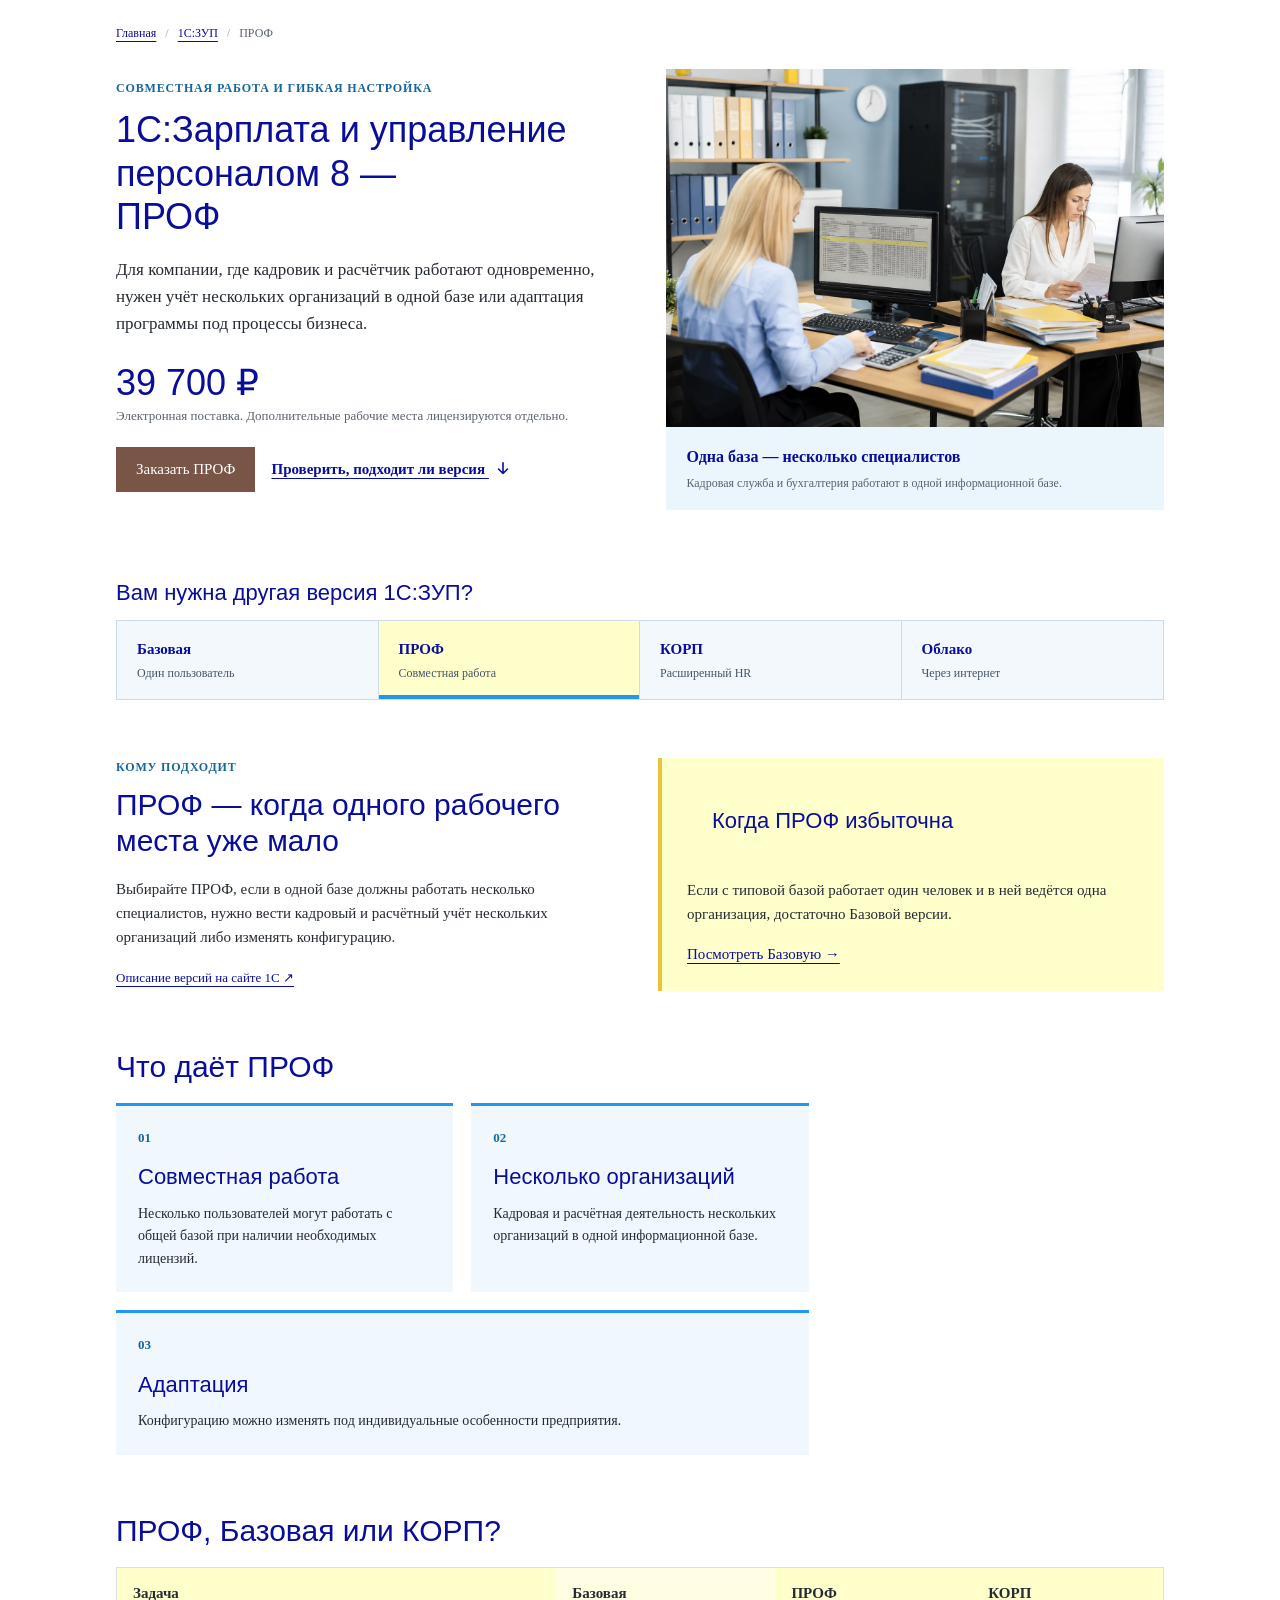
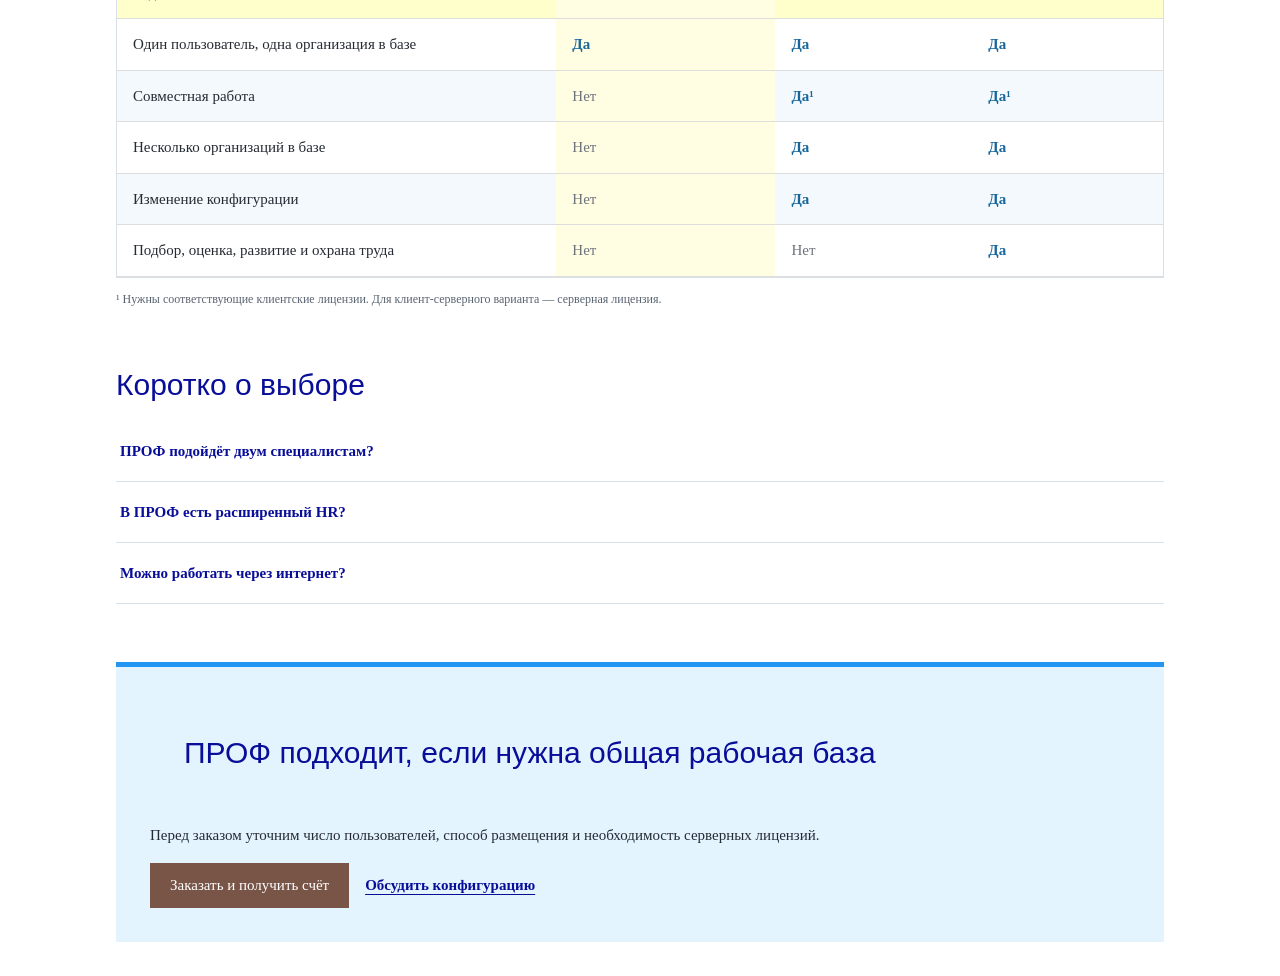
==== prof.html @ f0d025d7 "Исправить ссылки на официальные сайты" ====
<!doctype html><html lang="ru"><head><meta charset="utf-8"><meta name="viewport" content="width=device-width,initial-scale=1"><title>1С:ЗУП ПРОФ — купить, возможности и отличия</title><meta name="description" content="1С:ЗУП ПРОФ для совместной работы, учета нескольких организаций и адаптации конфигурации. Цена, возможности и сравнение версий."><meta name="robots" content="index,follow"><link rel="stylesheet" href="style.css"><link rel="stylesheet" href="style-w3.css"><link rel="stylesheet" href="style-after-w3.css"><link rel="stylesheet" href="page.css"><link rel="stylesheet" href="versions.css"><script src="versions.js" defer></script></head><body class="zup-page"><a class="zup-skip" href="#zup-main">Перейти к содержанию</a><main id="zup-main" class="zup w3-content w3-container"><nav class="zup-crumbs addressbar" aria-label="Хлебные крошки"><a href="https://ekburg.1c-center.net/">Главная</a><b>/</b><a href="index.html">1С:ЗУП</a><b>/</b><em>ПРОФ</em></nav>
<section class="zup-hero"><div class="zup-hero-copy"><p class="zup-kicker">Совместная работа и гибкая настройка</p><h1>1С:Зарплата и управление персоналом 8 — <strong>ПРОФ</strong></h1><p class="zup-lead">Для компании, где кадровик и расчётчик работают одновременно, нужен учёт нескольких организаций в одной базе или адаптация программы под процессы бизнеса.</p><div class="zup-hero-price"><strong>39 700 ₽</strong><small>Электронная поставка. Дополнительные рабочие места лицензируются отдельно.</small></div><div class="zup-actions"><a class="w3-btn w3-brown" data-checkout href="https://ekburg.1c-center.net/basket.php?id=2900001850223&amp;users=0">Заказать ПРОФ</a><a class="zup-secondary" href="#compare">Проверить, подходит ли версия <svg class="zup-arrow-down" aria-hidden="true" viewBox="0 0 20 20"><path d="M10 3v12m-5-5 5 5 5-5"/></svg></a></div></div><figure class="zup-hero-photo"><img src="assets/prof-team.webp" width="1536" height="1024" alt="Кадровик и расчётчик одновременно работают за двумя компьютерами"><figcaption><strong>Одна база — несколько специалистов</strong>Кадровая служба и бухгалтерия работают в одной информационной базе.</figcaption></figure></section>
<section class="zup-version-switch"><h2>Вам нужна другая версия 1С:ЗУП?</h2><nav class="zup-tabs" aria-label="Версии 1С:ЗУП"><a href="index.html">Базовая<small>Один пользователь</small></a><a class="is-active" aria-current="page" href="prof.html">ПРОФ<small>Совместная работа</small></a><a href="https://1c.ru/">КОРП<small>Расширенный HR</small></a><a href="https://ekburg.1c-center.net/services_fresh.html">Облако<small>Через интернет</small></a></nav></section>
<section class="zup-section zup-two"><div><p class="zup-kicker">Кому подходит</p><h2>ПРОФ — когда одного рабочего места уже мало</h2><p>Выбирайте ПРОФ, если в одной базе должны работать несколько специалистов, нужно вести кадровый и расчётный учёт нескольких организаций либо изменять конфигурацию.</p><a class="zup-source" href="https://1c.ru/">Описание версий на сайте 1С ↗</a></div><aside class="zup-note"><h2>Когда ПРОФ избыточна</h2><p>Если с типовой базой работает один человек и в ней ведётся одна организация, достаточно Базовой версии.</p><a href="index.html">Посмотреть Базовую →</a></aside></section>
<section class="zup-section"><h2>Что даёт ПРОФ</h2><div class="zup-feature-grid"><article><b>01</b><h3>Совместная работа</h3><p>Несколько пользователей могут работать с общей базой при наличии необходимых лицензий.</p></article><article><b>02</b><h3>Несколько организаций</h3><p>Кадровая и расчётная деятельность нескольких организаций в одной информационной базе.</p></article><article><b>03</b><h3>Адаптация</h3><p>Конфигурацию можно изменять под индивидуальные особенности предприятия.</p></article></div></section>
<section class="zup-section" id="compare"><h2>ПРОФ, Базовая или КОРП?</h2><div class="w3-responsive zup-table-wrap"><table class="w3-table w3-bordered zup-table"><thead><tr><th>Задача</th><th>Базовая</th><th>ПРОФ</th><th>КОРП</th></tr></thead><tbody><tr><th>Один пользователь, одна организация в базе</th><td class="zup-yes">Да</td><td class="zup-yes">Да</td><td class="zup-yes">Да</td></tr><tr><th>Совместная работа</th><td class="zup-no">Нет</td><td class="zup-yes">Да¹</td><td class="zup-yes">Да¹</td></tr><tr><th>Несколько организаций в базе</th><td class="zup-no">Нет</td><td class="zup-yes">Да</td><td class="zup-yes">Да</td></tr><tr><th>Изменение конфигурации</th><td class="zup-no">Нет</td><td class="zup-yes">Да</td><td class="zup-yes">Да</td></tr><tr><th>Подбор, оценка, развитие и охрана труда</th><td class="zup-no">Нет</td><td class="zup-no">Нет</td><td class="zup-yes">Да</td></tr></tbody></table></div><p class="zup-small">¹ Нужны соответствующие клиентские лицензии. Для клиент-серверного варианта — серверная лицензия.</p></section>
<section class="zup-section" id="faq"><h2>Коротко о выборе</h2><details class="zup-details"><summary>ПРОФ подойдёт двум специалистам?</summary><p>Да, при приобретении нужного количества клиентских лицензий они смогут работать с общей базой одновременно.</p></details><details class="zup-details"><summary>В ПРОФ есть расширенный HR?</summary><p>Для подбора, оценки, развития персонала, охраны труда и других расширенных HR-процессов выбирайте КОРП.</p></details><details class="zup-details"><summary>Можно работать через интернет?</summary><p>Для работы без собственной инфраструктуры рассмотрите облачную поставку; состав приложения и тариф сервиса согласуются отдельно.</p></details></section>
<section class="zup-section zup-final"><h2>ПРОФ подходит, если нужна общая рабочая база</h2><p>Перед заказом уточним число пользователей, способ размещения и необходимость серверных лицензий.</p><div class="zup-actions"><a class="w3-btn w3-brown" data-checkout href="https://ekburg.1c-center.net/basket.php?id=2900001850223&amp;users=0">Заказать и получить счёт</a><a class="zup-secondary" href="tel:+73432980470">Обсудить конфигурацию</a></div></section></main><dialog class="zup-checkout"><div class="zup-dialog-head"><h2>Заказ 1С:ЗУП ПРОФ</h2><button type="button" data-close aria-label="Закрыть">×</button></div><p>Официальная корзина сайта. При необходимости откройте ссылку заказа в новой вкладке.</p><iframe title="Форма заказа 1С:ЗУП ПРОФ"></iframe></dialog></body></html>
---- style.css ----
﻿BODY {
/*    padding-top: 0px; 
    padding-left: auto;
    width: 100%; 
    height: 100%; 
    margin: 0 auto;
    left: 0; 
    bottom: 0;
    right: 0;*/
    text-align: justify;
/*     text-indent: 0;
    font-family: Verdana, Tahoma, serif;
    font-size: 14px;*/
    }
ul li p { 
    text-align: justify;
}

ul li { 
    text-align: left;
}


#header {
    height: 150px;
    left: 0; 
    top: 0; 
    right: 0;
    padding: 0 auto;
    /*background: #090E99;  Цвет фона */
    color: #fff; /* Цвет текста */
    width: 100%; /* Ширина слоя */
    z-index: 6;
    background-size: cover;
    background: url(reference/images/branding.jpg) no-repeat left 100% #090E99; /* Путь к фоновому изображению */
    }
#branding {
    height: 250px;
    margin: 0 auto;
    padding: 0;
    max-width: 1500px;
    }
#text_over_branding {
    left: 30px;  
    top: 44px;
    z-index: 105;
    }
.header_p {
    display: block;
    margin: 20px 20px 0px 150px;
    padding: 0;
    float: left;
    border: 0px solid #000000;
    width: 600px; /* Ширина слоя */
    text-align: right;
    font-family:  Arial, serif, Verdana;
    font-size: 30px;
    text-shadow: 3px 3px 0px black;
    font-weight: bold;
    }
.header_pt {
    display: block;
    margin: 10px 20px 0px 150px;
    padding: 0;
    float: left;
    border: 0px solid #000000;
    width: 600px; /* Ширина слоя */
    text-align: right;
    font-family:  Arial, serif, Verdana;
    font-size: 28px;
    text-shadow: 3px 3px 0px black;
    font-weight: bold;
    }
.header_pe {
    display: block;
    margin: 10px 20px 0px 150px;
    padding: 0;
    float: left;
    border: 0px solid #000000;
    width: 600px; /* Ширина слоя */
    text-align: right;
    font-family:  Arial, serif, Verdana;
    font-size: 20px;
    text-shadow: 3px 3px 0px black;
    font-weight: bold;
    }

form.search {
    display: block;
    position: relative;
    margin-left: 10px;
    margin-right: 10px;
    float: left;
    }
input.seachfield {
    width: 225px;
    }

h1 {
    font-family: Arial, Helvetica, Verdana, serif;
    font-size: 18px;
/*    color: #000;*/
    text-align: center
    }
h2 {
    font-family: inherit;
    font-size:  inherit;
    color:  inherit;
    text-align:  inherit;
    vertical-align: inherit;
    padding: inherit;
    margin: inherit;
    }    

div.addressbar {
    margin: 0 auto; 
    padding: 0 0 10px 0;
    text-align: justify;
    text-indent: 0;
    font-family: Verdana, Tahoma, serif;
    font-size: 14px;
    }
div.addressbar a{
    color: #090E99;
    }      
div.addressbar a:hover{
    color: #000;
    /*font-weight: bold;*/
    text-decoration: none;
    /*background: #BAB5B5;  /*#27BBF1*/
    }

.content {
    position: relative;
    margin: 0 auto;
    min-height: 800px;
    max-width: 900px;
    padding-left: 3%;
    padding-right: 3%;
    text-align: justify;
    text-indent: 0;
    font-family: Verdana, Tahoma, serif;
    font-size: 14px;
    }

a{
    color: #090E99;
    }       
a:hover{
    /*font-weight: bold;*/
    text-decoration: none;
    /*background: #BAB5B5;  /*#27BBF1*/
    }    

.mcontent {
    padding-left: 3%;
    padding-right: 3%;
    padding-top: 20px;
    text-align: justify;
    text-indent: 0;
    font-family: Verdana, serif;
    font-size: 20px;
    }

.navbar_background {
    background: #090E99;
    background: -webkit-linear-gradient(bottom, #090E99 0%,#528AFA 100%);
    background: -moz-linear-gradient(bottom, #090E99 0%,#528AFA 100%);
    background: -o-linear-gradient(bottom, #090E99 0%,#528AFA 100%);
    background: -ms-linear-gradient(bottom, #090E99 0%,#528AFA 100%);
    background: linear-gradient(bottom, #090E99 0%,#528AFA 100%);
    /*border-radius: 8px 8px 0px 0px;*/
    color: #fff;
    }

#nav7 { /* подменю перемещается относительно меню */
    position: relative;
    display: block;
    padding: 0 auto; 
    margin: 0 auto;
    background: #27BBF1;
/*    padding-left: 12%; */
    }
#nav7 li {
    margin: 0;
    padding: 0;
    }
#nav7 > li {
    display: table-cell;
    text-align: center;
    background: #FFF;
    color: #000;
    /*border: 1px solid #000000;*/
    background: #26316d;/*background: #090E99;*/
/*    background: -webkit-linear-gradient(bottom, #090E99 0%,#528AFA 100%);
    background: -moz-linear-gradient(bottom, #090E99 0%,#528AFA 100%);
    background: -o-linear-gradient(bottom, #090E99 0%,#528AFA 100%);
    background: -ms-linear-gradient(bottom, #090E99 0%,#528AFA 100%);
    background: linear-gradient(bottom, #090E99 0%,#528AFA 100%);*/
    /*border-radius: 8px 8px 0px 0px;*/
    }
#nav7 li.menu ul {
    padding: 10px 12px 12px 12px;
    background: #fff;
    }
#nav7 li.menu_s_podnav ul {
    padding: 10px 12px 12px 12px;
    background: #16c5f3;
    }
#nav7 ul.left-podmenu {
    float: left;
    width: 45%;
    }
#nav7 ul.right-podmenu {
    float: right;
    width: 50%;
    }
#nav7 ul.right-podmenu_page {
    float: right;
    width: 45%;
    }
#nav7 > li > div{
    position: absolute;
 /*   width: 80%;*/
    z-index: 50;
    display: none;
    }

@media (max-width:993px) { #nav7 > li > div { 
    left: 2%; 
    right: 2%; 
    }
} 

@media (min-width:994px) and (max-width:1999px) { #nav7 > li > div { 
    left: 4%; 
    right: 4%; 
    }
} 
@media (min-width:1200px) { #nav7 > li > div { 
    left: 10%; 
    right: 10%; 
    }
} 

#nav7 > li > div.podmenu{
    background: #fff;
    }
#nav7 > li > div.podmenu_s_podnav{
    background: #16c5f3;
    
    }
#nav7 li.podmenu ul.right-podmenu_page {
    display: none;
    position: absolute;
    height: 94%;  
    width: 57%;
    left: 41%; 
    top: 3%;   
    overflow-y: auto;
    overflow-x: none;
    background: #fff;
    /*border-radius: 5px 5px 5px 5px;*/
    overflow-x:none; 
    }  


#nav7 li.podmenu:hover  ul.right-podmenu_page {
    display: block;
    position: absolute;
    }
#nav7 > li:hover > div { 
    position: absolute;
    display: block;
    }

#nav7 ul li.podmenu {
    display: block;
    text-align: left;
    }
#nav7 > li > a {
    display: block;
    padding: 8px 15px;
    color: #fff;
    text-decoration: none;
    }

#nav7 li.podmenu > a {
    display: block;
    padding: 7px 15px;
    color: #fff;
    border-radius: 5px 5px 5px 5px;
    text-decoration: none;
    }
#nav7 li.podmenu:hover > a{
    color: #000;
    /*font-weight: bold;*/
    text-decoration: underline;
    /*background: #BAB5B5;  /*#27BBF1*/
    }

#nav7 > li.menu:hover {
    background: #fff;
    }
#nav7 > li.menu_s_podnav:hover {
    background: #16c5f3;
    }
#nav7 > li.menu_s_podnav li.podmenu:hover a{
    background: #fff;
    }
#nav7 > li:hover a{
    color: #000;
    }

footer {
    background: #090E99; 
    color: #fff; 
    }
  
footer li { 
    list-style: none; 
    padding: 5px 0 3px 0;
    color: #61CAFA;
    }
footer a {
    color: #61CAFA;
    }
footer a:hover {
    color: #fff;
    text-decoration:none;
    }
footer div.p2 { 
    padding-bottom: 8px;
    font-weight: bold;
    font-size: 14px;
    color: #fff;
    }



div.clear {
    clear: both;
    }
div.none {
    display: none;
    }



ul li.osn {
    margin-bottom: 7px;
    background-image: none;
    font-family: Verdana, serif;
/*    font-weight: 300;*/
    font-size: 16px;
    width: 100%;
    text-align: left;
/*    line-height: 16px;*/
    list-style: disc;
    color: #090E99;
    text-decoration: none;
}
   


@charset "UTF-8";
/*
* Лёгкийи и отзывчивый аккордеон
* минимум кода, максимум функционала
* без javascript, на чистом CSS
* работает на скрытых checkbox.
* автор: @dobrovoi dbmast.ru
*/ 
*,
::after,
::before {
  -webkit-box-sizing: border-box;
  -moz-box-sizing: border-box;
  box-sizing: border-box;
}


/* 
* Формируем базовый контейнер аккордеона 
*/
.accordion {
    width: 100%;
/*
ширина произвольная выбирается
*в зависимостиот места размещения 
*/
    /*max-width: 600px;*/
    min-height: 0;
    display: block;
/* относительное позиционирование */
    position: relative;
    margin: 0 auto;
    padding: 0;
    /*background-color: #fefffa;*/
    overflow: hidden
}
/* заголовки панелей аккордеона */
.accordion .p4 {
    text-align: left;
    /*font-size: 14px;*/
    font-weight: normal;
    /*font-family: Verdana, Tahoma, serif, sans-serif;*/
    /*letter-spacing: 1px;*/
    display: block;
    margin: 0;
    padding: 10px 16px;
    cursor: pointer;
    color: #000;
/*    background: #a1ecff;*/
    border-top: 1px solid #2479a5;    
/*    border-bottom: 1px solid #2479a5;*/
    -webkit-box-sizing: border-box;
    -moz-box-sizing: border-box;
    box-sizing: border-box;
}
.accordion #ul_accordion_content h4 {
    padding: 10px 42px;
}
/* заголовки панелей аккордеона при наведении
* в данном варианте не срабатывает
*/
/* .accordion h2:hover {
    display: block;
    background-color: #005049;
}
*/

/* Формируем блоки с содерханием */
.msg {
  position: relative;
  overflow: hidden;
  max-height: 3800px;
  opacity: 1;
  transform: translate(0, 0);
  background-color: #fff;
  /*border-bottom: 1px solid #2479a5;*/
}

/* оформляем параграфы */
.msg p {
  color: rgba(48, 69, 92, 0.8);
  font-size: 13px;
  line-height: 20px;
  letter-spacing: 1px;
  padding: 0 20px
}

/* Позаботимся о небольших экранах */
/*@media (max-width: 550px) {
  .accordion {
    box-sizing: border-box;
    transform: translate(0, 0);
    max-width: 100%;
    min-height: 100%;
    margin: 0;
    left: 0;
  }
} */

/* Формируем неупорядоченный список */
.accordion > ul {
  list-style: none;
  perspective: 900;
  padding: 0;
  margin: 0;
}

.accordion  ul {
  list-style: disc;
}

.accordion ul li ul li{
  padding: 6px 0;
}
/* Определяем и формируем отдельный элемент списка 
 * в который поместим скрытый флажек,
 * заголовок панелей и блок с содержанием
*/
.accordion ul li {
  position: relative;
  padding: 0;
  margin: 0;
}

/* устанавливаем время ожидания перед воспроизведением анимации 
 * на основе нумерации в дереве элементов
*/
/*.accordion ul li:nth-of-type(1) {
  animation-delay: 0;
}
.accordion ul li:nth-of-type(2) {
  animation-delay: 0;
}
.accordion ul li:nth-of-type(3) {
  animation-delay: 0;
}
.accordion ul li:last-of-type {
  padding-bottom: 0;
}*/

/* Сформируем  указатель переключения состояния аккордеона */
.accordion ul li i {
  position: absolute;
  transform: translate(-6px, 0);
  margin-top: 16px;
/* расположим указатель на панели заголовка справа */
  right: 25px;
}

/* Сформируем  указатель переключения состояния аккордеона */
.accordion #ul_accordion_content li i {
/* расположим указатель на панели заголовка справа */
  left: 25px;
}

/* "Рисуем " сам указатель */
.accordion ul li i:before, .accordion ul li i:after {
  content: "";
  position: absolute;
  background-color: #fff;
  width: 4px;
  height: 12px;
}

/* "Рисуем " сам указатель */
.accordion #ul_accordion_content li i:before, .accordion #ul_accordion_content li i:after {
  content: "";
  position: absolute;
  background-color: #000;
  width: 4px;
  height: 12px;
}

/* Добавляем элемент трансформации указателя при переключении */
.accordion ul li i:before {
  transform: translate(-3px, 0) rotate(45deg);
}
.accordion ul li i:after {
  transform: translate(3px, 0) rotate(-45deg);
}

/* Делаем чекбокс скрытым*/
.accordion ul li input[type=checkbox] {
  position: absolute;
  cursor: pointer;
  width: 100%;
  height: 100%;
  margin: 0;
  padding: 0;
  opacity: 0;
}
/* Когда у флажка установлен checked  
 * блок с содержанием скрыт
*/
.accordion ul li input[type=checkbox]:checked ~ div.msg {
  margin-top: 0;
  max-height: 0;
  /*opacity: 0;*/
  /*transform: translate(0, 50%);*/
}
/* А указатель показывает вниз */
.accordion ul li input[type=checkbox]:checked ~ i:before {
  transform: translate(3px, 0) rotate(45deg);
}
.accordion ul li input[type=checkbox]:checked ~ i:after {
  transform: translate(-3px, 0) rotate(-45deg);
}
/*  Устанавливаем эффект перехода
 * между двумя состояниями указателя 
*/
div.msg, ul li i:before, ul li i:after {
    transition: all 0.4s ease-in-out;
}
/**
 * Изображения внутри аккордеона
 * ...сделаем их отзывчивыми
 */
.accordion .msg img {
    width: 100%;
    height: auto;
    -moz-box-shadow: 0 8px 17px 0 rgba(0,0,0,0.2),0 6px 20px 0 rgba(0,0,0,0.19);
    -webkit-box-shadow: 0 8px 17px 0 rgba(0,0,0,0.2),0 6px 20px 0 rgba(0,0,0,0.19);
    box-shadow: 0 8px 17px 0 rgba(0,0,0,0.2),0 6px 20px 0 rgba(0,0,0,0.19);
}

/* полноразмерная картинка */
.msg img .large-img {
    width: 100%;
    margin-bottom: 10px;
}
/* миниатюра слева */
 .msg img.img-left {
    width: 25%;
    float:left;
    margin:7px 15px 5px 0;
}
/* миниатюра справа */
.msg img.img-right {
    width: 25%;
    float:right;
    margin:7px 0 5px 15px;
}

/* Встраеваемое видео */
.video-responsive {
/*    margin: 20px;*/
    position: relative;
    padding-bottom: 56.25%;
    height: 0;
    overflow: hidden;
/*    -moz-box-shadow: 0 8px 17px 0 rgba(0,0,0,0.2),0 6px 20px 0 rgba(0,0,0,0.19);
    -webkit-box-shadow: 0 8px 17px 0 rgba(0,0,0,0.2),0 6px 20px 0 rgba(0,0,0,0.19);
    box-shadow: 0 8px 17px 0 rgba(0,0,0,0.2),0 6px 20px 0 rgba(0,0,0,0.19);*/
}
/* Предусмотри использование кода встраиваемого видео
 *через iframe, object или embed */
.video-responsive iframe,
.video-responsive object,
.video-responsive embed {
    position: absolute;
    top: 0;
    left: 0;
    width: 100%;
    height: 100%;
}

#mySidebar {
    transition: all 0.4s ease-in-out;
}

 #Veil {
    transition: all 0.8s ease-in-out;
}


/*ЛЕНТА - ЛЕНТОЧКА*/

.ribbon {
    position: relative;
    display: inline-block;
    overflow: hidden;
}
 
.ribbon p.ribbon_text {
    color: #9ac42c;
    display: inline;
    font-weight: 900;
    font-family: Arial, sans-serif;
    }

.ribbon p.ribbon_text span {
    -moz-transform: rotate(-45deg);
    -ms-transform: rotate(-45deg);
    -webkit-transform: rotate(-45deg);
    -o-transform: rotate(-45deg);
    display: inline-block;
    left: -25px;
    text-align: center;
    position: absolute;
    text-transform: uppercase;
    box-shadow: 0px 0px 10px rgba(0,0,0,0.2), inset 0px 5px 30px rgba(255,255,255,0.2);
    top: 30px;
    background: #d93131;
    width: 130px;
    padding: 3px 10px;}



.ribbon p.ribbon_text:before {
    content:"";
    width:0;
    position:absolute;
    height:0;
    top:-17px;
    border-color: transparent transparent #eeeeee transparent;
    z-index: -1;
    left:69px;
    border:17px solid;}
 
.ribbon p.ribbon_text:after {
    content:"";
    width:0;
    position: absolute;
    height:0;
    top: 74px;
    border:17px solid;
    z-index:-1;
    border-color:#eeeeee transparent transparent transparent;
    left:-10px;}
---- page.css ----
/* Page-local layer over the existing W3 design system. No site-wide overrides. */
.zup-page {text-align:left;background:#fff;}
.zup-page.zup-modal-open {overflow:hidden;}
.zup-skip {position:absolute;left:16px;top:-70px;z-index:100000;background:#fff;padding:12px;color:#090e99;}
.zup-skip:focus {top:12px;}
.zup {--blue:#2196f3;--navy:#090e99;--yellow:#ffffcc;--ink:#252b33;--muted:#596370;color:var(--ink);line-height:1.6;padding-top:24px;padding-bottom:34px;}
.zup * {box-sizing:border-box;}
.zup h1,.zup h2,.zup h3 {text-align:left;line-height:1.2;color:var(--navy);}
.zup h1 {font-size:36px;margin:10px 0 18px;}
.zup h1 strong {font-weight:400;display:block;}
.zup h2 {font-size:30px;margin:0 0 18px;}
.zup h3 {font-size:22px;margin:0 0 12px;}
.zup p {text-align:left;margin:0 0 16px;}
.zup a {text-underline-offset:4px;}
.zup :is(a,button,summary,[tabindex]):focus-visible,.zup-checkout :is(a,button,iframe):focus-visible {outline:3px solid #0075c9;outline-offset:4px;}
.zup-crumbs {display:flex;gap:9px;flex-wrap:wrap;align-items:center;font-size:12px;margin-bottom:26px;}
.zup-crumbs b {color:#91a0ad;font-weight:400;}.zup-crumbs em {font-style:normal;color:#596370;}
.zup-hero {display:grid;grid-template-columns:1.05fr 1fr;gap:28px;align-items:stretch;}
.zup-hero-copy {padding:10px 0 18px;}
.zup .zup-kicker {font-size:12px;font-weight:700;text-transform:uppercase;letter-spacing:.07em;color:#17669c;margin-bottom:10px;}
.zup .zup-lead {font-size:17px;line-height:1.6;}
.zup-hero-price {display:flex;flex-direction:column;gap:3px;margin:24px 0 20px;}
.zup-hero-price strong {font:400 36px/1.15 Arial,sans-serif;color:#090e99;}
.zup-hero-price small {font-size:13px;color:#596370;}
.zup-actions {display:flex;gap:16px;align-items:center;flex-wrap:wrap;}
.zup .w3-btn {white-space:normal;line-height:1.4;padding:12px 20px;text-decoration:none;font-size:15px;}
.zup-secondary {display:inline-block;padding:10px 0;font-weight:700;}
.zup-arrow-down {display:inline-block;width:18px;height:18px;margin-left:5px;vertical-align:-4px;fill:none;stroke:currentColor;stroke-width:1.8;stroke-linecap:round;stroke-linejoin:round;}
.zup .zup-small {font-size:12px;line-height:1.6;color:var(--muted);margin-top:12px;}
.zup-hero-photo {margin:0;display:flex;flex-direction:column;background:#eaf5fc;}
.zup-hero-photo img {width:100%;height:100%;min-height:330px;max-height:440px;object-fit:cover;object-position:57% center;}
.zup-hero-photo figcaption {padding:17px 20px;font-size:12px;color:#596370;}
.zup-hero-photo figcaption strong {display:block;font-size:16px;color:var(--navy);margin-bottom:4px;}
.zup-version-switch {padding:26px 0 0;margin-top:18px;}
.zup-version-switch h2 {font-size:22px;margin-bottom:14px;}
.zup-tabs {display:grid;grid-template-columns:repeat(4,1fr);border:1px solid #cddce8;}
.zup-tabs a {display:block;padding:16px 20px;text-decoration:none;font-weight:700;border-right:1px solid #cddce8;color:var(--navy);background:#f2f8fc;}
.zup-tabs a:last-child {border-right:0;}.zup-tabs a:hover {background:#e1f0fa;}.zup-tabs a.is-active {background:var(--yellow);box-shadow:inset 0 -4px var(--blue);}
.zup-tabs small {display:block;font-size:12px;color:#465465;font-weight:400;margin-top:3px;}
.zup-section {margin-top:58px;scroll-margin-top:76px;}
.zup [id] {scroll-margin-top:76px;}
.zup-note h2 {font-size:22px;}
.zup-section-lead {max-width:700px;color:var(--muted);}
.zup-two {display:grid;grid-template-columns:1fr 1fr;gap:36px;align-items:start;}
.zup-note {background:var(--yellow);padding:25px;border-left:4px solid #e7c439;}
.zup-note p:last-child {margin:0;}.zup-source {font-size:13px;}
.zup-feature-grid {display:grid;grid-template-columns:repeat(3,1fr);gap:18px;}
.zup-feature-grid article {border-top:3px solid #2196f3;background:#f1f8fd;padding:22px;}
.zup-feature-grid article>b {display:block;color:#17669c;font-size:13px;margin-bottom:16px;}
.zup-feature-grid p {margin:0;font-size:14px;}.zup-feature-grid article:last-child {grid-column:span 2;}
.zup-section-head {display:flex;justify-content:space-between;gap:20px;align-items:center;}
.zup-section-head>a {flex-shrink:0;font-size:13px;}
.zup-limit-grid {display:grid;grid-template-columns:repeat(3,1fr);border:1px solid #e0dcae;background:#fffef1;}
.zup-limit-grid article {padding:23px;border-right:1px solid #e0dcae;}.zup-limit-grid article:last-child {border:0;}
.zup-limit-grid h3 {font-size:20px;}.zup-limit-grid p {font-size:14px;margin:0;}
.zup-details {border-bottom:1px solid #d7e1e8;padding:0 4px;}
.zup-details summary {cursor:pointer;padding:18px 0;color:var(--navy);font-weight:700;}
.zup-details p {max-width:900px;}.zup-details[open] {padding-bottom:15px;}.zup-details a {font-size:13px;}
.zup-price-block {display:grid;grid-template-columns:1fr 1fr;gap:40px;padding:32px;background:var(--yellow);border-top:5px solid var(--blue);}
.zup-price {display:block;font:400 44px/1.1 Arial,sans-serif;color:var(--navy);}
.zup-service {background:#fff;padding:26px;align-self:center;}.zup-service p {font-size:14px;}.zup-service>a {font-size:13px;}
.zup-table-wrap {border:1px solid #d8e1e8;}.zup-table {width:100%;min-width:680px;border-collapse:collapse;line-height:1.5;}
.zup-table caption {position:absolute;width:1px;height:1px;overflow:hidden;clip-path:inset(50%);}
.zup-table thead {background:var(--yellow);}.zup-table th,.zup-table td {padding:14px 16px;vertical-align:middle;}
.zup-table tbody th {font-weight:400;width:42%;}.zup-table tbody tr:nth-child(even) {background:#f3f9fc;}.zup-table td:nth-child(2),.zup-table thead th:nth-child(2) {background:#fffde2;}
.zup-table-hint {display:none;}.zup-inline-cta {display:flex;align-items:center;justify-content:space-between;gap:20px;padding:22px;background:#edf7fe;margin-top:24px;}.zup-inline-cta p {margin:0;}
.zup-scenarios {display:grid;grid-template-columns:1fr 1fr;gap:26px;}
.zup-scenarios article {scroll-margin-top:20px;}.zup-scenarios img {width:100%;height:auto;aspect-ratio:3/2;object-fit:cover;display:block;}.zup-scenarios article>div {padding:24px;}.zup-scenarios h3 {font-size:24px;}.zup-scenarios a {font-weight:700;font-size:14px;}
.zup-steps {display:grid;grid-template-columns:repeat(3,1fr);gap:30px;counter-reset:step;}.zup-steps b {display:grid;place-items:center;width:36px;height:36px;background:var(--yellow);color:var(--navy);margin:0 0 16px;}.zup-steps h3 {font-size:20px;}.zup-steps p {font-size:14px;}
.zup-other-grid {display:grid;grid-template-columns:repeat(4,1fr);gap:16px;}.zup-other-grid article {padding:19px;border:1px solid #d7e1e8;display:flex;flex-direction:column;}.zup-other-grid h3 {font-size:20px;}.zup-other-grid p,.zup-other-grid a {font-size:13px;}.zup-other-grid a {margin-top:auto;}
.zup-final {background:#e4f4ff;padding:34px;border-top:5px solid #2196f3;}.zup-final h2 {max-width:760px;}.zup-final>p {max-width:730px;}.zup-reviewed {padding-top:12px;}
.zup-checkout {padding:0;width:min(1100px,96vw);max-width:96vw;height:90vh;max-height:94vh;border:0;box-shadow:0 10px 40px #0006;}
.zup-checkout::backdrop {background:#112c48aa;}.zup-dialog-head {display:flex;align-items:center;justify-content:space-between;gap:15px;background:#2196f3;padding:12px 20px;}.zup-dialog-head h2 {font-size:24px;margin:0;}.zup-dialog-head button {font-size:30px;border:0;background:none;cursor:pointer;padding:0 8px;}.zup-checkout>p {font-size:13px;padding:10px 20px;margin:0;}.zup-checkout iframe {width:100%;height:calc(100% - 130px);min-height:320px;border:0;}
@media(max-width:992px){.zup-hero{gap:22px}.zup h1{font-size:32px}.zup-other-grid{grid-template-columns:repeat(2,1fr)}.zup-tabs a{padding:14px}.zup-section-head{display:block}.zup-section-head>a{display:inline-block;margin-bottom:16px}}
@media(max-width:600px){.zup{padding:18px 16px 80px}.zup-crumbs{gap:6px;font-size:11px;margin-bottom:18px}.zup-hero,.zup-two,.zup-price-block,.zup-scenarios{grid-template-columns:1fr}.zup h1{font-size:30px}.zup h2{font-size:26px}.zup .zup-lead{font-size:16px}.zup-hero-copy{padding-bottom:0}.zup-hero-photo img{height:auto;min-height:0;max-height:none;aspect-ratio:3/2}.zup-hero-photo figcaption{padding:13px 16px}.zup-tabs{grid-template-columns:repeat(2,1fr)}.zup-tabs a{border-bottom:1px solid #cddce8}.zup-tabs a:nth-child(2){border-right:0}.zup-tabs a:nth-child(n+3){border-bottom:0}.zup-section{margin-top:40px}.zup-feature-grid,.zup-limit-grid,.zup-steps{grid-template-columns:1fr}.zup-feature-grid article:last-child{grid-column:auto}.zup-feature-grid{gap:10px}.zup-feature-grid article{padding:18px}.zup-feature-grid article>b{margin-bottom:8px}.zup-limit-grid article{border-right:0;border-bottom:1px solid #e0dcae}.zup-price-block{padding:24px 20px;gap:26px}.zup-service{padding:20px}.zup-inline-cta{align-items:flex-start;flex-direction:column}.zup-table-hint{display:block}.zup-other-grid{grid-template-columns:1fr 1fr;gap:10px}.zup-other-grid article{padding:15px}.zup-final{padding:25px 20px}.zup-actions{gap:8px 18px}.zup-scenarios article>div{padding:20px}.zup-dialog-head h2{font-size:20px}.zup-checkout>p{font-size:12px}}
@media(prefers-reduced-motion:reduce){.zup-page{scroll-behavior:auto}}
---- versions.css ----
.zup-choice {display:grid;grid-template-columns:repeat(3,1fr);gap:18px;}
.zup-choice article {padding:23px;border:1px solid #d7e1e8;background:#fff;display:flex;flex-direction:column;}
.zup-choice article.is-best {background:#ffffcc;border-top:4px solid #2196f3;}
.zup-choice h3 {font-size:20px;}.zup-choice p {font-size:14px;}.zup-choice a {margin-top:auto;font-weight:700;}
.zup-yes {color:#17669c;font-weight:700;}.zup-no {color:#6d747c;}
.zup-cloud-price {font-size:17px;font-weight:700;color:#090e99;}
@media(max-width:600px){.zup-choice{grid-template-columns:1fr}.zup-choice article{padding:19px}}
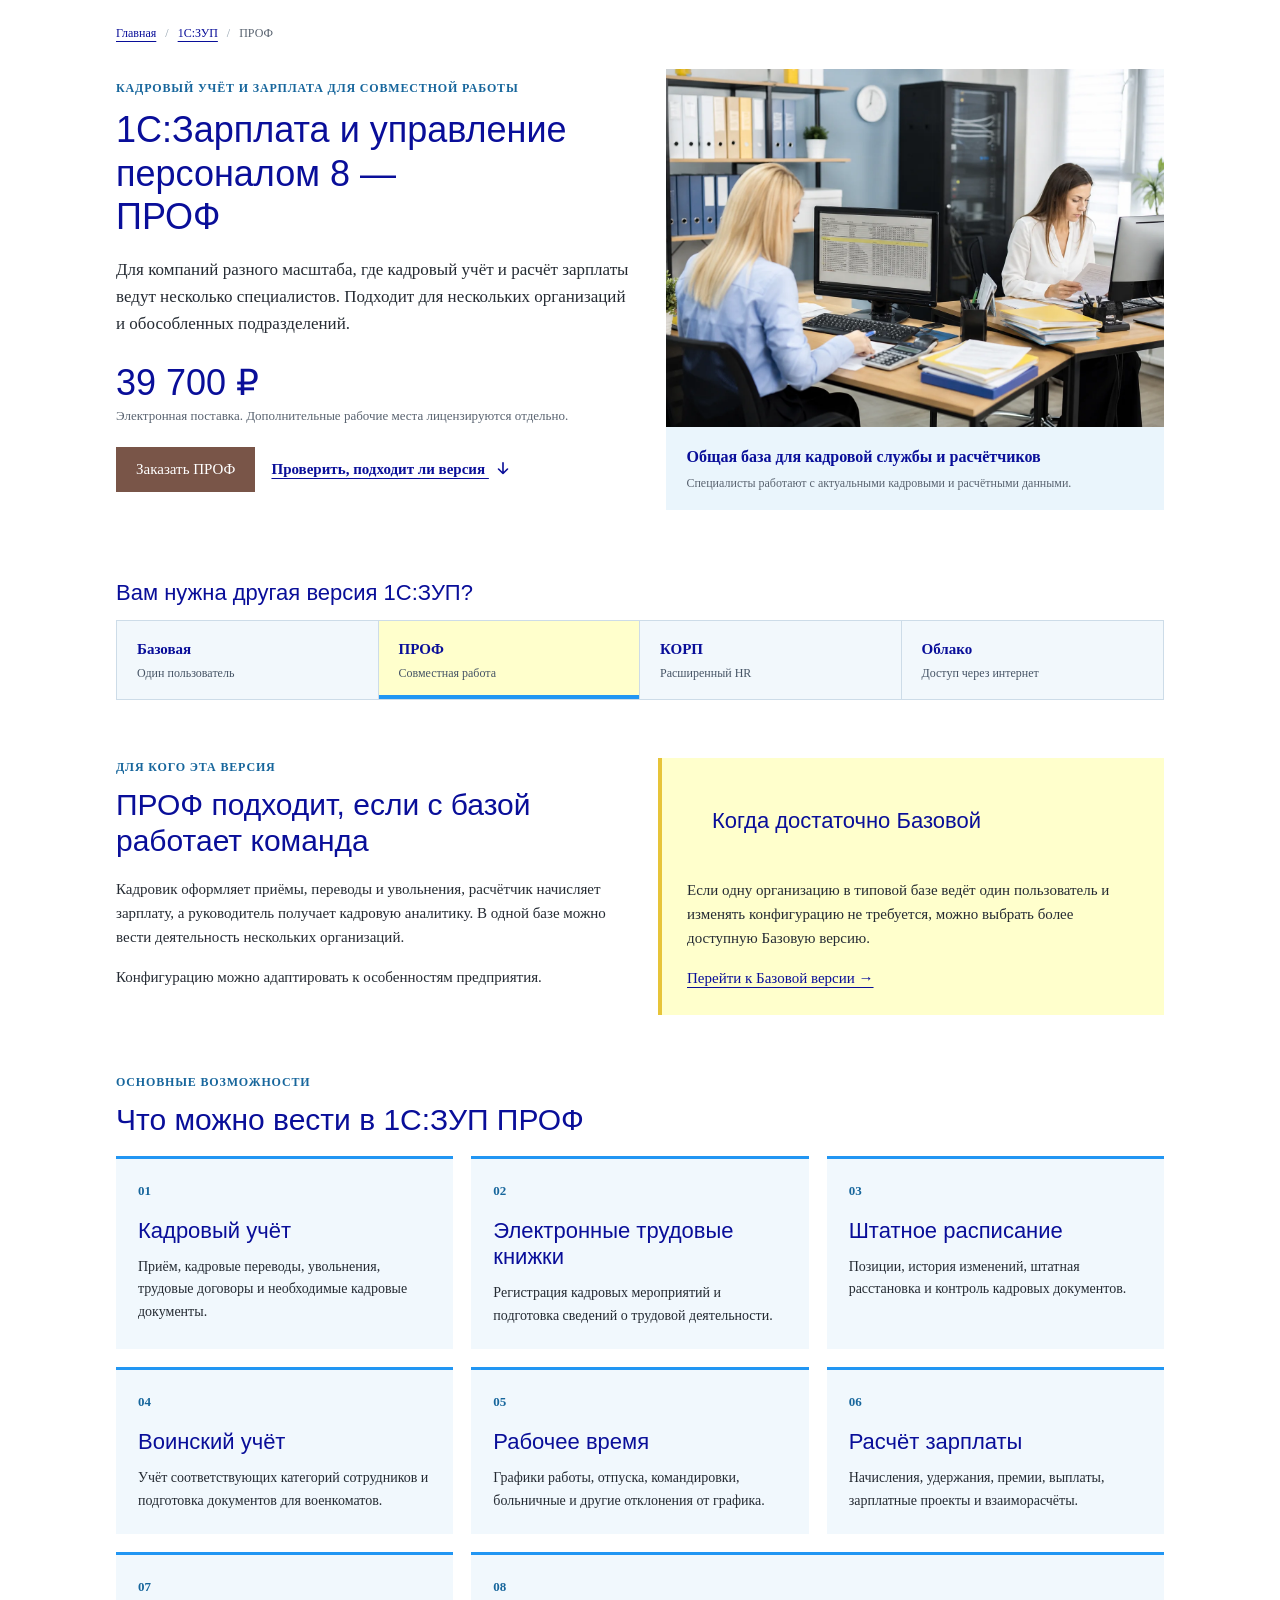
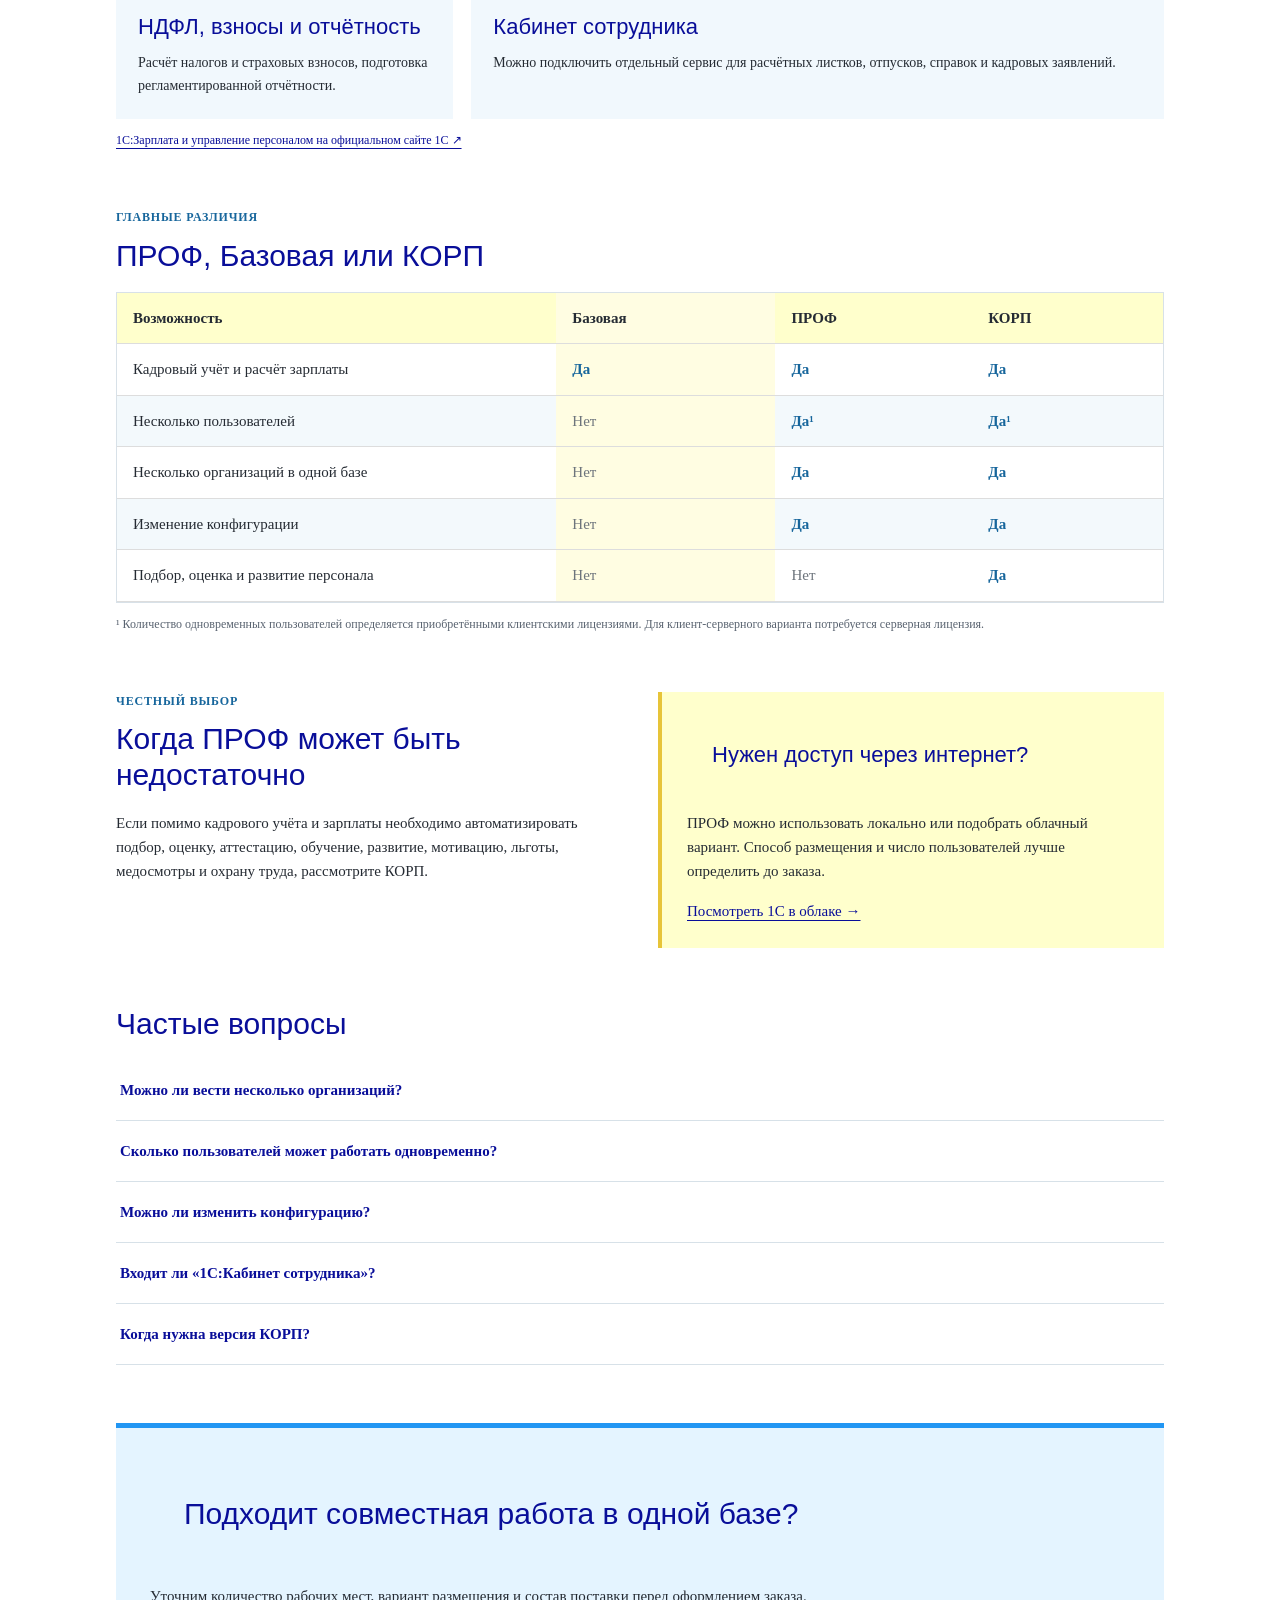
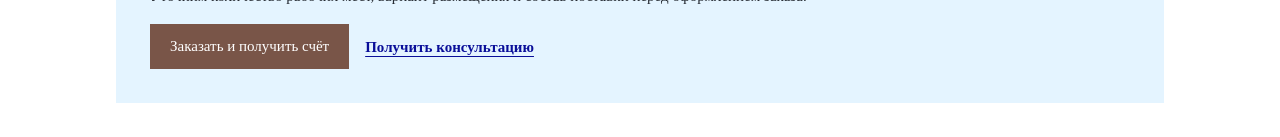
==== commit 7bd2fe47: "Обновить содержание страницы ЗУП ПРОФ" ====
--- a/prof.html
+++ b/prof.html
@@ -1,8 +1,97 @@
-<!doctype html><html lang="ru"><head><meta charset="utf-8"><meta name="viewport" content="width=device-width,initial-scale=1"><title>1С:ЗУП ПРОФ — купить, возможности и отличия</title><meta name="description" content="1С:ЗУП ПРОФ для совместной работы, учета нескольких организаций и адаптации конфигурации. Цена, возможности и сравнение версий."><meta name="robots" content="index,follow"><link rel="stylesheet" href="style.css"><link rel="stylesheet" href="style-w3.css"><link rel="stylesheet" href="style-after-w3.css"><link rel="stylesheet" href="page.css"><link rel="stylesheet" href="versions.css"><script src="versions.js" defer></script></head><body class="zup-page"><a class="zup-skip" href="#zup-main">Перейти к содержанию</a><main id="zup-main" class="zup w3-content w3-container"><nav class="zup-crumbs addressbar" aria-label="Хлебные крошки"><a href="https://ekburg.1c-center.net/">Главная</a><b>/</b><a href="index.html">1С:ЗУП</a><b>/</b><em>ПРОФ</em></nav>
-<section class="zup-hero"><div class="zup-hero-copy"><p class="zup-kicker">Совместная работа и гибкая настройка</p><h1>1С:Зарплата и управление персоналом 8 — <strong>ПРОФ</strong></h1><p class="zup-lead">Для компании, где кадровик и расчётчик работают одновременно, нужен учёт нескольких организаций в одной базе или адаптация программы под процессы бизнеса.</p><div class="zup-hero-price"><strong>39 700 ₽</strong><small>Электронная поставка. Дополнительные рабочие места лицензируются отдельно.</small></div><div class="zup-actions"><a class="w3-btn w3-brown" data-checkout href="https://ekburg.1c-center.net/basket.php?id=2900001850223&amp;users=0">Заказать ПРОФ</a><a class="zup-secondary" href="#compare">Проверить, подходит ли версия <svg class="zup-arrow-down" aria-hidden="true" viewBox="0 0 20 20"><path d="M10 3v12m-5-5 5 5 5-5"/></svg></a></div></div><figure class="zup-hero-photo"><img src="assets/prof-team.webp" width="1536" height="1024" alt="Кадровик и расчётчик одновременно работают за двумя компьютерами"><figcaption><strong>Одна база — несколько специалистов</strong>Кадровая служба и бухгалтерия работают в одной информационной базе.</figcaption></figure></section>
-<section class="zup-version-switch"><h2>Вам нужна другая версия 1С:ЗУП?</h2><nav class="zup-tabs" aria-label="Версии 1С:ЗУП"><a href="index.html">Базовая<small>Один пользователь</small></a><a class="is-active" aria-current="page" href="prof.html">ПРОФ<small>Совместная работа</small></a><a href="https://1c.ru/">КОРП<small>Расширенный HR</small></a><a href="https://ekburg.1c-center.net/services_fresh.html">Облако<small>Через интернет</small></a></nav></section>
-<section class="zup-section zup-two"><div><p class="zup-kicker">Кому подходит</p><h2>ПРОФ — когда одного рабочего места уже мало</h2><p>Выбирайте ПРОФ, если в одной базе должны работать несколько специалистов, нужно вести кадровый и расчётный учёт нескольких организаций либо изменять конфигурацию.</p><a class="zup-source" href="https://1c.ru/">Описание версий на сайте 1С ↗</a></div><aside class="zup-note"><h2>Когда ПРОФ избыточна</h2><p>Если с типовой базой работает один человек и в ней ведётся одна организация, достаточно Базовой версии.</p><a href="index.html">Посмотреть Базовую →</a></aside></section>
-<section class="zup-section"><h2>Что даёт ПРОФ</h2><div class="zup-feature-grid"><article><b>01</b><h3>Совместная работа</h3><p>Несколько пользователей могут работать с общей базой при наличии необходимых лицензий.</p></article><article><b>02</b><h3>Несколько организаций</h3><p>Кадровая и расчётная деятельность нескольких организаций в одной информационной базе.</p></article><article><b>03</b><h3>Адаптация</h3><p>Конфигурацию можно изменять под индивидуальные особенности предприятия.</p></article></div></section>
-<section class="zup-section" id="compare"><h2>ПРОФ, Базовая или КОРП?</h2><div class="w3-responsive zup-table-wrap"><table class="w3-table w3-bordered zup-table"><thead><tr><th>Задача</th><th>Базовая</th><th>ПРОФ</th><th>КОРП</th></tr></thead><tbody><tr><th>Один пользователь, одна организация в базе</th><td class="zup-yes">Да</td><td class="zup-yes">Да</td><td class="zup-yes">Да</td></tr><tr><th>Совместная работа</th><td class="zup-no">Нет</td><td class="zup-yes">Да¹</td><td class="zup-yes">Да¹</td></tr><tr><th>Несколько организаций в базе</th><td class="zup-no">Нет</td><td class="zup-yes">Да</td><td class="zup-yes">Да</td></tr><tr><th>Изменение конфигурации</th><td class="zup-no">Нет</td><td class="zup-yes">Да</td><td class="zup-yes">Да</td></tr><tr><th>Подбор, оценка, развитие и охрана труда</th><td class="zup-no">Нет</td><td class="zup-no">Нет</td><td class="zup-yes">Да</td></tr></tbody></table></div><p class="zup-small">¹ Нужны соответствующие клиентские лицензии. Для клиент-серверного варианта — серверная лицензия.</p></section>
-<section class="zup-section" id="faq"><h2>Коротко о выборе</h2><details class="zup-details"><summary>ПРОФ подойдёт двум специалистам?</summary><p>Да, при приобретении нужного количества клиентских лицензий они смогут работать с общей базой одновременно.</p></details><details class="zup-details"><summary>В ПРОФ есть расширенный HR?</summary><p>Для подбора, оценки, развития персонала, охраны труда и других расширенных HR-процессов выбирайте КОРП.</p></details><details class="zup-details"><summary>Можно работать через интернет?</summary><p>Для работы без собственной инфраструктуры рассмотрите облачную поставку; состав приложения и тариф сервиса согласуются отдельно.</p></details></section>
-<section class="zup-section zup-final"><h2>ПРОФ подходит, если нужна общая рабочая база</h2><p>Перед заказом уточним число пользователей, способ размещения и необходимость серверных лицензий.</p><div class="zup-actions"><a class="w3-btn w3-brown" data-checkout href="https://ekburg.1c-center.net/basket.php?id=2900001850223&amp;users=0">Заказать и получить счёт</a><a class="zup-secondary" href="tel:+73432980470">Обсудить конфигурацию</a></div></section></main><dialog class="zup-checkout"><div class="zup-dialog-head"><h2>Заказ 1С:ЗУП ПРОФ</h2><button type="button" data-close aria-label="Закрыть">×</button></div><p>Официальная корзина сайта. При необходимости откройте ссылку заказа в новой вкладке.</p><iframe title="Форма заказа 1С:ЗУП ПРОФ"></iframe></dialog></body></html>
+<!doctype html>
+<html lang="ru">
+<head>
+  <meta charset="utf-8">
+  <meta name="viewport" content="width=device-width,initial-scale=1">
+  <title>1С:ЗУП ПРОФ — купить, возможности и отличия</title>
+  <meta name="description" content="1С:ЗУП ПРОФ для кадрового учета, расчета зарплаты, совместной работы и ведения нескольких организаций. Возможности, цена и сравнение версий.">
+  <meta name="robots" content="index,follow">
+  <link rel="stylesheet" href="style.css">
+  <link rel="stylesheet" href="style-w3.css">
+  <link rel="stylesheet" href="style-after-w3.css">
+  <link rel="stylesheet" href="page.css">
+  <link rel="stylesheet" href="versions.css">
+  <script src="versions.js" defer></script>
+</head>
+<body class="zup-page">
+  <a class="zup-skip" href="#zup-main">Перейти к содержанию</a>
+  <main id="zup-main" class="zup w3-content w3-container">
+    <nav class="zup-crumbs addressbar" aria-label="Хлебные крошки"><a href="https://ekburg.1c-center.net/">Главная</a><b aria-hidden="true">/</b><a href="index.html">1С:ЗУП</a><b aria-hidden="true">/</b><em aria-current="page">ПРОФ</em></nav>
+
+    <section class="zup-hero" aria-labelledby="prof-title">
+      <div class="zup-hero-copy">
+        <p class="zup-kicker">Кадровый учёт и зарплата для совместной работы</p>
+        <h1 id="prof-title">1С:Зарплата и управление персоналом 8 — <strong>ПРОФ</strong></h1>
+        <p class="zup-lead">Для компаний разного масштаба, где кадровый учёт и расчёт зарплаты ведут несколько специалистов. Подходит для нескольких организаций и обособленных подразделений.</p>
+        <div class="zup-hero-price"><strong>39 700 ₽</strong><small>Электронная поставка. Дополнительные рабочие места лицензируются отдельно.</small></div>
+        <div class="zup-actions"><a class="w3-btn w3-brown" data-checkout href="https://ekburg.1c-center.net/basket.php?id=2900001850223&amp;users=0">Заказать ПРОФ</a><a class="zup-secondary" href="#fit">Проверить, подходит ли версия <svg class="zup-arrow-down" aria-hidden="true" viewBox="0 0 20 20"><path d="M10 3v12m-5-5 5 5 5-5"/></svg></a></div>
+      </div>
+      <figure class="zup-hero-photo"><img src="assets/prof-team.webp" width="1536" height="1024" alt="Кадровик и специалист по расчёту зарплаты работают за отдельными компьютерами"><figcaption><strong>Общая база для кадровой службы и расчётчиков</strong>Специалисты работают с актуальными кадровыми и расчётными данными.</figcaption></figure>
+    </section>
+
+    <section class="zup-version-switch" aria-labelledby="versions-title">
+      <h2 id="versions-title">Вам нужна другая версия 1С:ЗУП?</h2>
+      <nav class="zup-tabs" aria-label="Версии 1С:ЗУП"><a href="index.html">Базовая<small>Один пользователь</small></a><a class="is-active" aria-current="page" href="prof.html">ПРОФ<small>Совместная работа</small></a><a href="https://1c.ru/">КОРП<small>Расширенный HR</small></a><a href="https://ekburg.1c-center.net/services_fresh.html">Облако<small>Доступ через интернет</small></a></nav>
+    </section>
+
+    <section class="zup-section zup-two" id="fit">
+      <div><p class="zup-kicker">Для кого эта версия</p><h2>ПРОФ подходит, если с базой работает команда</h2><p>Кадровик оформляет приёмы, переводы и увольнения, расчётчик начисляет зарплату, а руководитель получает кадровую аналитику. В одной базе можно вести деятельность нескольких организаций.</p><p>Конфигурацию можно адаптировать к особенностям предприятия.</p></div>
+      <aside class="zup-note"><h2>Когда достаточно Базовой</h2><p>Если одну организацию в типовой базе ведёт один пользователь и изменять конфигурацию не требуется, можно выбрать более доступную Базовую версию.</p><a href="index.html">Перейти к Базовой версии →</a></aside>
+    </section>
+
+    <section class="zup-section" id="features">
+      <p class="zup-kicker">Основные возможности</p>
+      <h2>Что можно вести в 1С:ЗУП ПРОФ</h2>
+      <div class="zup-feature-grid">
+        <article><b>01</b><h3>Кадровый учёт</h3><p>Приём, кадровые переводы, увольнения, трудовые договоры и необходимые кадровые документы.</p></article>
+        <article><b>02</b><h3>Электронные трудовые книжки</h3><p>Регистрация кадровых мероприятий и подготовка сведений о трудовой деятельности.</p></article>
+        <article><b>03</b><h3>Штатное расписание</h3><p>Позиции, история изменений, штатная расстановка и контроль кадровых документов.</p></article>
+        <article><b>04</b><h3>Воинский учёт</h3><p>Учёт соответствующих категорий сотрудников и подготовка документов для военкоматов.</p></article>
+        <article><b>05</b><h3>Рабочее время</h3><p>Графики работы, отпуска, командировки, больничные и другие отклонения от графика.</p></article>
+        <article><b>06</b><h3>Расчёт зарплаты</h3><p>Начисления, удержания, премии, выплаты, зарплатные проекты и взаиморасчёты.</p></article>
+        <article><b>07</b><h3>НДФЛ, взносы и отчётность</h3><p>Расчёт налогов и страховых взносов, подготовка регламентированной отчётности.</p></article>
+        <article><b>08</b><h3>Кабинет сотрудника</h3><p>Можно подключить отдельный сервис для расчётных листков, отпусков, справок и кадровых заявлений.</p></article>
+      </div>
+      <p class="zup-small"><a href="https://1c.ru/">1С:Зарплата и управление персоналом на официальном сайте 1С ↗</a></p>
+    </section>
+
+    <section class="zup-section" id="compare">
+      <p class="zup-kicker">Главные различия</p>
+      <h2>ПРОФ, Базовая или КОРП</h2>
+      <p class="zup-small zup-table-hint">Таблицу можно прокрутить вправо.</p>
+      <div class="w3-responsive zup-table-wrap" role="region" aria-label="Сравнение версий" tabindex="0">
+        <table class="w3-table w3-bordered zup-table"><caption>Сравнение версий 1С:ЗУП</caption><thead><tr><th scope="col">Возможность</th><th scope="col">Базовая</th><th scope="col">ПРОФ</th><th scope="col">КОРП</th></tr></thead><tbody>
+          <tr><th scope="row">Кадровый учёт и расчёт зарплаты</th><td class="zup-yes">Да</td><td class="zup-yes">Да</td><td class="zup-yes">Да</td></tr>
+          <tr><th scope="row">Несколько пользователей</th><td class="zup-no">Нет</td><td class="zup-yes">Да¹</td><td class="zup-yes">Да¹</td></tr>
+          <tr><th scope="row">Несколько организаций в одной базе</th><td class="zup-no">Нет</td><td class="zup-yes">Да</td><td class="zup-yes">Да</td></tr>
+          <tr><th scope="row">Изменение конфигурации</th><td class="zup-no">Нет</td><td class="zup-yes">Да</td><td class="zup-yes">Да</td></tr>
+          <tr><th scope="row">Подбор, оценка и развитие персонала</th><td class="zup-no">Нет</td><td class="zup-no">Нет</td><td class="zup-yes">Да</td></tr>
+        </tbody></table>
+      </div>
+      <p class="zup-small">¹ Количество одновременных пользователей определяется приобретёнными клиентскими лицензиями. Для клиент-серверного варианта потребуется серверная лицензия.</p>
+    </section>
+
+    <section class="zup-section zup-two">
+      <div><p class="zup-kicker">Честный выбор</p><h2>Когда ПРОФ может быть недостаточно</h2><p>Если помимо кадрового учёта и зарплаты необходимо автоматизировать подбор, оценку, аттестацию, обучение, развитие, мотивацию, льготы, медосмотры и охрану труда, рассмотрите КОРП.</p></div>
+      <aside class="zup-note"><h2>Нужен доступ через интернет?</h2><p>ПРОФ можно использовать локально или подобрать облачный вариант. Способ размещения и число пользователей лучше определить до заказа.</p><a href="https://ekburg.1c-center.net/services_fresh.html">Посмотреть 1С в облаке →</a></aside>
+    </section>
+
+    <section class="zup-section" id="faq">
+      <h2>Частые вопросы</h2>
+      <details class="zup-details"><summary>Можно ли вести несколько организаций?</summary><p>Да, ПРОФ позволяет вести кадровую, управленческую и учётную деятельность нескольких организаций.</p></details>
+      <details class="zup-details"><summary>Сколько пользователей может работать одновременно?</summary><p>Количество пользователей зависит от приобретённых клиентских лицензий и выбранного варианта размещения.</p></details>
+      <details class="zup-details"><summary>Можно ли изменить конфигурацию?</summary><p>Да, ПРОФ поддерживает конфигурирование для адаптации программы к особенностям предприятия.</p></details>
+      <details class="zup-details"><summary>Входит ли «1С:Кабинет сотрудника»?</summary><p>Это отдельный подключаемый сервис для взаимодействия сотрудников с кадровой службой и бухгалтерией.</p></details>
+      <details class="zup-details"><summary>Когда нужна версия КОРП?</summary><p>КОРП выбирают, если нужны расширенные процессы подбора, оценки, развития, мотивации и охраны труда.</p></details>
+    </section>
+
+    <section class="zup-section zup-final" id="order">
+      <h2>Подходит совместная работа в одной базе?</h2>
+      <p>Уточним количество рабочих мест, вариант размещения и состав поставки перед оформлением заказа.</p>
+      <div class="zup-actions"><a class="w3-btn w3-brown" data-checkout href="https://ekburg.1c-center.net/basket.php?id=2900001850223&amp;users=0">Заказать и получить счёт</a><a class="zup-secondary" href="tel:+73432980470">Получить консультацию</a></div>
+    </section>
+  </main>
+
+  <dialog class="zup-checkout" aria-labelledby="checkout-title"><div class="zup-dialog-head"><h2 id="checkout-title">Заказ 1С:ЗУП ПРОФ</h2><button type="button" data-close aria-label="Закрыть оформление заказа">×</button></div><p>Оформление заказа на сайте 1c-center.net.</p><iframe title="Форма заказа 1С:ЗУП ПРОФ"></iframe></dialog>
+</body>
+</html>
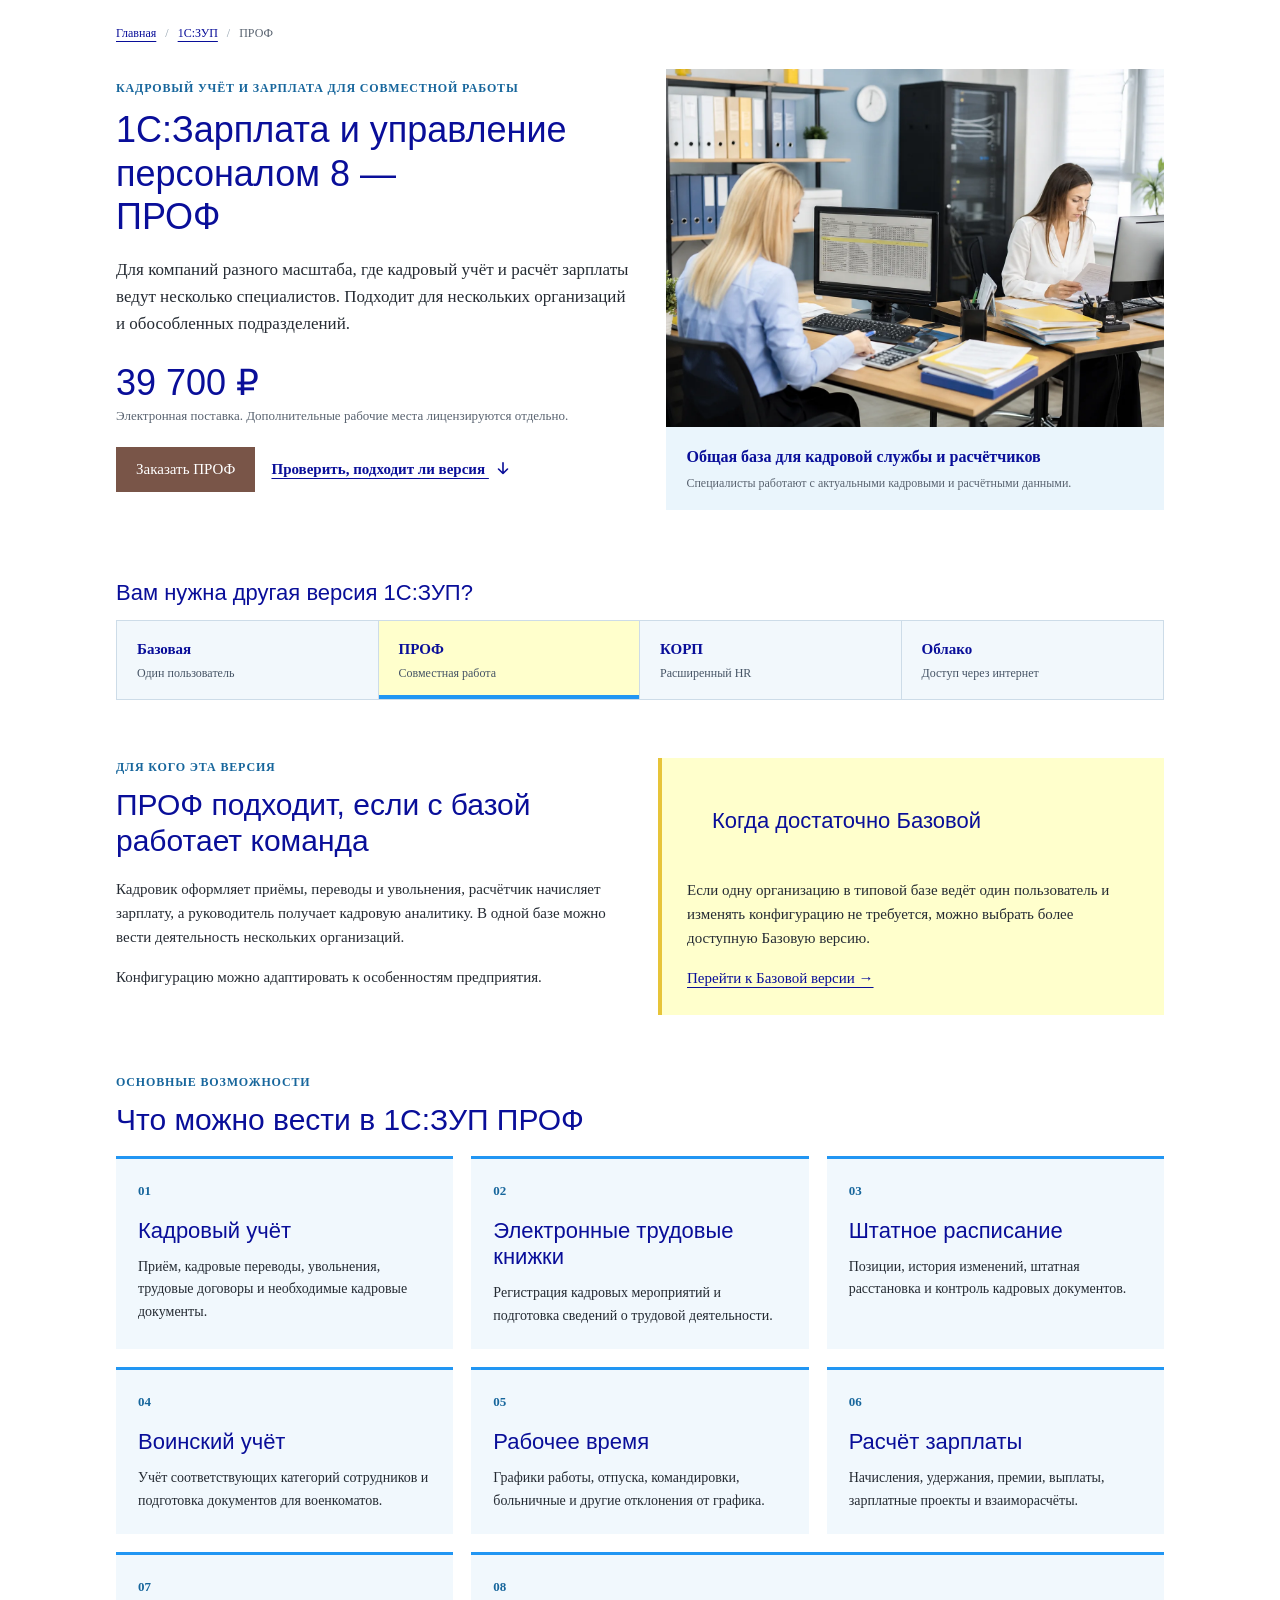
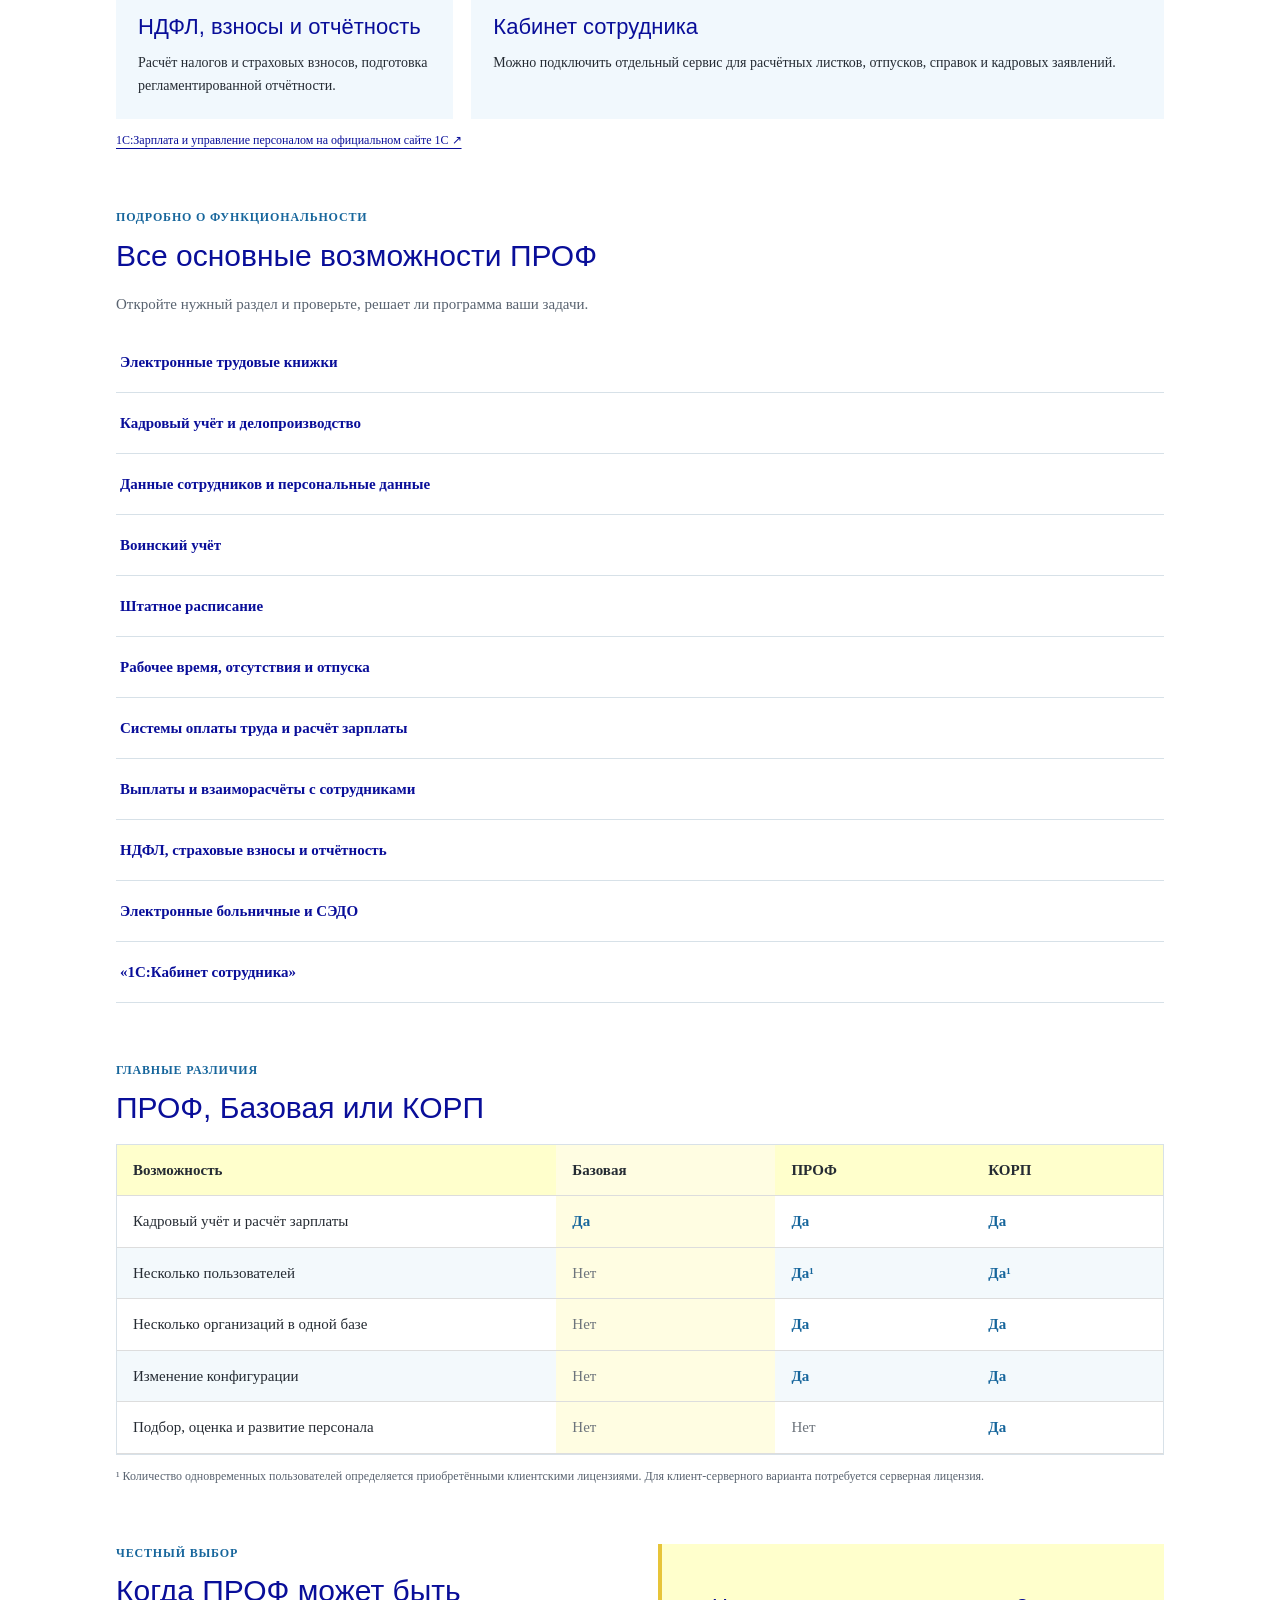
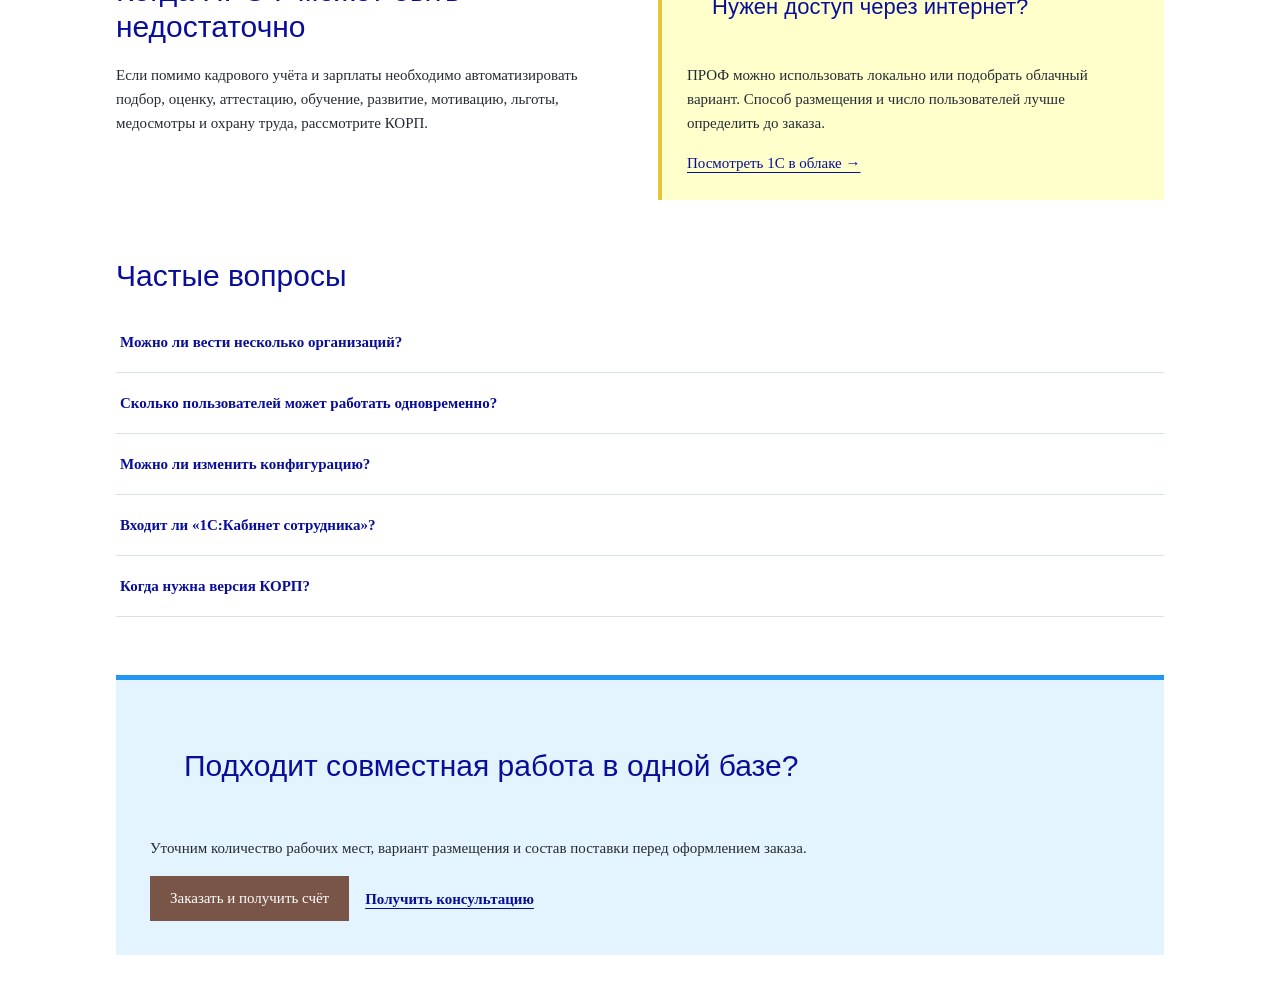
==== commit 9599aeef: "Расширить описание возможностей ЗУП ПРОФ" ====
--- a/prof.html
+++ b/prof.html
@@ -55,6 +55,34 @@
       <p class="zup-small"><a href="https://1c.ru/">1С:Зарплата и управление персоналом на официальном сайте 1С ↗</a></p>
     </section>
 
+    <section class="zup-section zup-capabilities" id="details">
+      <p class="zup-kicker">Подробно о функциональности</p>
+      <h2>Все основные возможности ПРОФ</h2>
+      <p class="zup-section-lead">Откройте нужный раздел и проверьте, решает ли программа ваши задачи.</p>
+
+      <details class="zup-details"><summary>Электронные трудовые книжки</summary><div class="zup-detail-body"><p>Кадровые мероприятия из документов приёма, перевода и увольнения отражаются в сведениях о трудовой деятельности. Можно оформлять заявления работников и формировать сведения для сотрудника и государственных органов.</p><ul><li>регистрация кадровых мероприятий;</li><li>формирование сведений о трудовой деятельности;</li><li>оформление заявлений и уведомлений работников.</li></ul></div></details>
+
+      <details class="zup-details"><summary>Кадровый учёт и делопроизводство</summary><div class="zup-detail-body"><p>В программе регистрируются срочные и бессрочные трудовые договоры, дистанционная и сезонная работа, приёмы, кадровые переводы, изменения условий договора и увольнения.</p><ul><li>приказы по одному сотруднику или списку сотрудников;</li><li>трудовые договоры и договоры ГПХ;</li><li>печатные кадровые формы и редактируемые макеты;</li><li>списки работников, движение кадров и анализ численности.</li></ul></div></details>
+
+      <details class="zup-details"><summary>Данные сотрудников и персональные данные</summary><div class="zup-detail-body"><p>Хранятся личные, паспортные и контактные данные, сведения о гражданстве, налоговом и страховом статусе, образовании, семье, инвалидности, наградах и предыдущей работе.</p><ul><li>дополнительные реквизиты и сведения;</li><li>фотографии и сканированные документы;</li><li>регистрация доступа и отказа в доступе к персональным данным;</li><li>обезличивание данных при отсутствии согласия.</li></ul></div></details>
+
+      <details class="zup-details"><summary>Воинский учёт</summary><div class="zup-detail-body"><p>Поддерживается учёт категорий сотрудников, подлежащих воинскому учёту, включая пребывающих в запасе, состоящих на специальном учёте и забронированных за организацией.</p><ul><li>отчёты и извещения для военных комиссариатов;</li><li>листки сообщений об изменениях;</li><li>ходатайства о бронировании и карточка учёта организации;</li><li>сведения по отдельным категориям должностей.</li></ul></div></details>
+
+      <details class="zup-details"><summary>Штатное расписание</summary><div class="zup-detail-body"><p>Ведение штатного расписания можно включить при необходимости. Программа хранит историю изменений и позволяет анализировать фактическую и плановую расстановку.</p><ul><li>позиции, подразделения, должности и условия оплаты;</li><li>графики, отпуска и классы условий труда;</li><li>контроль кадровых приказов по штатному расписанию;</li><li>занятость, вакансии, штатная расстановка и печатная форма Т-3.</li></ul></div></details>
+
+      <details class="zup-details"><summary>Рабочее время, отсутствия и отпуска</summary><div class="zup-detail-body"><p>Поддерживаются производственные календари, пятидневные, шестидневные, сменные, индивидуальные графики, суммированный учёт и неполное рабочее время.</p><ul><li>отпуска, больничные, командировки, прогулы и отгулы;</li><li>сверхурочная работа и работа в праздники или выходные;</li><li>табель и анализ причин отсутствия;</li><li>расчёт остатка отпуска и отпускных.</li></ul></div></details>
+
+      <details class="zup-details"><summary>Системы оплаты труда и расчёт зарплаты</summary><div class="zup-detail-body"><p>Программа рассчитывает зарплату, НДФЛ и страховые взносы по установленным правилам. Можно использовать тарифные ставки, показатели, формулы, надбавки и премии.</p><ul><li>плановые и разовые начисления;</li><li>премии и доплаты;</li><li>расчёт по фактически отработанному времени;</li><li>исполнительные листы и другие удержания;</li><li>контроль ограничений взысканий.</li></ul></div></details>
+
+      <details class="zup-details"><summary>Выплаты и взаиморасчёты с сотрудниками</summary><div class="zup-detail-body"><p>Выплаты можно оформлять за первую половину месяца, в межрасчётный период и по итогам месяца. Поддерживаются выплаты по договорам ГПХ.</p><ul><li>ведомости со списками сотрудников, суммами и НДФЛ;</li><li>выплата через зарплатный проект, банковский счёт или кассу;</li><li>несколько зарплатных проектов;</li><li>формирование печатных документов и файлов для банка.</li></ul></div></details>
+
+      <details class="zup-details"><summary>НДФЛ, страховые взносы и отчётность</summary><div class="zup-detail-body"><p>Автоматизируется исчисление НДФЛ и регламентированных страховых взносов с учётом налогового и страхового статуса сотрудников.</p><ul><li>налоговые вычеты и различные статусы налогоплательщиков;</li><li>основные и дополнительные тарифы страховых взносов;</li><li>регламентированная, статистическая и аналитическая отчётность;</li><li>подготовка отчётов для контролирующих органов.</li></ul><p>Электронная отправка отчётности выполняется через подключаемый сервис «1С-Отчётность».</p></div></details>
+
+      <details class="zup-details"><summary>Электронные больничные и СЭДО</summary><div class="zup-detail-body"><p>Можно учитывать начисления и пособия, работать с электронными листками нетрудоспособности и получать сообщения социального электронного документооборота.</p><ul><li>загрузка сведений об электронном больничном;</li><li>регистрация отсутствия сотрудника;</li><li>расчёт пособия;</li><li>подготовка необходимых сведений и реестров.</li></ul></div></details>
+
+      <details class="zup-details"><summary>«1С:Кабинет сотрудника»</summary><div class="zup-detail-body"><p>Подключаемый сервис сокращает бумажный обмен между сотрудниками, кадровой службой и бухгалтерией. Доступ возможен через браузер и мобильное приложение.</p><ul><li>расчётные листки и сведения о зарплате;</li><li>заявления на отпуск и контроль остатка;</li><li>запрос справок;</li><li>сообщение об изменении личных данных.</li></ul></div></details>
+    </section>
+
     <section class="zup-section" id="compare">
       <p class="zup-kicker">Главные различия</p>
       <h2>ПРОФ, Базовая или КОРП</h2>
--- a/page.css
+++ b/page.css
@@ -56,6 +56,9 @@
 .zup-details {border-bottom:1px solid #d7e1e8;padding:0 4px;}
 .zup-details summary {cursor:pointer;padding:18px 0;color:var(--navy);font-weight:700;}
 .zup-details p {max-width:900px;}.zup-details[open] {padding-bottom:15px;}.zup-details a {font-size:13px;}
+.zup-detail-body {max-width:900px;padding:0 0 8px 18px;border-left:3px solid #d9edf9;}
+.zup-detail-body ul {margin:0 0 14px;padding-left:20px;}
+.zup-detail-body li {margin:5px 0;}
 .zup-price-block {display:grid;grid-template-columns:1fr 1fr;gap:40px;padding:32px;background:var(--yellow);border-top:5px solid var(--blue);}
 .zup-price {display:block;font:400 44px/1.1 Arial,sans-serif;color:var(--navy);}
 .zup-service {background:#fff;padding:26px;align-self:center;}.zup-service p {font-size:14px;}.zup-service>a {font-size:13px;}
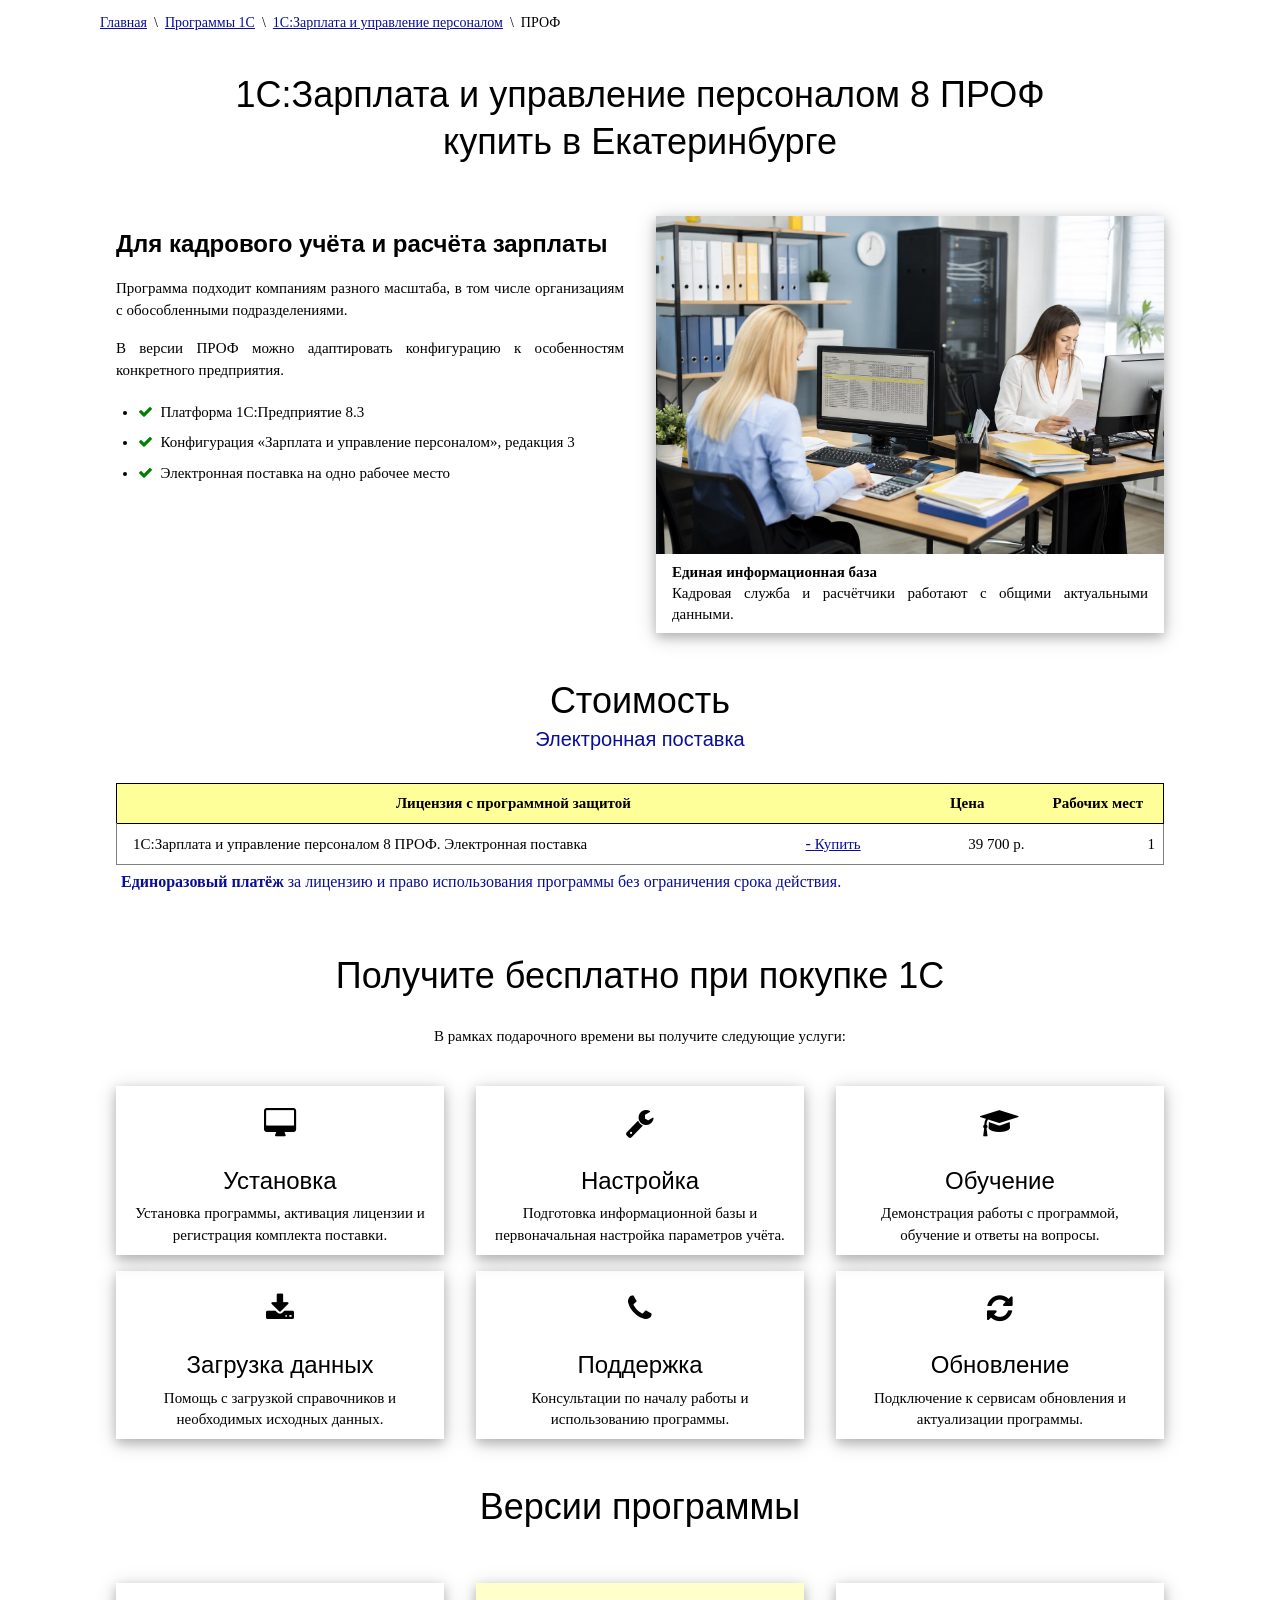
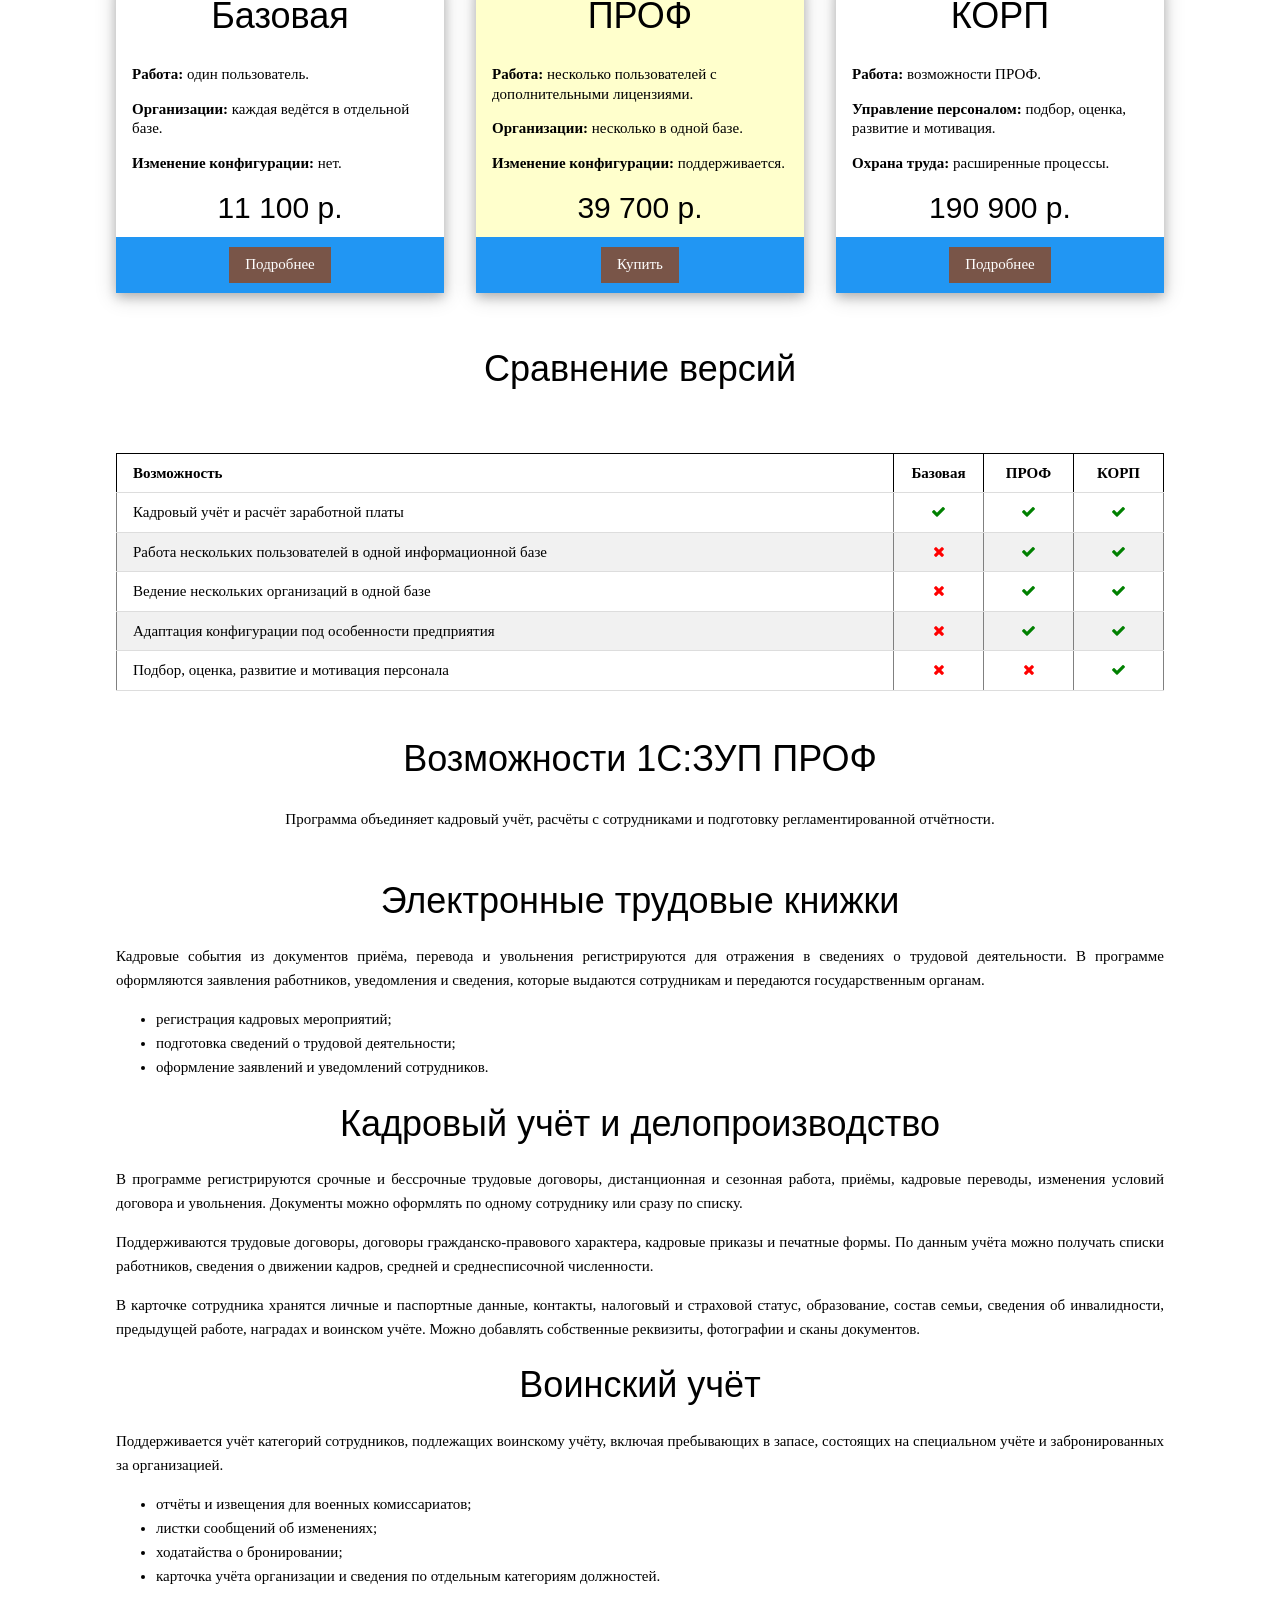
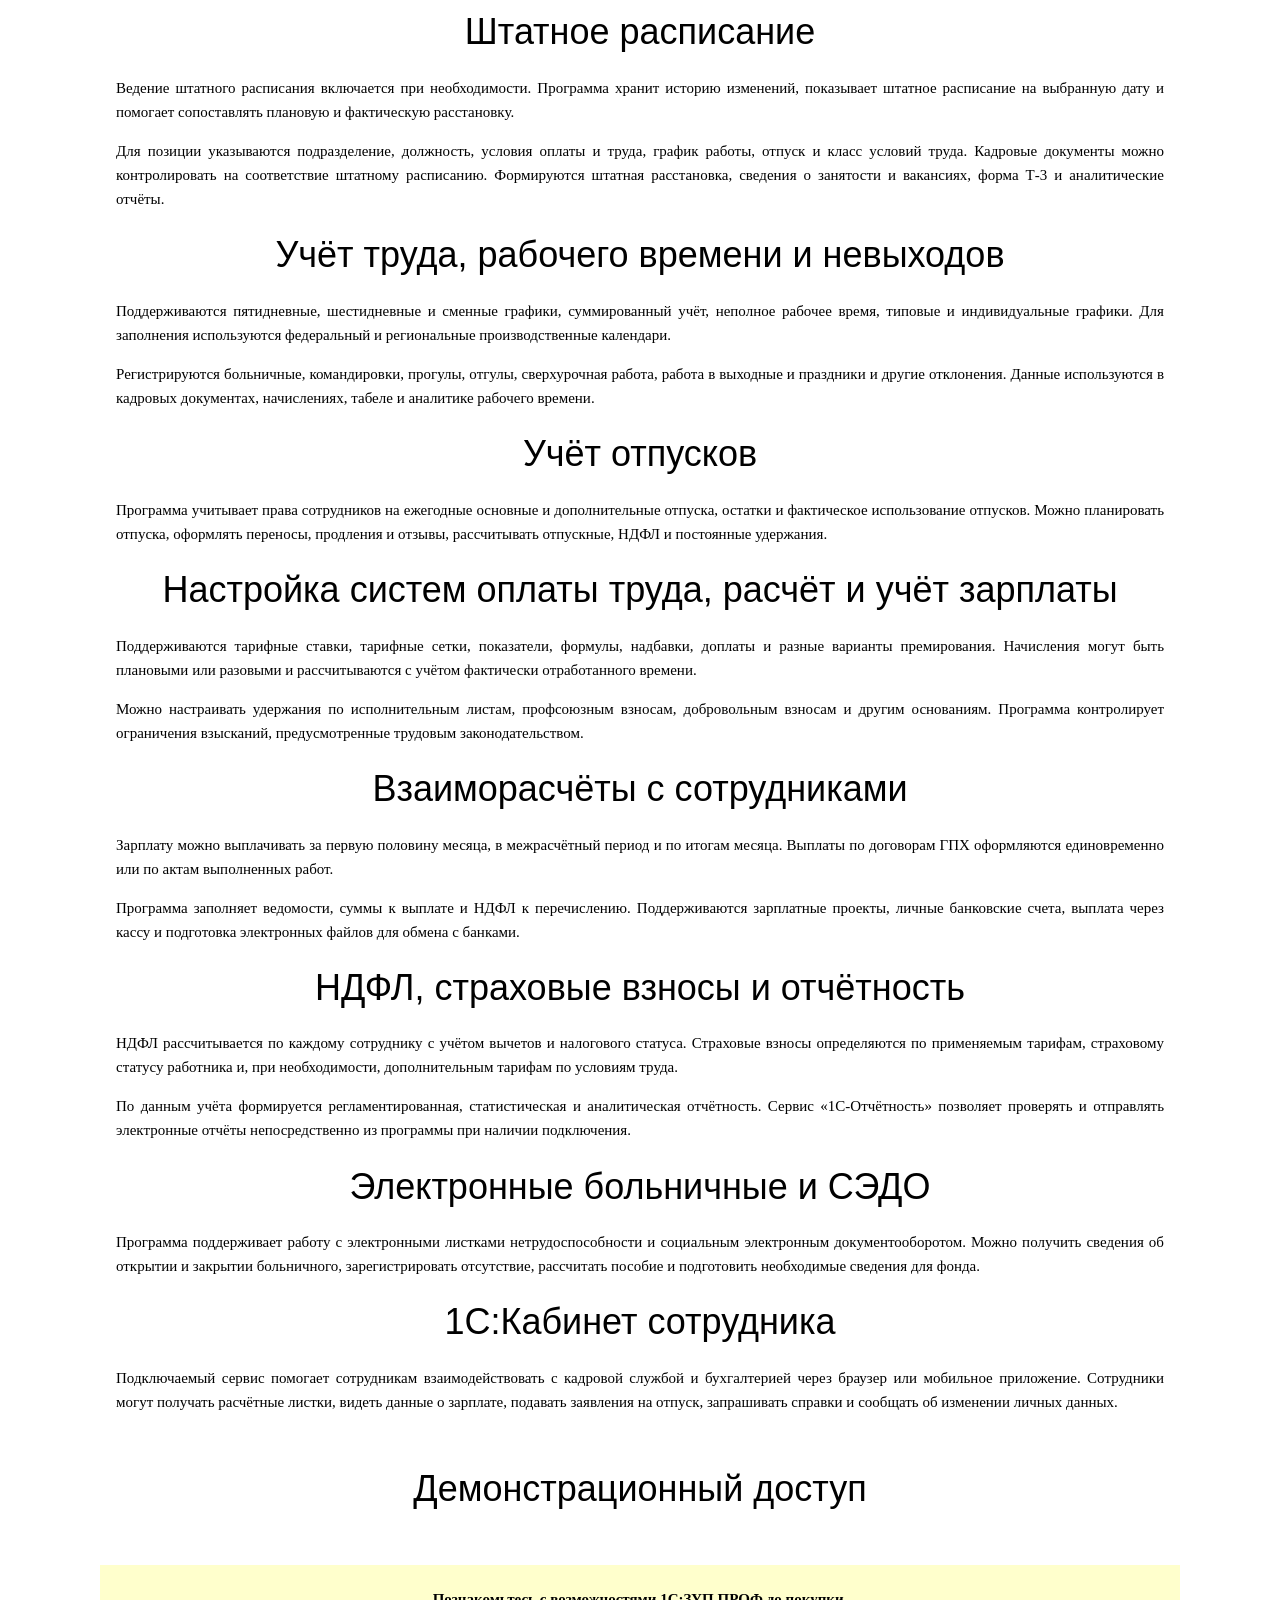
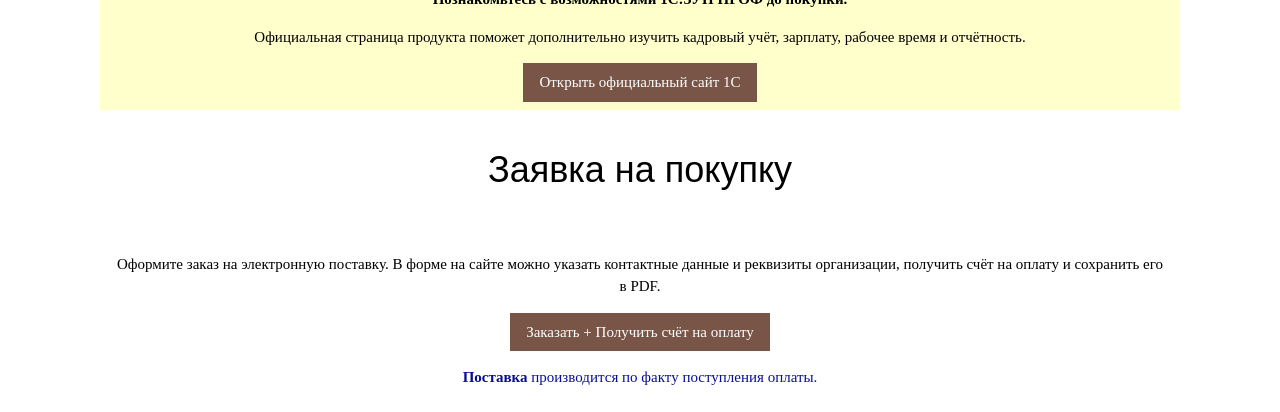
==== commit d662683d: "Оформить страницу ЗУП ПРОФ в стиле основного сайта" ====
--- a/prof.html
+++ b/prof.html
@@ -2,124 +2,216 @@
 <html lang="ru">
 <head>
   <meta charset="utf-8">
-  <meta name="viewport" content="width=device-width,initial-scale=1">
-  <title>1С:ЗУП ПРОФ — купить, возможности и отличия</title>
-  <meta name="description" content="1С:ЗУП ПРОФ для кадрового учета, расчета зарплаты, совместной работы и ведения нескольких организаций. Возможности, цена и сравнение версий.">
+  <meta name="viewport" content="width=device-width, initial-scale=1">
+  <title>1С:Зарплата и управление персоналом 8 ПРОФ — купить в Екатеринбурге</title>
+  <meta name="description" content="1С:Зарплата и управление персоналом 8 ПРОФ: кадровый учёт, расчёт зарплаты, рабочее время, налоги, взносы и отчётность. Цена электронной поставки и заказ счёта.">
   <meta name="robots" content="index,follow">
+  <link rel="canonical" href="https://ekburg.1c-center.net/software-1c_business1c_zrp_uprav_personal_prof.html">
+  <meta property="og:title" content="1С:Зарплата и управление персоналом 8 ПРОФ">
+  <meta property="og:description" content="Кадровый учёт и расчёт заработной платы для компаний разного масштаба.">
+  <meta property="og:type" content="product">
+  <meta property="og:site_name" content="1С-ЦЕНТР Программист">
+  <meta property="og:image" content="assets/prof-team.webp">
+  <link rel="stylesheet" href="https://www.w3schools.com/lib/w3-theme-indigo.css">
+  <link rel="stylesheet" href="https://fonts.googleapis.com/css?family=Lato">
+  <link rel="stylesheet" href="https://cdnjs.cloudflare.com/ajax/libs/font-awesome/4.7.0/css/font-awesome.min.css">
   <link rel="stylesheet" href="style.css">
   <link rel="stylesheet" href="style-w3.css">
   <link rel="stylesheet" href="style-after-w3.css">
   <link rel="stylesheet" href="page.css">
-  <link rel="stylesheet" href="versions.css">
+  <style>
+    .purchase-gifts {display:flex;flex-wrap:wrap;align-items:stretch;}
+    .purchase-gifts > .w3-third {display:flex;}
+    .purchase-gifts > .w3-third > .w3-card-4 {display:flex;flex:1;flex-direction:column;justify-content:flex-start;width:100%;margin:0;}
+    .purchase-gifts h3 {margin:10px 0 6px;}
+    .purchase-gifts p {margin:0;line-height:1.45;}
+    @media (max-width:600px) {
+      .purchase-gifts > .w3-third {width:100%;}
+    }
+  </style>
   <script src="versions.js" defer></script>
+  <script type="application/ld+json">
+  {"@context":"https://schema.org","@type":"Product","name":"1С:Зарплата и управление персоналом 8 ПРОФ. Электронная поставка","sku":"2900001850223","brand":{"@type":"Brand","name":"1С"},"category":"Кадровый учёт и расчёт заработной платы","image":"assets/prof-team.webp","offers":{"@type":"Offer","price":"39700","priceCurrency":"RUB","availability":"https://schema.org/InStock","url":"https://ekburg.1c-center.net/basket.php?id=2900001850223&users=0"}}
+  </script>
 </head>
-<body class="zup-page">
-  <a class="zup-skip" href="#zup-main">Перейти к содержанию</a>
-  <main id="zup-main" class="zup w3-content w3-container">
-    <nav class="zup-crumbs addressbar" aria-label="Хлебные крошки"><a href="https://ekburg.1c-center.net/">Главная</a><b aria-hidden="true">/</b><a href="index.html">1С:ЗУП</a><b aria-hidden="true">/</b><em aria-current="page">ПРОФ</em></nav>
-
-    <section class="zup-hero" aria-labelledby="prof-title">
-      <div class="zup-hero-copy">
-        <p class="zup-kicker">Кадровый учёт и зарплата для совместной работы</p>
-        <h1 id="prof-title">1С:Зарплата и управление персоналом 8 — <strong>ПРОФ</strong></h1>
-        <p class="zup-lead">Для компаний разного масштаба, где кадровый учёт и расчёт зарплаты ведут несколько специалистов. Подходит для нескольких организаций и обособленных подразделений.</p>
-        <div class="zup-hero-price"><strong>39 700 ₽</strong><small>Электронная поставка. Дополнительные рабочие места лицензируются отдельно.</small></div>
-        <div class="zup-actions"><a class="w3-btn w3-brown" data-checkout href="https://ekburg.1c-center.net/basket.php?id=2900001850223&amp;users=0">Заказать ПРОФ</a><a class="zup-secondary" href="#fit">Проверить, подходит ли версия <svg class="zup-arrow-down" aria-hidden="true" viewBox="0 0 20 20"><path d="M10 3v12m-5-5 5 5 5-5"/></svg></a></div>
-      </div>
-      <figure class="zup-hero-photo"><img src="assets/prof-team.webp" width="1536" height="1024" alt="Кадровик и специалист по расчёту зарплаты работают за отдельными компьютерами"><figcaption><strong>Общая база для кадровой службы и расчётчиков</strong>Специалисты работают с актуальными кадровыми и расчётными данными.</figcaption></figure>
-    </section>
-
-    <section class="zup-version-switch" aria-labelledby="versions-title">
-      <h2 id="versions-title">Вам нужна другая версия 1С:ЗУП?</h2>
-      <nav class="zup-tabs" aria-label="Версии 1С:ЗУП"><a href="index.html">Базовая<small>Один пользователь</small></a><a class="is-active" aria-current="page" href="prof.html">ПРОФ<small>Совместная работа</small></a><a href="https://1c.ru/">КОРП<small>Расширенный HR</small></a><a href="https://ekburg.1c-center.net/services_fresh.html">Облако<small>Доступ через интернет</small></a></nav>
-    </section>
-
-    <section class="zup-section zup-two" id="fit">
-      <div><p class="zup-kicker">Для кого эта версия</p><h2>ПРОФ подходит, если с базой работает команда</h2><p>Кадровик оформляет приёмы, переводы и увольнения, расчётчик начисляет зарплату, а руководитель получает кадровую аналитику. В одной базе можно вести деятельность нескольких организаций.</p><p>Конфигурацию можно адаптировать к особенностям предприятия.</p></div>
-      <aside class="zup-note"><h2>Когда достаточно Базовой</h2><p>Если одну организацию в типовой базе ведёт один пользователь и изменять конфигурацию не требуется, можно выбрать более доступную Базовую версию.</p><a href="index.html">Перейти к Базовой версии →</a></aside>
-    </section>
-
-    <section class="zup-section" id="features">
-      <p class="zup-kicker">Основные возможности</p>
-      <h2>Что можно вести в 1С:ЗУП ПРОФ</h2>
-      <div class="zup-feature-grid">
-        <article><b>01</b><h3>Кадровый учёт</h3><p>Приём, кадровые переводы, увольнения, трудовые договоры и необходимые кадровые документы.</p></article>
-        <article><b>02</b><h3>Электронные трудовые книжки</h3><p>Регистрация кадровых мероприятий и подготовка сведений о трудовой деятельности.</p></article>
-        <article><b>03</b><h3>Штатное расписание</h3><p>Позиции, история изменений, штатная расстановка и контроль кадровых документов.</p></article>
-        <article><b>04</b><h3>Воинский учёт</h3><p>Учёт соответствующих категорий сотрудников и подготовка документов для военкоматов.</p></article>
-        <article><b>05</b><h3>Рабочее время</h3><p>Графики работы, отпуска, командировки, больничные и другие отклонения от графика.</p></article>
-        <article><b>06</b><h3>Расчёт зарплаты</h3><p>Начисления, удержания, премии, выплаты, зарплатные проекты и взаиморасчёты.</p></article>
-        <article><b>07</b><h3>НДФЛ, взносы и отчётность</h3><p>Расчёт налогов и страховых взносов, подготовка регламентированной отчётности.</p></article>
-        <article><b>08</b><h3>Кабинет сотрудника</h3><p>Можно подключить отдельный сервис для расчётных листков, отпусков, справок и кадровых заявлений.</p></article>
-      </div>
-      <p class="zup-small"><a href="https://1c.ru/">1С:Зарплата и управление персоналом на официальном сайте 1С ↗</a></p>
-    </section>
-
-    <section class="zup-section zup-capabilities" id="details">
-      <p class="zup-kicker">Подробно о функциональности</p>
-      <h2>Все основные возможности ПРОФ</h2>
-      <p class="zup-section-lead">Откройте нужный раздел и проверьте, решает ли программа ваши задачи.</p>
-
-      <details class="zup-details"><summary>Электронные трудовые книжки</summary><div class="zup-detail-body"><p>Кадровые мероприятия из документов приёма, перевода и увольнения отражаются в сведениях о трудовой деятельности. Можно оформлять заявления работников и формировать сведения для сотрудника и государственных органов.</p><ul><li>регистрация кадровых мероприятий;</li><li>формирование сведений о трудовой деятельности;</li><li>оформление заявлений и уведомлений работников.</li></ul></div></details>
-
-      <details class="zup-details"><summary>Кадровый учёт и делопроизводство</summary><div class="zup-detail-body"><p>В программе регистрируются срочные и бессрочные трудовые договоры, дистанционная и сезонная работа, приёмы, кадровые переводы, изменения условий договора и увольнения.</p><ul><li>приказы по одному сотруднику или списку сотрудников;</li><li>трудовые договоры и договоры ГПХ;</li><li>печатные кадровые формы и редактируемые макеты;</li><li>списки работников, движение кадров и анализ численности.</li></ul></div></details>
-
-      <details class="zup-details"><summary>Данные сотрудников и персональные данные</summary><div class="zup-detail-body"><p>Хранятся личные, паспортные и контактные данные, сведения о гражданстве, налоговом и страховом статусе, образовании, семье, инвалидности, наградах и предыдущей работе.</p><ul><li>дополнительные реквизиты и сведения;</li><li>фотографии и сканированные документы;</li><li>регистрация доступа и отказа в доступе к персональным данным;</li><li>обезличивание данных при отсутствии согласия.</li></ul></div></details>
-
-      <details class="zup-details"><summary>Воинский учёт</summary><div class="zup-detail-body"><p>Поддерживается учёт категорий сотрудников, подлежащих воинскому учёту, включая пребывающих в запасе, состоящих на специальном учёте и забронированных за организацией.</p><ul><li>отчёты и извещения для военных комиссариатов;</li><li>листки сообщений об изменениях;</li><li>ходатайства о бронировании и карточка учёта организации;</li><li>сведения по отдельным категориям должностей.</li></ul></div></details>
-
-      <details class="zup-details"><summary>Штатное расписание</summary><div class="zup-detail-body"><p>Ведение штатного расписания можно включить при необходимости. Программа хранит историю изменений и позволяет анализировать фактическую и плановую расстановку.</p><ul><li>позиции, подразделения, должности и условия оплаты;</li><li>графики, отпуска и классы условий труда;</li><li>контроль кадровых приказов по штатному расписанию;</li><li>занятость, вакансии, штатная расстановка и печатная форма Т-3.</li></ul></div></details>
-
-      <details class="zup-details"><summary>Рабочее время, отсутствия и отпуска</summary><div class="zup-detail-body"><p>Поддерживаются производственные календари, пятидневные, шестидневные, сменные, индивидуальные графики, суммированный учёт и неполное рабочее время.</p><ul><li>отпуска, больничные, командировки, прогулы и отгулы;</li><li>сверхурочная работа и работа в праздники или выходные;</li><li>табель и анализ причин отсутствия;</li><li>расчёт остатка отпуска и отпускных.</li></ul></div></details>
-
-      <details class="zup-details"><summary>Системы оплаты труда и расчёт зарплаты</summary><div class="zup-detail-body"><p>Программа рассчитывает зарплату, НДФЛ и страховые взносы по установленным правилам. Можно использовать тарифные ставки, показатели, формулы, надбавки и премии.</p><ul><li>плановые и разовые начисления;</li><li>премии и доплаты;</li><li>расчёт по фактически отработанному времени;</li><li>исполнительные листы и другие удержания;</li><li>контроль ограничений взысканий.</li></ul></div></details>
-
-      <details class="zup-details"><summary>Выплаты и взаиморасчёты с сотрудниками</summary><div class="zup-detail-body"><p>Выплаты можно оформлять за первую половину месяца, в межрасчётный период и по итогам месяца. Поддерживаются выплаты по договорам ГПХ.</p><ul><li>ведомости со списками сотрудников, суммами и НДФЛ;</li><li>выплата через зарплатный проект, банковский счёт или кассу;</li><li>несколько зарплатных проектов;</li><li>формирование печатных документов и файлов для банка.</li></ul></div></details>
-
-      <details class="zup-details"><summary>НДФЛ, страховые взносы и отчётность</summary><div class="zup-detail-body"><p>Автоматизируется исчисление НДФЛ и регламентированных страховых взносов с учётом налогового и страхового статуса сотрудников.</p><ul><li>налоговые вычеты и различные статусы налогоплательщиков;</li><li>основные и дополнительные тарифы страховых взносов;</li><li>регламентированная, статистическая и аналитическая отчётность;</li><li>подготовка отчётов для контролирующих органов.</li></ul><p>Электронная отправка отчётности выполняется через подключаемый сервис «1С-Отчётность».</p></div></details>
-
-      <details class="zup-details"><summary>Электронные больничные и СЭДО</summary><div class="zup-detail-body"><p>Можно учитывать начисления и пособия, работать с электронными листками нетрудоспособности и получать сообщения социального электронного документооборота.</p><ul><li>загрузка сведений об электронном больничном;</li><li>регистрация отсутствия сотрудника;</li><li>расчёт пособия;</li><li>подготовка необходимых сведений и реестров.</li></ul></div></details>
-
-      <details class="zup-details"><summary>«1С:Кабинет сотрудника»</summary><div class="zup-detail-body"><p>Подключаемый сервис сокращает бумажный обмен между сотрудниками, кадровой службой и бухгалтерией. Доступ возможен через браузер и мобильное приложение.</p><ul><li>расчётные листки и сведения о зарплате;</li><li>заявления на отпуск и контроль остатка;</li><li>запрос справок;</li><li>сообщение об изменении личных данных.</li></ul></div></details>
-    </section>
-
-    <section class="zup-section" id="compare">
-      <p class="zup-kicker">Главные различия</p>
-      <h2>ПРОФ, Базовая или КОРП</h2>
-      <p class="zup-small zup-table-hint">Таблицу можно прокрутить вправо.</p>
-      <div class="w3-responsive zup-table-wrap" role="region" aria-label="Сравнение версий" tabindex="0">
-        <table class="w3-table w3-bordered zup-table"><caption>Сравнение версий 1С:ЗУП</caption><thead><tr><th scope="col">Возможность</th><th scope="col">Базовая</th><th scope="col">ПРОФ</th><th scope="col">КОРП</th></tr></thead><tbody>
-          <tr><th scope="row">Кадровый учёт и расчёт зарплаты</th><td class="zup-yes">Да</td><td class="zup-yes">Да</td><td class="zup-yes">Да</td></tr>
-          <tr><th scope="row">Несколько пользователей</th><td class="zup-no">Нет</td><td class="zup-yes">Да¹</td><td class="zup-yes">Да¹</td></tr>
-          <tr><th scope="row">Несколько организаций в одной базе</th><td class="zup-no">Нет</td><td class="zup-yes">Да</td><td class="zup-yes">Да</td></tr>
-          <tr><th scope="row">Изменение конфигурации</th><td class="zup-no">Нет</td><td class="zup-yes">Да</td><td class="zup-yes">Да</td></tr>
-          <tr><th scope="row">Подбор, оценка и развитие персонала</th><td class="zup-no">Нет</td><td class="zup-no">Нет</td><td class="zup-yes">Да</td></tr>
-        </tbody></table>
-      </div>
-      <p class="zup-small">¹ Количество одновременных пользователей определяется приобретёнными клиентскими лицензиями. Для клиент-серверного варианта потребуется серверная лицензия.</p>
-    </section>
-
-    <section class="zup-section zup-two">
-      <div><p class="zup-kicker">Честный выбор</p><h2>Когда ПРОФ может быть недостаточно</h2><p>Если помимо кадрового учёта и зарплаты необходимо автоматизировать подбор, оценку, аттестацию, обучение, развитие, мотивацию, льготы, медосмотры и охрану труда, рассмотрите КОРП.</p></div>
-      <aside class="zup-note"><h2>Нужен доступ через интернет?</h2><p>ПРОФ можно использовать локально или подобрать облачный вариант. Способ размещения и число пользователей лучше определить до заказа.</p><a href="https://ekburg.1c-center.net/services_fresh.html">Посмотреть 1С в облаке →</a></aside>
-    </section>
-
-    <section class="zup-section" id="faq">
-      <h2>Частые вопросы</h2>
-      <details class="zup-details"><summary>Можно ли вести несколько организаций?</summary><p>Да, ПРОФ позволяет вести кадровую, управленческую и учётную деятельность нескольких организаций.</p></details>
-      <details class="zup-details"><summary>Сколько пользователей может работать одновременно?</summary><p>Количество пользователей зависит от приобретённых клиентских лицензий и выбранного варианта размещения.</p></details>
-      <details class="zup-details"><summary>Можно ли изменить конфигурацию?</summary><p>Да, ПРОФ поддерживает конфигурирование для адаптации программы к особенностям предприятия.</p></details>
-      <details class="zup-details"><summary>Входит ли «1С:Кабинет сотрудника»?</summary><p>Это отдельный подключаемый сервис для взаимодействия сотрудников с кадровой службой и бухгалтерией.</p></details>
-      <details class="zup-details"><summary>Когда нужна версия КОРП?</summary><p>КОРП выбирают, если нужны расширенные процессы подбора, оценки, развития, мотивации и охраны труда.</p></details>
-    </section>
-
-    <section class="zup-section zup-final" id="order">
-      <h2>Подходит совместная работа в одной базе?</h2>
-      <p>Уточним количество рабочих мест, вариант размещения и состав поставки перед оформлением заказа.</p>
-      <div class="zup-actions"><a class="w3-btn w3-brown" data-checkout href="https://ekburg.1c-center.net/basket.php?id=2900001850223&amp;users=0">Заказать и получить счёт</a><a class="zup-secondary" href="tel:+73432980470">Получить консультацию</a></div>
-    </section>
+<body style="line-height:1;">
+  <main id="content">
+    <div class="w3-container w3-content addressbar w3-padding-16">
+      <a href="https://ekburg.1c-center.net/">Главная</a> &nbsp;\&nbsp;
+      <a href="https://ekburg.1c-center.net/software-1c_software-1c.html">Программы 1С</a> &nbsp;\&nbsp;
+      <a href="https://ekburg.1c-center.net/software-1c_business1c_zrp_uprav_personal.html">1С:Зарплата и управление персоналом</a> &nbsp;\&nbsp; ПРОФ
+    </div>
+
+    <div class="w3-container w3-content w3-center w3-padding-16">
+      <h1 style="line-height:1.3;">1С:Зарплата и управление персоналом 8 ПРОФ<br>купить в Екатеринбурге</h1>
+    </div>
+
+    <div class="w3-row w3-content w3-padding-16" style="line-height:1.5;">
+      <div class="w3-half w3-padding">
+        <p class="p3"><b>Для кадрового учёта и расчёта зарплаты</b></p>
+        <p>Программа подходит компаниям разного масштаба, в том числе организациям с обособленными подразделениями.</p>
+        <p>В версии ПРОФ можно адаптировать конфигурацию к особенностям конкретного предприятия.</p>
+        <ul style="padding-left:22px;">
+          <li class="w3-padding-4"><i class="fa fa-check"></i>&nbsp; Платформа 1С:Предприятие 8.3</li>
+          <li class="w3-padding-4"><i class="fa fa-check"></i>&nbsp; Конфигурация «Зарплата и управление персоналом», редакция 3</li>
+          <li class="w3-padding-4"><i class="fa fa-check"></i>&nbsp; Электронная поставка на одно рабочее место</li>
+        </ul>
+      </div>
+      <div class="w3-half w3-padding">
+        <div class="w3-card-4" style="position:relative;overflow:hidden;">
+          <img src="assets/prof-team.webp" width="1536" height="1024" alt="Кадровик и расчётчик зарплаты совместно работают в 1С:ЗУП ПРОФ" style="width:100%;height:auto;display:block;">
+          <div class="w3-container w3-padding" style="background:rgba(255,255,255,.9);line-height:1.4;">
+            <b>Единая информационная база</b><br>
+            Кадровая служба и расчётчики работают с общими актуальными данными.
+          </div>
+        </div>
+      </div>
+    </div>
+
+    <div class="w3-container w3-center w3-padding-16">
+      <div class="p1 w3-center">Стоимость</div>
+      <div class="p4 w3-center" style="color:#090E99;">Электронная поставка</div>
+    </div>
+
+    <div class="w3-row w3-content w3-center w3-padding">
+      <div class="w3-responsive">
+        <table class="w3-table w3-centered PriceTable" cellspacing="0" cellpadding="0" style="line-height:1.5;">
+          <thead class="PriceTable">
+            <tr>
+              <th class="head_content w3-hide-small" colspan="2" style="vertical-align:middle;">Лицензия с программной защитой</th>
+              <th class="head_content w3-hide-large w3-hide-medium" style="vertical-align:middle;">Лицензия</th>
+              <th class="head_price w3-centered" style="vertical-align:middle;">Цена</th>
+              <th class="head_hours w3-centered w3-hide-small" style="vertical-align:middle;">Рабочих мест</th>
+            </tr>
+          </thead>
+          <tbody class="PriceTable">
+            <tr>
+              <td class="good" height="24">1С:Зарплата и управление персоналом 8 ПРОФ. Электронная поставка</td>
+              <td class="buy w3-hide-small"><a class="abuy" data-checkout href="https://ekburg.1c-center.net/basket.php?id=2900001850223&amp;users=0" rel="nofollow"><span class="w3-hide-small">-&nbsp;</span>Купить</a></td>
+              <td class="price_bordless">39&nbsp;700&nbsp;р.<span class="w3-hide-large w3-hide-medium"><br><a class="abuy" data-checkout href="https://ekburg.1c-center.net/basket.php?id=2900001850223&amp;users=0" rel="nofollow">Купить</a></span></td>
+              <td class="price_bordless w3-hide-small">1</td>
+            </tr>
+          </tbody>
+        </table>
+      </div>
+      <ul style="padding:5px 0 10px 5px;margin:0;line-height:1.5;">
+        <li class="osn" style="padding:0 0 4px;margin:0;color:#090E99;list-style-type:none;"><b>Единоразовый платёж</b> за лицензию и право использования программы без ограничения срока действия.</li>
+      </ul>
+    </div>
+
+    <div class="w3-container w3-center w3-padding-16">
+      <h2 class="p1 w3-center">Получите бесплатно при покупке 1С</h2>
+      <p style="line-height:1.5;">В рамках подарочного времени вы получите следующие услуги:</p>
+    </div>
+    <div class="w3-row w3-content w3-center purchase-gifts" style="line-height:1.35;">
+      <div class="w3-third w3-padding"><div class="w3-card-4 w3-padding"><div class="p2"><i class="fa fa-desktop"></i></div><h3 class="p3">Установка</h3><p>Установка программы, активация лицензии и регистрация комплекта поставки.</p></div></div>
+      <div class="w3-third w3-padding"><div class="w3-card-4 w3-padding"><div class="p2"><i class="fa fa-wrench"></i></div><h3 class="p3">Настройка</h3><p>Подготовка информационной базы и первоначальная настройка параметров учёта.</p></div></div>
+      <div class="w3-third w3-padding"><div class="w3-card-4 w3-padding"><div class="p2"><i class="fa fa-graduation-cap"></i></div><h3 class="p3">Обучение</h3><p>Демонстрация работы с программой, обучение и ответы на вопросы.</p></div></div>
+      <div class="w3-third w3-padding"><div class="w3-card-4 w3-padding"><div class="p2"><i class="fa fa-download"></i></div><h3 class="p3">Загрузка данных</h3><p>Помощь с загрузкой справочников и необходимых исходных данных.</p></div></div>
+      <div class="w3-third w3-padding"><div class="w3-card-4 w3-padding"><div class="p2"><i class="fa fa-phone"></i></div><h3 class="p3">Поддержка</h3><p>Консультации по началу работы и использованию программы.</p></div></div>
+      <div class="w3-third w3-padding"><div class="w3-card-4 w3-padding"><div class="p2"><i class="fa fa-refresh"></i></div><h3 class="p3">Обновление</h3><p>Подключение к сервисам обновления и актуализации программы.</p></div></div>
+    </div>
+
+    <div class="w3-container w3-center w3-padding-16"><h2 class="p1 w3-center">Версии программы</h2></div>
+    <div class="w3-row w3-content w3-center" style="line-height:1.3;">
+      <div class="w3-third"><div class="w3-card-4 w3-margin">
+        <div class="w3-container"><h3 class="p1 w3-center">Базовая</h3></div>
+        <div class="w3-container"><p class="w3-left-align"><b>Работа:</b> один пользователь.</p><p class="w3-left-align"><b>Организации:</b> каждая ведётся в отдельной базе.</p><p class="w3-left-align"><b>Изменение конфигурации:</b> нет.</p><div class="p2 w3-center">11&nbsp;100&nbsp;р.</div></div>
+        <div class="w3-container w3-blue w3-padding-10"><a class="w3-btn w3-brown" href="index.html">Подробнее</a></div>
+      </div></div>
+      <div class="w3-third"><div class="w3-card-4 w3-margin w3-pale-yellow">
+        <div class="w3-container"><h3 class="p1 w3-center">ПРОФ</h3></div>
+        <div class="w3-container"><p class="w3-left-align"><b>Работа:</b> несколько пользователей с дополнительными лицензиями.</p><p class="w3-left-align"><b>Организации:</b> несколько в одной базе.</p><p class="w3-left-align"><b>Изменение конфигурации:</b> поддерживается.</p><div class="p2 w3-center">39&nbsp;700&nbsp;р.</div></div>
+        <div class="w3-container w3-blue w3-padding-10"><a class="w3-btn w3-brown" data-checkout href="https://ekburg.1c-center.net/basket.php?id=2900001850223&amp;users=0" rel="nofollow">Купить</a></div>
+      </div></div>
+      <div class="w3-third"><div class="w3-card-4 w3-margin">
+        <div class="w3-container"><h3 class="p1 w3-center">КОРП</h3></div>
+        <div class="w3-container"><p class="w3-left-align"><b>Работа:</b> возможности ПРОФ.</p><p class="w3-left-align"><b>Управление персоналом:</b> подбор, оценка, развитие и мотивация.</p><p class="w3-left-align"><b>Охрана труда:</b> расширенные процессы.</p><div class="p2 w3-center">190&nbsp;900&nbsp;р.</div></div>
+        <div class="w3-container w3-blue w3-padding-10"><a class="w3-btn w3-brown" href="https://1c.ru/">Подробнее</a></div>
+      </div></div>
+    </div>
+
+    <div class="w3-container w3-center w3-padding-16"><h2 class="p1 w3-center">Сравнение версий</h2></div>
+    <div class="w3-row w3-content w3-center w3-padding w3-margin-top">
+      <div class="w3-responsive">
+        <table class="w3-table-all" border="1" cellspacing="0" cellpadding="0" style="line-height:1.5;">
+          <thead class="PriceTable"><tr><th height="32">Возможность</th><th width="90" class="w3-center">Базовая</th><th width="90" class="w3-center">ПРОФ</th><th width="90" class="w3-center">КОРП</th></tr></thead>
+          <tbody class="PriceTable">
+            <tr><td>Кадровый учёт и расчёт заработной платы</td><td class="compare w3-center"><i class="fa fa-check"></i></td><td class="compare w3-center"><i class="fa fa-check"></i></td><td class="compare w3-center"><i class="fa fa-check"></i></td></tr>
+            <tr><td>Работа нескольких пользователей в одной информационной базе</td><td class="compare w3-center"><i class="fa fa-remove"></i></td><td class="compare w3-center"><i class="fa fa-check"></i></td><td class="compare w3-center"><i class="fa fa-check"></i></td></tr>
+            <tr><td>Ведение нескольких организаций в одной базе</td><td class="compare w3-center"><i class="fa fa-remove"></i></td><td class="compare w3-center"><i class="fa fa-check"></i></td><td class="compare w3-center"><i class="fa fa-check"></i></td></tr>
+            <tr><td>Адаптация конфигурации под особенности предприятия</td><td class="compare w3-center"><i class="fa fa-remove"></i></td><td class="compare w3-center"><i class="fa fa-check"></i></td><td class="compare w3-center"><i class="fa fa-check"></i></td></tr>
+            <tr><td>Подбор, оценка, развитие и мотивация персонала</td><td class="compare w3-center"><i class="fa fa-remove"></i></td><td class="compare w3-center"><i class="fa fa-remove"></i></td><td class="compare w3-center"><i class="fa fa-check"></i></td></tr>
+          </tbody>
+        </table>
+      </div>
+    </div>
+
+    <div class="w3-container w3-center w3-padding-16"><h2 class="p1 w3-center">Возможности 1С:ЗУП ПРОФ</h2><p style="line-height:1.5;">Программа объединяет кадровый учёт, расчёты с сотрудниками и подготовку регламентированной отчётности.</p></div>
+
+    <div class="w3-container w3-content" style="line-height:1.6;">
+      <h2 class="p1 w3-center">Электронные трудовые книжки</h2>
+      <p>Кадровые события из документов приёма, перевода и увольнения регистрируются для отражения в сведениях о трудовой деятельности. В программе оформляются заявления работников, уведомления и сведения, которые выдаются сотрудникам и передаются государственным органам.</p>
+      <ul><li>регистрация кадровых мероприятий;</li><li>подготовка сведений о трудовой деятельности;</li><li>оформление заявлений и уведомлений сотрудников.</li></ul>
+
+      <h2 class="p1 w3-center">Кадровый учёт и делопроизводство</h2>
+      <p>В программе регистрируются срочные и бессрочные трудовые договоры, дистанционная и сезонная работа, приёмы, кадровые переводы, изменения условий договора и увольнения. Документы можно оформлять по одному сотруднику или сразу по списку.</p>
+      <p>Поддерживаются трудовые договоры, договоры гражданско-правового характера, кадровые приказы и печатные формы. По данным учёта можно получать списки работников, сведения о движении кадров, средней и среднесписочной численности.</p>
+      <p>В карточке сотрудника хранятся личные и паспортные данные, контакты, налоговый и страховой статус, образование, состав семьи, сведения об инвалидности, предыдущей работе, наградах и воинском учёте. Можно добавлять собственные реквизиты, фотографии и сканы документов.</p>
+
+      <h2 class="p1 w3-center">Воинский учёт</h2>
+      <p>Поддерживается учёт категорий сотрудников, подлежащих воинскому учёту, включая пребывающих в запасе, состоящих на специальном учёте и забронированных за организацией.</p>
+      <ul><li>отчёты и извещения для военных комиссариатов;</li><li>листки сообщений об изменениях;</li><li>ходатайства о бронировании;</li><li>карточка учёта организации и сведения по отдельным категориям должностей.</li></ul>
+
+      <h2 class="p1 w3-center">Штатное расписание</h2>
+      <p>Ведение штатного расписания включается при необходимости. Программа хранит историю изменений, показывает штатное расписание на выбранную дату и помогает сопоставлять плановую и фактическую расстановку.</p>
+      <p>Для позиции указываются подразделение, должность, условия оплаты и труда, график работы, отпуск и класс условий труда. Кадровые документы можно контролировать на соответствие штатному расписанию. Формируются штатная расстановка, сведения о занятости и вакансиях, форма Т-3 и аналитические отчёты.</p>
+
+      <h2 class="p1 w3-center">Учёт труда, рабочего времени и невыходов</h2>
+      <p>Поддерживаются пятидневные, шестидневные и сменные графики, суммированный учёт, неполное рабочее время, типовые и индивидуальные графики. Для заполнения используются федеральный и региональные производственные календари.</p>
+      <p>Регистрируются больничные, командировки, прогулы, отгулы, сверхурочная работа, работа в выходные и праздники и другие отклонения. Данные используются в кадровых документах, начислениях, табеле и аналитике рабочего времени.</p>
+
+      <h2 class="p1 w3-center">Учёт отпусков</h2>
+      <p>Программа учитывает права сотрудников на ежегодные основные и дополнительные отпуска, остатки и фактическое использование отпусков. Можно планировать отпуска, оформлять переносы, продления и отзывы, рассчитывать отпускные, НДФЛ и постоянные удержания.</p>
+
+      <h2 class="p1 w3-center">Настройка систем оплаты труда, расчёт и учёт зарплаты</h2>
+      <p>Поддерживаются тарифные ставки, тарифные сетки, показатели, формулы, надбавки, доплаты и разные варианты премирования. Начисления могут быть плановыми или разовыми и рассчитываются с учётом фактически отработанного времени.</p>
+      <p>Можно настраивать удержания по исполнительным листам, профсоюзным взносам, добровольным взносам и другим основаниям. Программа контролирует ограничения взысканий, предусмотренные трудовым законодательством.</p>
+
+      <h2 class="p1 w3-center">Взаиморасчёты с сотрудниками</h2>
+      <p>Зарплату можно выплачивать за первую половину месяца, в межрасчётный период и по итогам месяца. Выплаты по договорам ГПХ оформляются единовременно или по актам выполненных работ.</p>
+      <p>Программа заполняет ведомости, суммы к выплате и НДФЛ к перечислению. Поддерживаются зарплатные проекты, личные банковские счета, выплата через кассу и подготовка электронных файлов для обмена с банками.</p>
+
+      <h2 class="p1 w3-center">НДФЛ, страховые взносы и отчётность</h2>
+      <p>НДФЛ рассчитывается по каждому сотруднику с учётом вычетов и налогового статуса. Страховые взносы определяются по применяемым тарифам, страховому статусу работника и, при необходимости, дополнительным тарифам по условиям труда.</p>
+      <p>По данным учёта формируется регламентированная, статистическая и аналитическая отчётность. Сервис «1С-Отчётность» позволяет проверять и отправлять электронные отчёты непосредственно из программы при наличии подключения.</p>
+
+      <h2 class="p1 w3-center">Электронные больничные и СЭДО</h2>
+      <p>Программа поддерживает работу с электронными листками нетрудоспособности и социальным электронным документооборотом. Можно получить сведения об открытии и закрытии больничного, зарегистрировать отсутствие, рассчитать пособие и подготовить необходимые сведения для фонда.</p>
+
+      <h2 class="p1 w3-center">1С:Кабинет сотрудника</h2>
+      <p>Подключаемый сервис помогает сотрудникам взаимодействовать с кадровой службой и бухгалтерией через браузер или мобильное приложение. Сотрудники могут получать расчётные листки, видеть данные о зарплате, подавать заявления на отпуск, запрашивать справки и сообщать об изменении личных данных.</p>
+    </div>
+
+    <div class="w3-container w3-center w3-padding-16"><h2 class="p1 w3-center">Демонстрационный доступ</h2></div>
+    <div class="w3-row w3-content w3-center w3-padding w3-margin-top" style="background:#ffffcc;line-height:1.5;">
+      <p><b>Познакомьтесь с возможностями 1С:ЗУП ПРОФ до покупки.</b></p>
+      <p>Официальная страница продукта поможет дополнительно изучить кадровый учёт, зарплату, рабочее время и отчётность.</p>
+      <a class="w3-btn w3-brown" href="https://1c.ru/">Открыть официальный сайт 1С</a>
+    </div>
+
+    <div class="w3-container w3-center w3-padding-16"><h2 class="p1 w3-center">Заявка на покупку</h2></div>
+    <div class="w3-row w3-content w3-center w3-padding" style="line-height:1.5;">
+      <p>Оформите заказ на электронную поставку. В форме на сайте можно указать контактные данные и реквизиты организации, получить счёт на оплату и сохранить его в PDF.</p>
+      <a class="w3-btn w3-brown" data-checkout href="https://ekburg.1c-center.net/basket.php?id=2900001850223&amp;users=0" rel="nofollow">Заказать + Получить счёт на оплату</a>
+      <p style="color:#090E99;"><b>Поставка</b> производится по факту поступления оплаты.</p>
+    </div>
   </main>
 
-  <dialog class="zup-checkout" aria-labelledby="checkout-title"><div class="zup-dialog-head"><h2 id="checkout-title">Заказ 1С:ЗУП ПРОФ</h2><button type="button" data-close aria-label="Закрыть оформление заказа">×</button></div><p>Оформление заказа на сайте 1c-center.net.</p><iframe title="Форма заказа 1С:ЗУП ПРОФ"></iframe></dialog>
+  <dialog class="zup-checkout" aria-labelledby="checkout-title">
+    <div class="zup-dialog-head"><h2 id="checkout-title">Заказ 1С:ЗУП ПРОФ</h2><button type="button" data-close aria-label="Закрыть оформление заказа">×</button></div>
+    <p>Оформление заказа открыто внутри страницы на сайте 1c-center.net.</p>
+    <iframe title="Форма заказа 1С:ЗУП ПРОФ"></iframe>
+  </dialog>
 </body>
 </html>
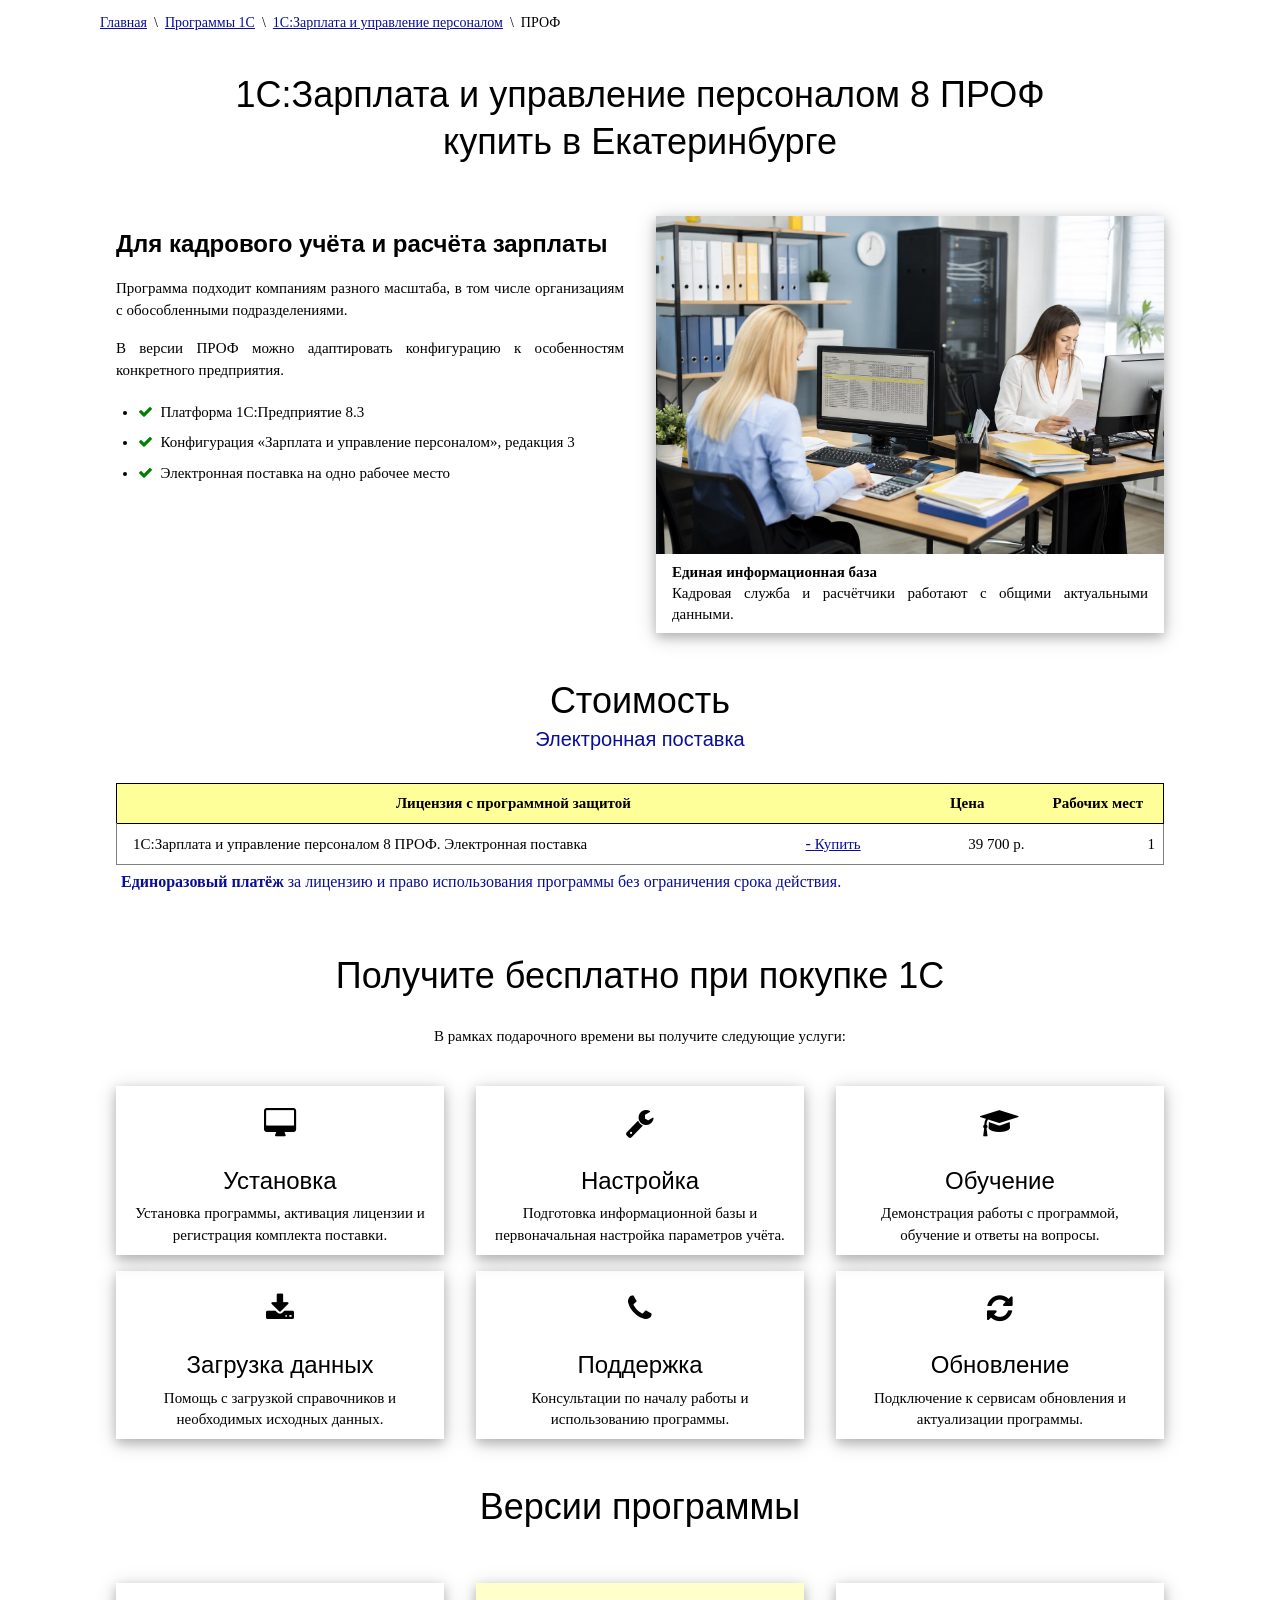
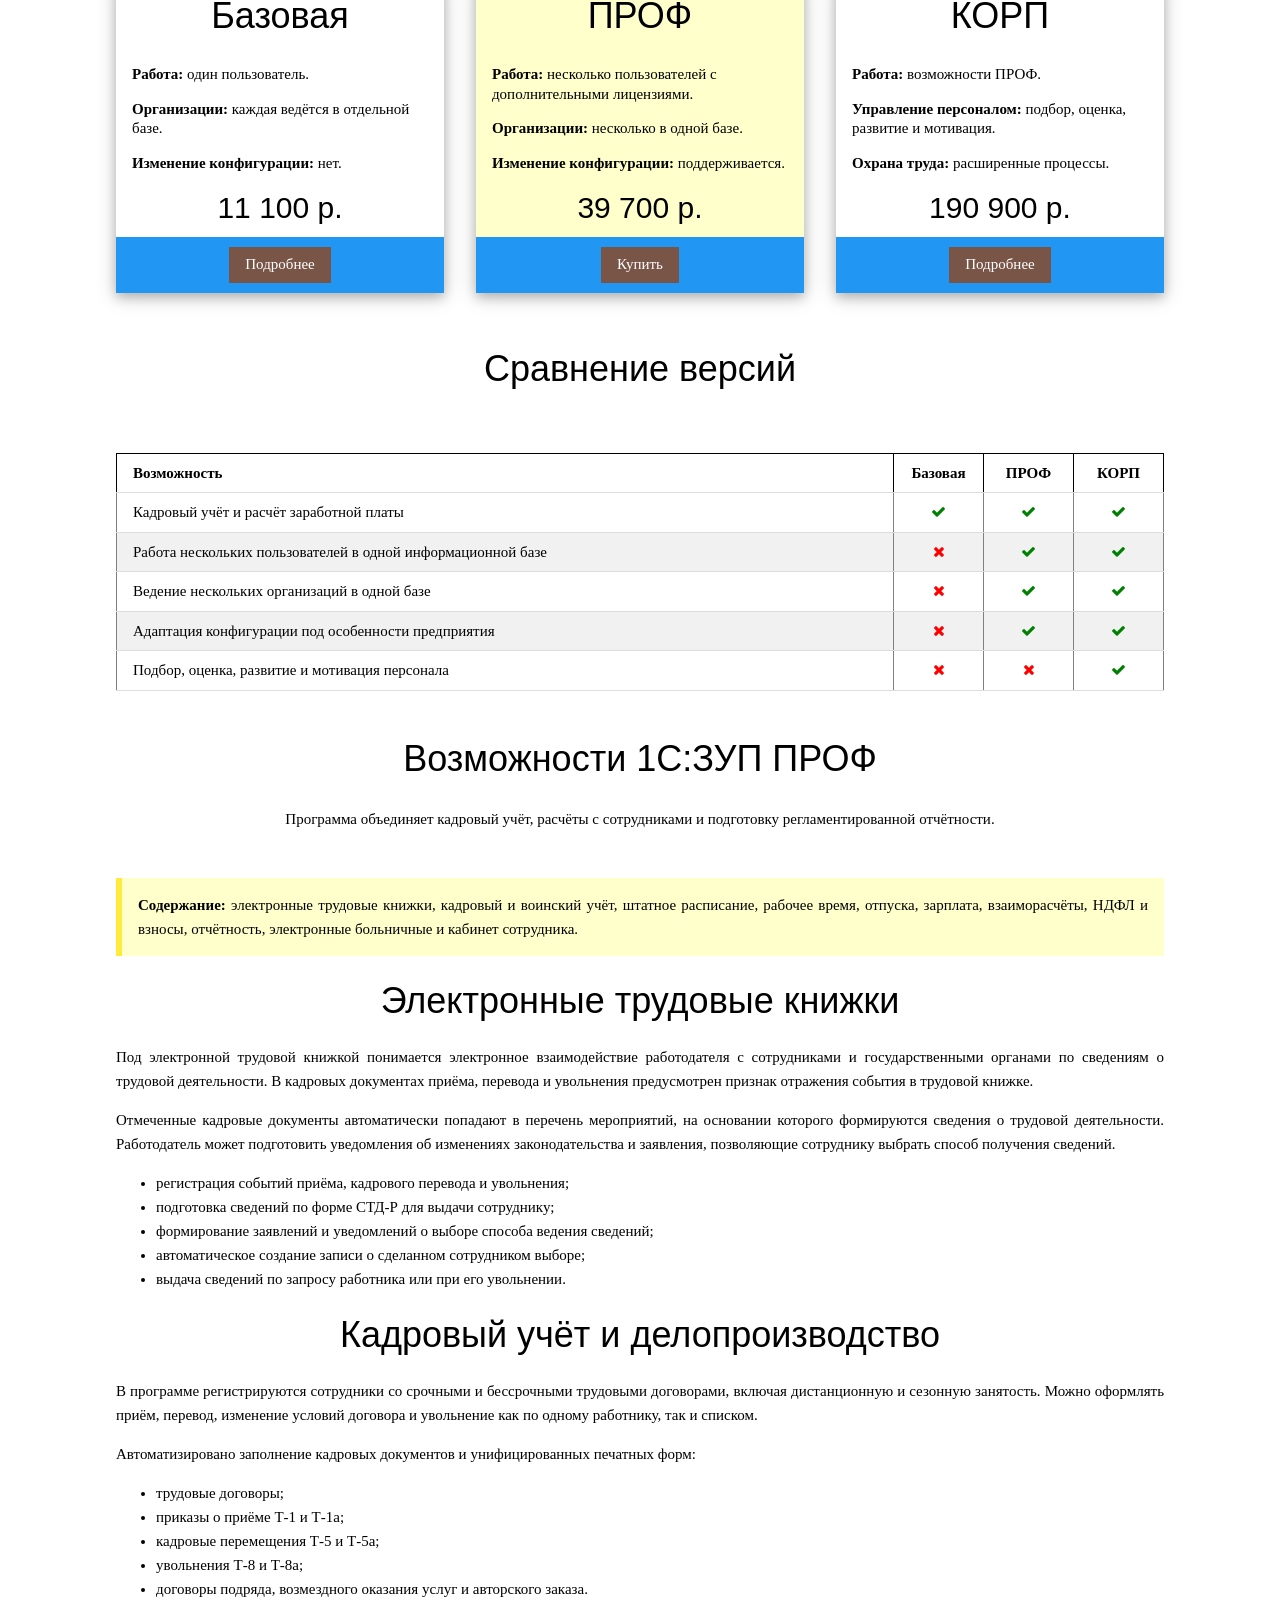
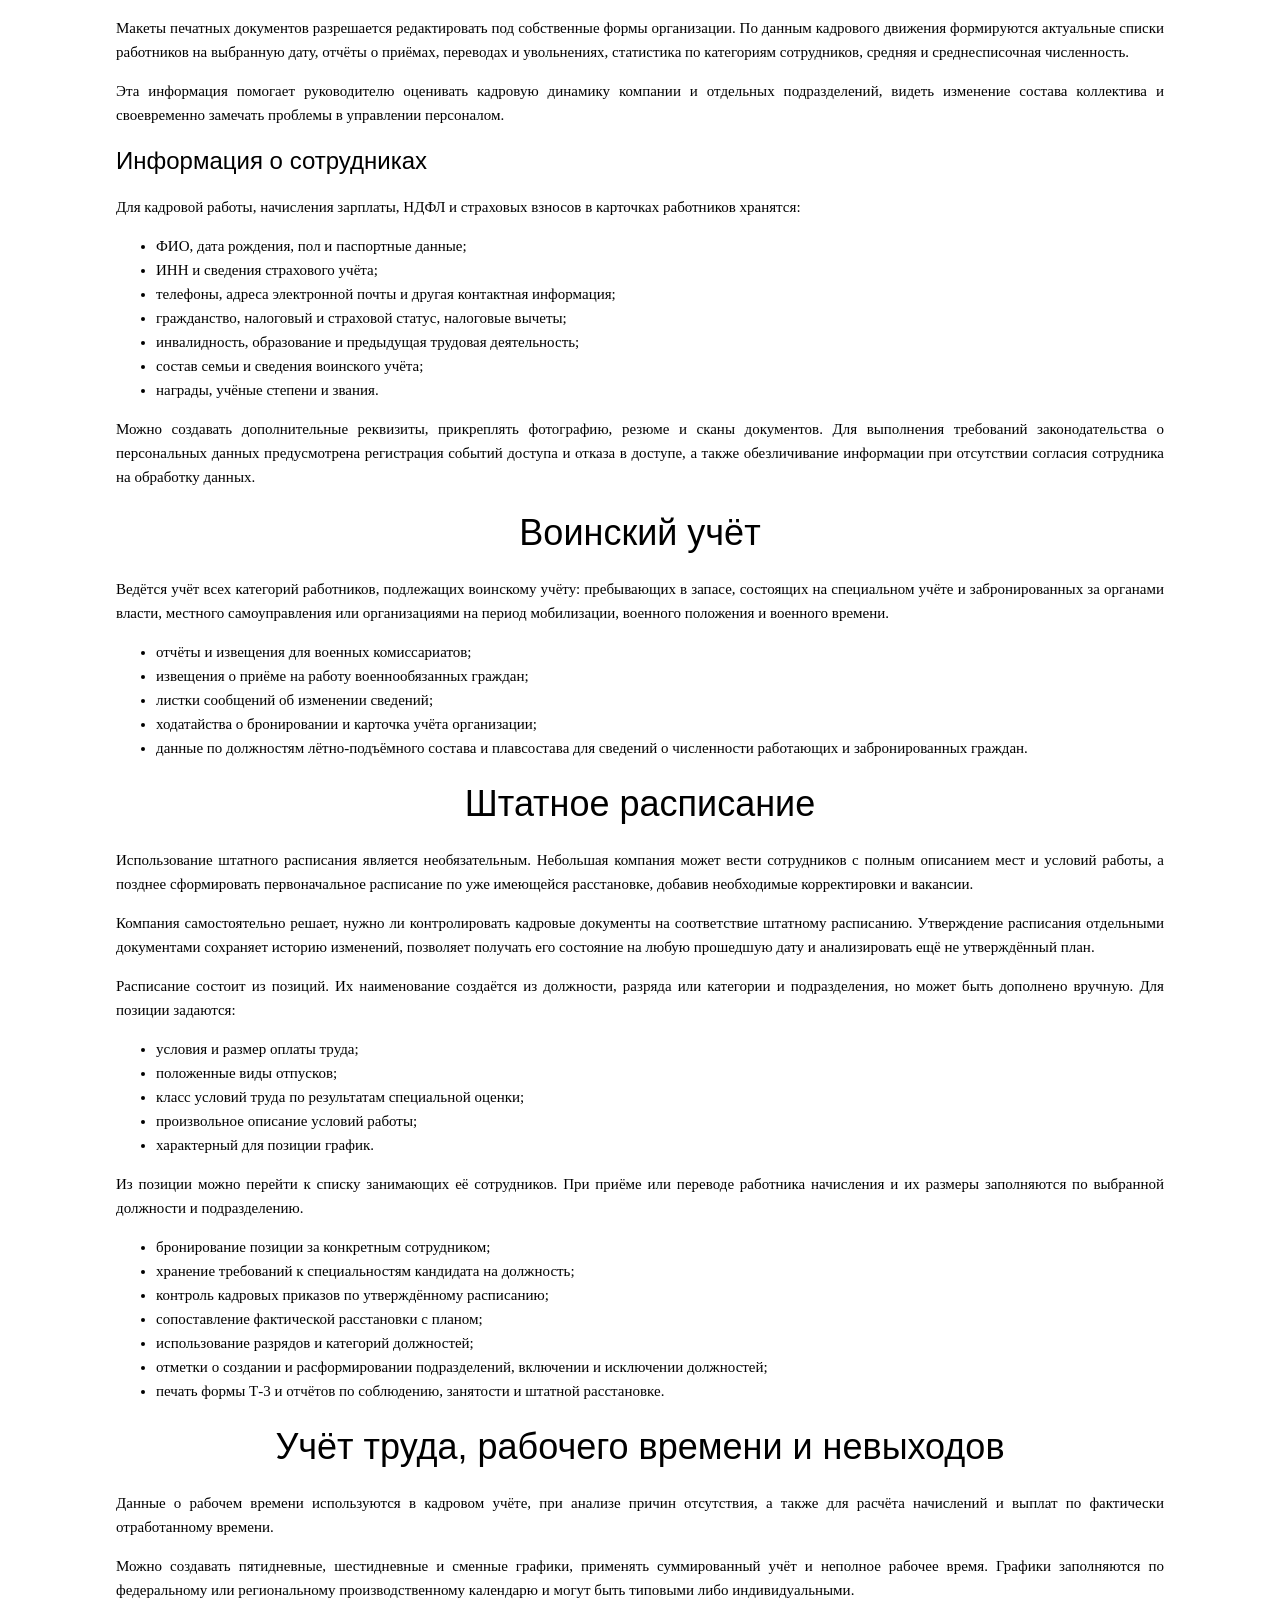
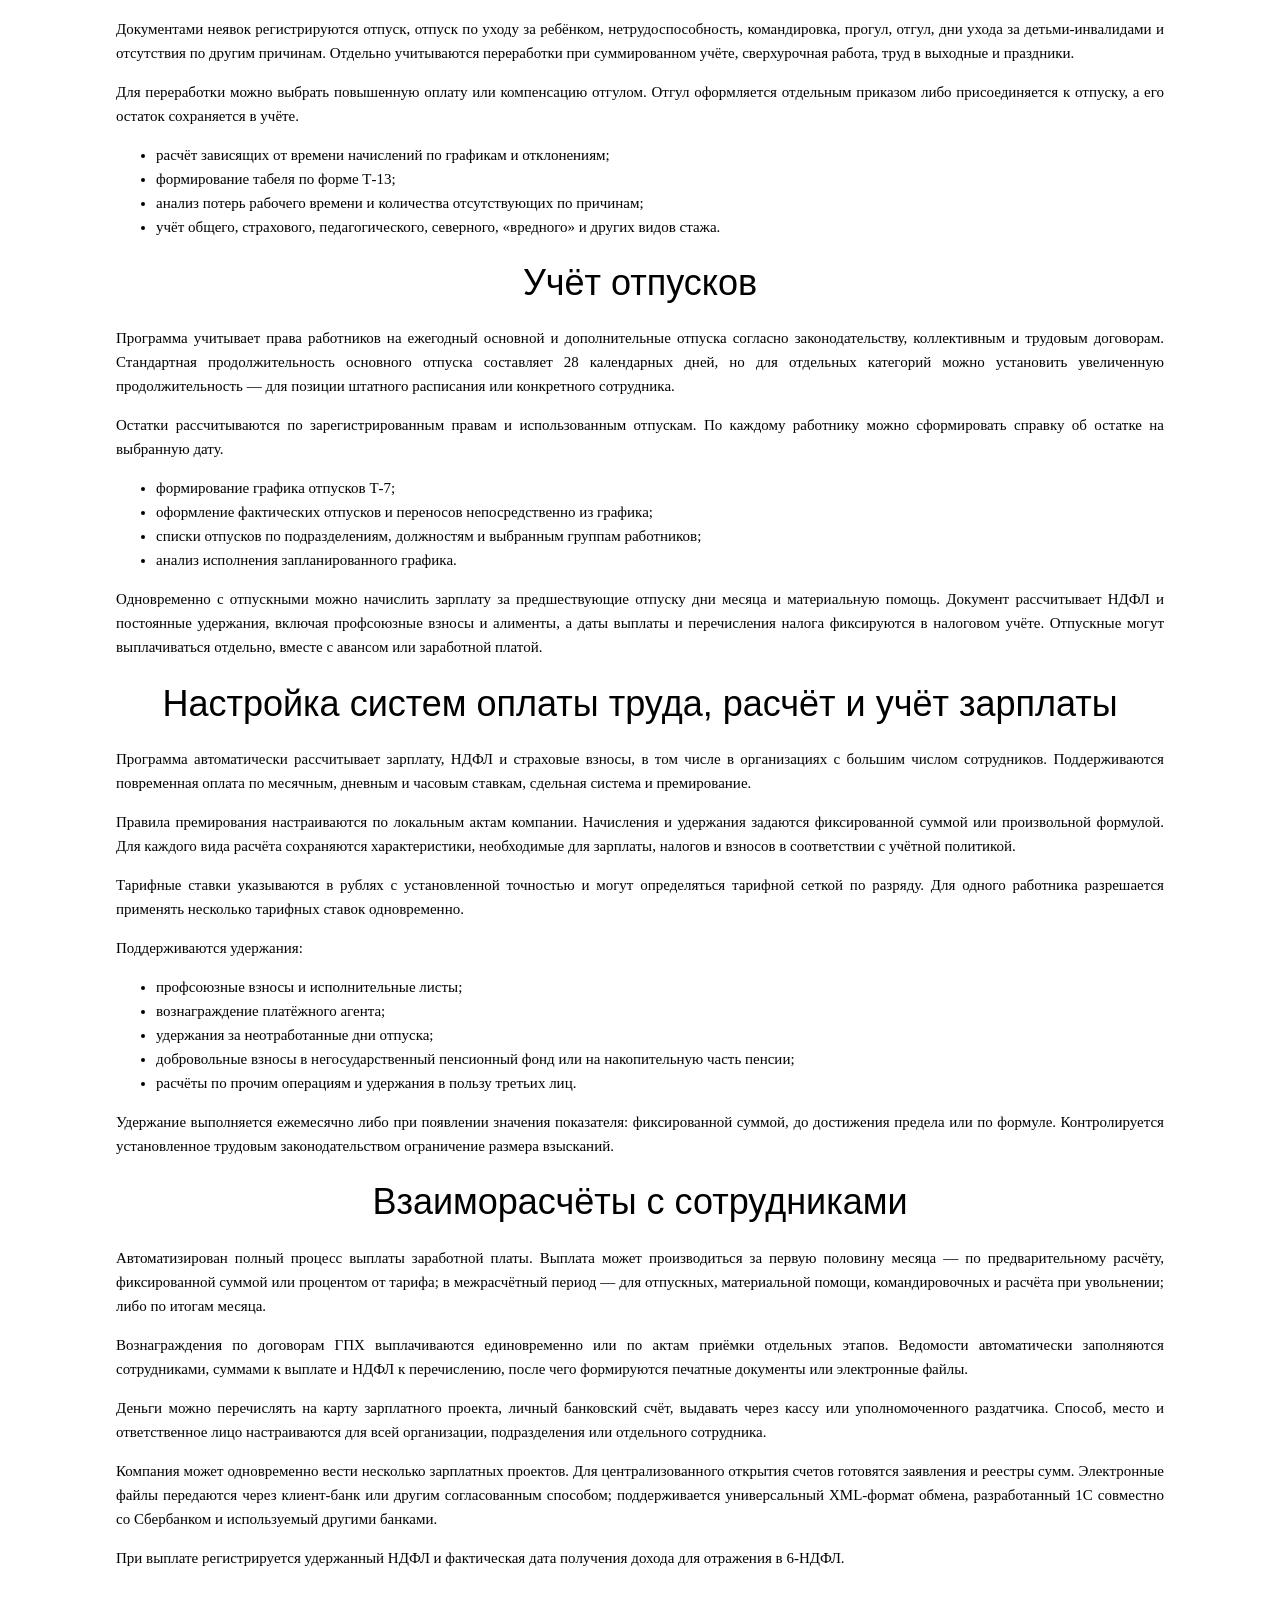
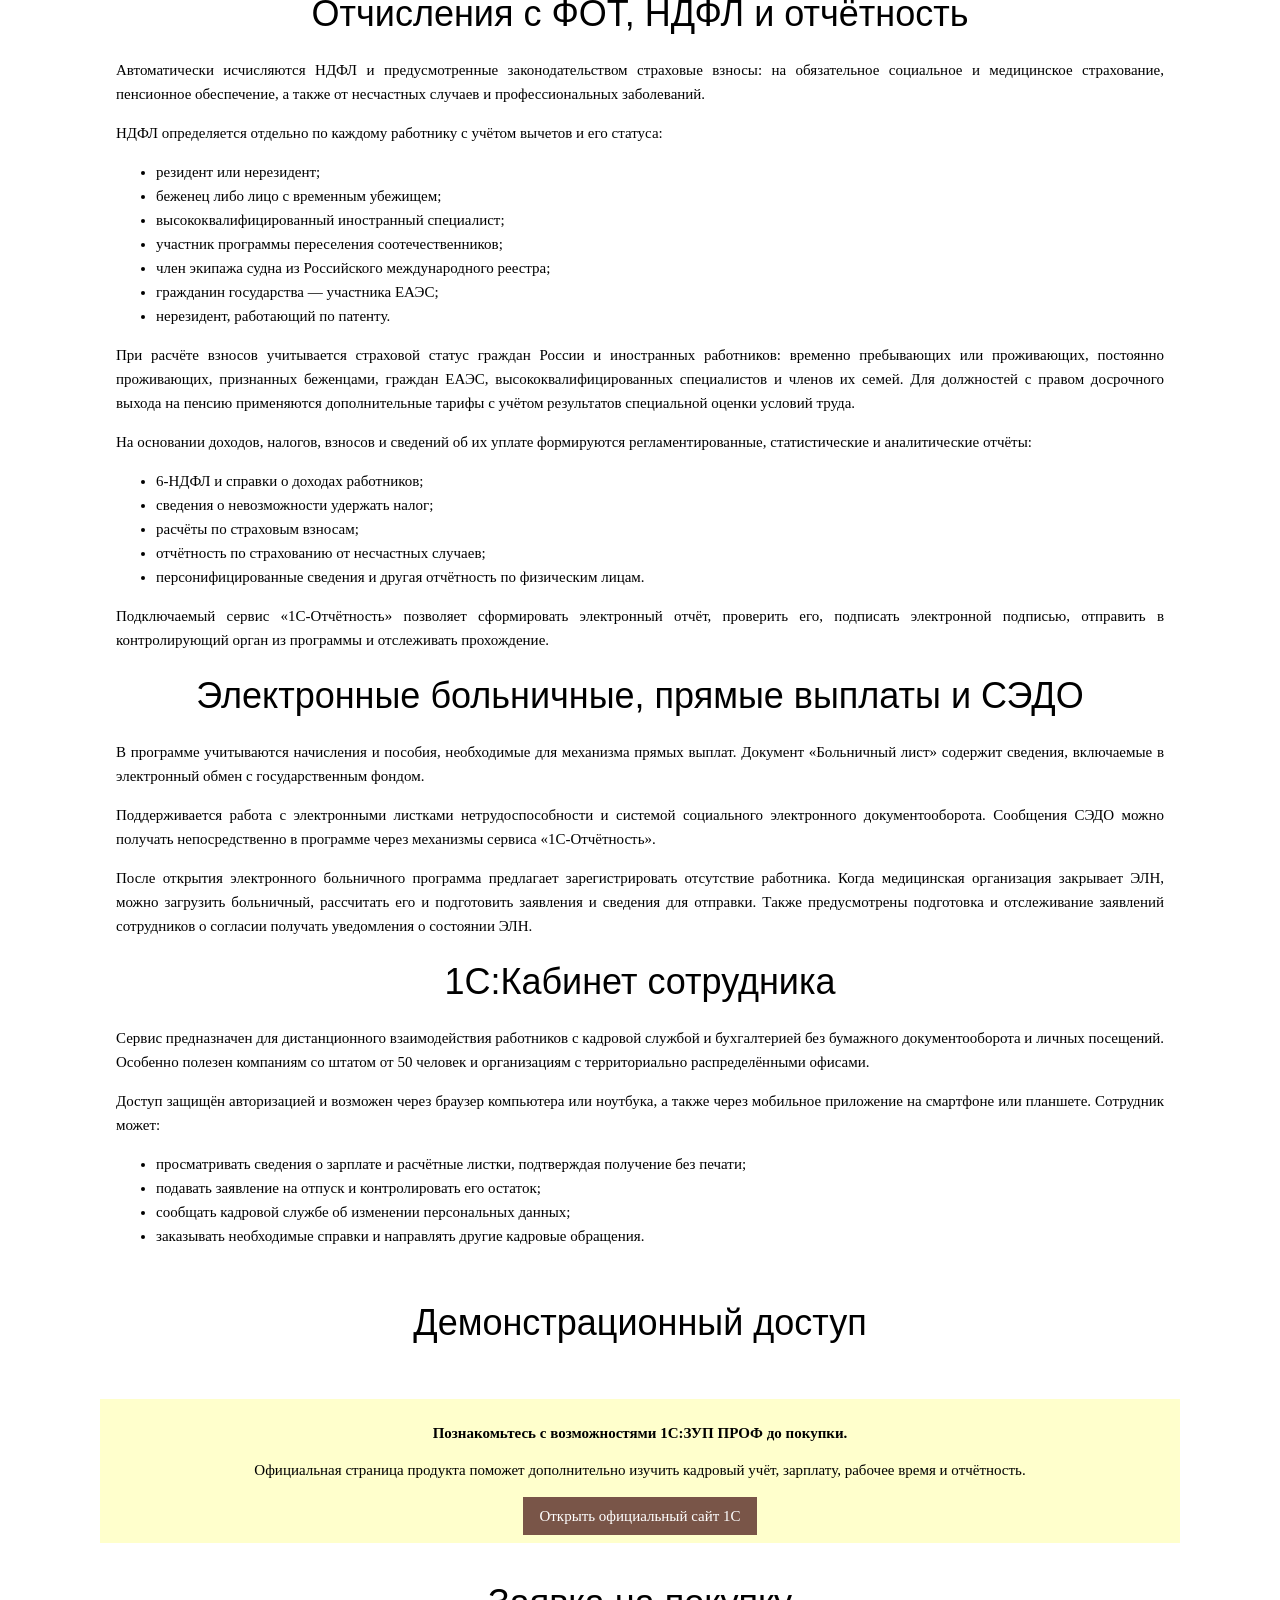
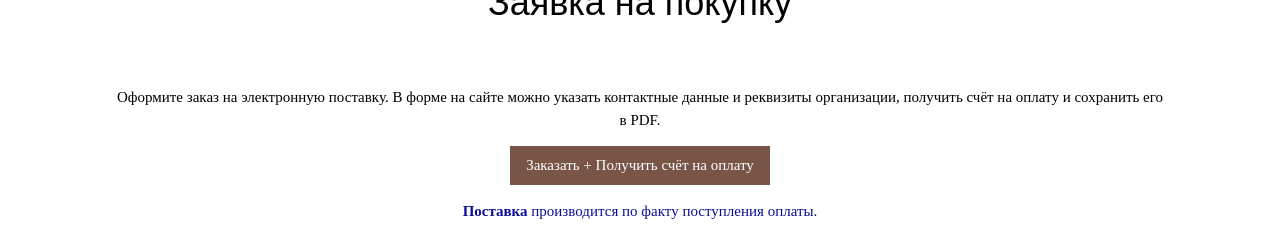
==== commit a027cfc4: "Расширить содержание страницы ЗУП ПРОФ" ====
--- a/prof.html
+++ b/prof.html
@@ -150,47 +150,159 @@
     <div class="w3-container w3-center w3-padding-16"><h2 class="p1 w3-center">Возможности 1С:ЗУП ПРОФ</h2><p style="line-height:1.5;">Программа объединяет кадровый учёт, расчёты с сотрудниками и подготовку регламентированной отчётности.</p></div>
 
     <div class="w3-container w3-content" style="line-height:1.6;">
+      <div class="w3-panel w3-pale-yellow w3-leftbar w3-border-yellow">
+        <p><b>Содержание:</b> электронные трудовые книжки, кадровый и воинский учёт, штатное расписание, рабочее время, отпуска, зарплата, взаиморасчёты, НДФЛ и взносы, отчётность, электронные больничные и кабинет сотрудника.</p>
+      </div>
+
       <h2 class="p1 w3-center">Электронные трудовые книжки</h2>
-      <p>Кадровые события из документов приёма, перевода и увольнения регистрируются для отражения в сведениях о трудовой деятельности. В программе оформляются заявления работников, уведомления и сведения, которые выдаются сотрудникам и передаются государственным органам.</p>
-      <ul><li>регистрация кадровых мероприятий;</li><li>подготовка сведений о трудовой деятельности;</li><li>оформление заявлений и уведомлений сотрудников.</li></ul>
+      <p>Под электронной трудовой книжкой понимается электронное взаимодействие работодателя с сотрудниками и государственными органами по сведениям о трудовой деятельности. В кадровых документах приёма, перевода и увольнения предусмотрен признак отражения события в трудовой книжке.</p>
+      <p>Отмеченные кадровые документы автоматически попадают в перечень мероприятий, на основании которого формируются сведения о трудовой деятельности. Работодатель может подготовить уведомления об изменениях законодательства и заявления, позволяющие сотруднику выбрать способ получения сведений.</p>
+      <ul>
+        <li>регистрация событий приёма, кадрового перевода и увольнения;</li>
+        <li>подготовка сведений по форме СТД-Р для выдачи сотруднику;</li>
+        <li>формирование заявлений и уведомлений о выборе способа ведения сведений;</li>
+        <li>автоматическое создание записи о сделанном сотрудником выборе;</li>
+        <li>выдача сведений по запросу работника или при его увольнении.</li>
+      </ul>
 
       <h2 class="p1 w3-center">Кадровый учёт и делопроизводство</h2>
-      <p>В программе регистрируются срочные и бессрочные трудовые договоры, дистанционная и сезонная работа, приёмы, кадровые переводы, изменения условий договора и увольнения. Документы можно оформлять по одному сотруднику или сразу по списку.</p>
-      <p>Поддерживаются трудовые договоры, договоры гражданско-правового характера, кадровые приказы и печатные формы. По данным учёта можно получать списки работников, сведения о движении кадров, средней и среднесписочной численности.</p>
-      <p>В карточке сотрудника хранятся личные и паспортные данные, контакты, налоговый и страховой статус, образование, состав семьи, сведения об инвалидности, предыдущей работе, наградах и воинском учёте. Можно добавлять собственные реквизиты, фотографии и сканы документов.</p>
+      <p>В программе регистрируются сотрудники со срочными и бессрочными трудовыми договорами, включая дистанционную и сезонную занятость. Можно оформлять приём, перевод, изменение условий договора и увольнение как по одному работнику, так и списком.</p>
+      <p>Автоматизировано заполнение кадровых документов и унифицированных печатных форм:</p>
+      <ul>
+        <li>трудовые договоры;</li>
+        <li>приказы о приёме Т-1 и Т-1а;</li>
+        <li>кадровые перемещения Т-5 и Т-5а;</li>
+        <li>увольнения Т-8 и Т-8а;</li>
+        <li>договоры подряда, возмездного оказания услуг и авторского заказа.</li>
+      </ul>
+      <p>Макеты печатных документов разрешается редактировать под собственные формы организации. По данным кадрового движения формируются актуальные списки работников на выбранную дату, отчёты о приёмах, переводах и увольнениях, статистика по категориям сотрудников, средняя и среднесписочная численность.</p>
+      <p>Эта информация помогает руководителю оценивать кадровую динамику компании и отдельных подразделений, видеть изменение состава коллектива и своевременно замечать проблемы в управлении персоналом.</p>
+      <h3 class="p3">Информация о сотрудниках</h3>
+      <p>Для кадровой работы, начисления зарплаты, НДФЛ и страховых взносов в карточках работников хранятся:</p>
+      <ul>
+        <li>ФИО, дата рождения, пол и паспортные данные;</li>
+        <li>ИНН и сведения страхового учёта;</li>
+        <li>телефоны, адреса электронной почты и другая контактная информация;</li>
+        <li>гражданство, налоговый и страховой статус, налоговые вычеты;</li>
+        <li>инвалидность, образование и предыдущая трудовая деятельность;</li>
+        <li>состав семьи и сведения воинского учёта;</li>
+        <li>награды, учёные степени и звания.</li>
+      </ul>
+      <p>Можно создавать дополнительные реквизиты, прикреплять фотографию, резюме и сканы документов. Для выполнения требований законодательства о персональных данных предусмотрена регистрация событий доступа и отказа в доступе, а также обезличивание информации при отсутствии согласия сотрудника на обработку данных.</p>
 
       <h2 class="p1 w3-center">Воинский учёт</h2>
-      <p>Поддерживается учёт категорий сотрудников, подлежащих воинскому учёту, включая пребывающих в запасе, состоящих на специальном учёте и забронированных за организацией.</p>
-      <ul><li>отчёты и извещения для военных комиссариатов;</li><li>листки сообщений об изменениях;</li><li>ходатайства о бронировании;</li><li>карточка учёта организации и сведения по отдельным категориям должностей.</li></ul>
+      <p>Ведётся учёт всех категорий работников, подлежащих воинскому учёту: пребывающих в запасе, состоящих на специальном учёте и забронированных за органами власти, местного самоуправления или организациями на период мобилизации, военного положения и военного времени.</p>
+      <ul>
+        <li>отчёты и извещения для военных комиссариатов;</li>
+        <li>извещения о приёме на работу военнообязанных граждан;</li>
+        <li>листки сообщений об изменении сведений;</li>
+        <li>ходатайства о бронировании и карточка учёта организации;</li>
+        <li>данные по должностям лётно-подъёмного состава и плавсостава для сведений о численности работающих и забронированных граждан.</li>
+      </ul>
 
       <h2 class="p1 w3-center">Штатное расписание</h2>
-      <p>Ведение штатного расписания включается при необходимости. Программа хранит историю изменений, показывает штатное расписание на выбранную дату и помогает сопоставлять плановую и фактическую расстановку.</p>
-      <p>Для позиции указываются подразделение, должность, условия оплаты и труда, график работы, отпуск и класс условий труда. Кадровые документы можно контролировать на соответствие штатному расписанию. Формируются штатная расстановка, сведения о занятости и вакансиях, форма Т-3 и аналитические отчёты.</p>
+      <p>Использование штатного расписания является необязательным. Небольшая компания может вести сотрудников с полным описанием мест и условий работы, а позднее сформировать первоначальное расписание по уже имеющейся расстановке, добавив необходимые корректировки и вакансии.</p>
+      <p>Компания самостоятельно решает, нужно ли контролировать кадровые документы на соответствие штатному расписанию. Утверждение расписания отдельными документами сохраняет историю изменений, позволяет получать его состояние на любую прошедшую дату и анализировать ещё не утверждённый план.</p>
+      <p>Расписание состоит из позиций. Их наименование создаётся из должности, разряда или категории и подразделения, но может быть дополнено вручную. Для позиции задаются:</p>
+      <ul>
+        <li>условия и размер оплаты труда;</li>
+        <li>положенные виды отпусков;</li>
+        <li>класс условий труда по результатам специальной оценки;</li>
+        <li>произвольное описание условий работы;</li>
+        <li>характерный для позиции график.</li>
+      </ul>
+      <p>Из позиции можно перейти к списку занимающих её сотрудников. При приёме или переводе работника начисления и их размеры заполняются по выбранной должности и подразделению.</p>
+      <ul>
+        <li>бронирование позиции за конкретным сотрудником;</li>
+        <li>хранение требований к специальностям кандидата на должность;</li>
+        <li>контроль кадровых приказов по утверждённому расписанию;</li>
+        <li>сопоставление фактической расстановки с планом;</li>
+        <li>использование разрядов и категорий должностей;</li>
+        <li>отметки о создании и расформировании подразделений, включении и исключении должностей;</li>
+        <li>печать формы Т-3 и отчётов по соблюдению, занятости и штатной расстановке.</li>
+      </ul>
 
       <h2 class="p1 w3-center">Учёт труда, рабочего времени и невыходов</h2>
-      <p>Поддерживаются пятидневные, шестидневные и сменные графики, суммированный учёт, неполное рабочее время, типовые и индивидуальные графики. Для заполнения используются федеральный и региональные производственные календари.</p>
-      <p>Регистрируются больничные, командировки, прогулы, отгулы, сверхурочная работа, работа в выходные и праздники и другие отклонения. Данные используются в кадровых документах, начислениях, табеле и аналитике рабочего времени.</p>
+      <p>Данные о рабочем времени используются в кадровом учёте, при анализе причин отсутствия, а также для расчёта начислений и выплат по фактически отработанному времени.</p>
+      <p>Можно создавать пятидневные, шестидневные и сменные графики, применять суммированный учёт и неполное рабочее время. Графики заполняются по федеральному или региональному производственному календарю и могут быть типовыми либо индивидуальными.</p>
+      <p>Документами неявок регистрируются отпуск, отпуск по уходу за ребёнком, нетрудоспособность, командировка, прогул, отгул, дни ухода за детьми-инвалидами и отсутствия по другим причинам. Отдельно учитываются переработки при суммированном учёте, сверхурочная работа, труд в выходные и праздники.</p>
+      <p>Для переработки можно выбрать повышенную оплату или компенсацию отгулом. Отгул оформляется отдельным приказом либо присоединяется к отпуску, а его остаток сохраняется в учёте.</p>
+      <ul>
+        <li>расчёт зависящих от времени начислений по графикам и отклонениям;</li>
+        <li>формирование табеля по форме Т-13;</li>
+        <li>анализ потерь рабочего времени и количества отсутствующих по причинам;</li>
+        <li>учёт общего, страхового, педагогического, северного, «вредного» и других видов стажа.</li>
+      </ul>
 
       <h2 class="p1 w3-center">Учёт отпусков</h2>
-      <p>Программа учитывает права сотрудников на ежегодные основные и дополнительные отпуска, остатки и фактическое использование отпусков. Можно планировать отпуска, оформлять переносы, продления и отзывы, рассчитывать отпускные, НДФЛ и постоянные удержания.</p>
+      <p>Программа учитывает права работников на ежегодный основной и дополнительные отпуска согласно законодательству, коллективным и трудовым договорам. Стандартная продолжительность основного отпуска составляет 28 календарных дней, но для отдельных категорий можно установить увеличенную продолжительность — для позиции штатного расписания или конкретного сотрудника.</p>
+      <p>Остатки рассчитываются по зарегистрированным правам и использованным отпускам. По каждому работнику можно сформировать справку об остатке на выбранную дату.</p>
+      <ul>
+        <li>формирование графика отпусков Т-7;</li>
+        <li>оформление фактических отпусков и переносов непосредственно из графика;</li>
+        <li>списки отпусков по подразделениям, должностям и выбранным группам работников;</li>
+        <li>анализ исполнения запланированного графика.</li>
+      </ul>
+      <p>Одновременно с отпускными можно начислить зарплату за предшествующие отпуску дни месяца и материальную помощь. Документ рассчитывает НДФЛ и постоянные удержания, включая профсоюзные взносы и алименты, а даты выплаты и перечисления налога фиксируются в налоговом учёте. Отпускные могут выплачиваться отдельно, вместе с авансом или заработной платой.</p>
 
       <h2 class="p1 w3-center">Настройка систем оплаты труда, расчёт и учёт зарплаты</h2>
-      <p>Поддерживаются тарифные ставки, тарифные сетки, показатели, формулы, надбавки, доплаты и разные варианты премирования. Начисления могут быть плановыми или разовыми и рассчитываются с учётом фактически отработанного времени.</p>
-      <p>Можно настраивать удержания по исполнительным листам, профсоюзным взносам, добровольным взносам и другим основаниям. Программа контролирует ограничения взысканий, предусмотренные трудовым законодательством.</p>
+      <p>Программа автоматически рассчитывает зарплату, НДФЛ и страховые взносы, в том числе в организациях с большим числом сотрудников. Поддерживаются повременная оплата по месячным, дневным и часовым ставкам, сдельная система и премирование.</p>
+      <p>Правила премирования настраиваются по локальным актам компании. Начисления и удержания задаются фиксированной суммой или произвольной формулой. Для каждого вида расчёта сохраняются характеристики, необходимые для зарплаты, налогов и взносов в соответствии с учётной политикой.</p>
+      <p>Тарифные ставки указываются в рублях с установленной точностью и могут определяться тарифной сеткой по разряду. Для одного работника разрешается применять несколько тарифных ставок одновременно.</p>
+      <p>Поддерживаются удержания:</p>
+      <ul>
+        <li>профсоюзные взносы и исполнительные листы;</li>
+        <li>вознаграждение платёжного агента;</li>
+        <li>удержания за неотработанные дни отпуска;</li>
+        <li>добровольные взносы в негосударственный пенсионный фонд или на накопительную часть пенсии;</li>
+        <li>расчёты по прочим операциям и удержания в пользу третьих лиц.</li>
+      </ul>
+      <p>Удержание выполняется ежемесячно либо при появлении значения показателя: фиксированной суммой, до достижения предела или по формуле. Контролируется установленное трудовым законодательством ограничение размера взысканий.</p>
 
       <h2 class="p1 w3-center">Взаиморасчёты с сотрудниками</h2>
-      <p>Зарплату можно выплачивать за первую половину месяца, в межрасчётный период и по итогам месяца. Выплаты по договорам ГПХ оформляются единовременно или по актам выполненных работ.</p>
-      <p>Программа заполняет ведомости, суммы к выплате и НДФЛ к перечислению. Поддерживаются зарплатные проекты, личные банковские счета, выплата через кассу и подготовка электронных файлов для обмена с банками.</p>
-
-      <h2 class="p1 w3-center">НДФЛ, страховые взносы и отчётность</h2>
-      <p>НДФЛ рассчитывается по каждому сотруднику с учётом вычетов и налогового статуса. Страховые взносы определяются по применяемым тарифам, страховому статусу работника и, при необходимости, дополнительным тарифам по условиям труда.</p>
-      <p>По данным учёта формируется регламентированная, статистическая и аналитическая отчётность. Сервис «1С-Отчётность» позволяет проверять и отправлять электронные отчёты непосредственно из программы при наличии подключения.</p>
-
-      <h2 class="p1 w3-center">Электронные больничные и СЭДО</h2>
-      <p>Программа поддерживает работу с электронными листками нетрудоспособности и социальным электронным документооборотом. Можно получить сведения об открытии и закрытии больничного, зарегистрировать отсутствие, рассчитать пособие и подготовить необходимые сведения для фонда.</p>
+      <p>Автоматизирован полный процесс выплаты заработной платы. Выплата может производиться за первую половину месяца — по предварительному расчёту, фиксированной суммой или процентом от тарифа; в межрасчётный период — для отпускных, материальной помощи, командировочных и расчёта при увольнении; либо по итогам месяца.</p>
+      <p>Вознаграждения по договорам ГПХ выплачиваются единовременно или по актам приёмки отдельных этапов. Ведомости автоматически заполняются сотрудниками, суммами к выплате и НДФЛ к перечислению, после чего формируются печатные документы или электронные файлы.</p>
+      <p>Деньги можно перечислять на карту зарплатного проекта, личный банковский счёт, выдавать через кассу или уполномоченного раздатчика. Способ, место и ответственное лицо настраиваются для всей организации, подразделения или отдельного сотрудника.</p>
+      <p>Компания может одновременно вести несколько зарплатных проектов. Для централизованного открытия счетов готовятся заявления и реестры сумм. Электронные файлы передаются через клиент-банк или другим согласованным способом; поддерживается универсальный XML-формат обмена, разработанный 1С совместно со Сбербанком и используемый другими банками.</p>
+      <p>При выплате регистрируется удержанный НДФЛ и фактическая дата получения дохода для отражения в 6-НДФЛ.</p>
+
+      <h2 class="p1 w3-center">Отчисления с ФОТ, НДФЛ и отчётность</h2>
+      <p>Автоматически исчисляются НДФЛ и предусмотренные законодательством страховые взносы: на обязательное социальное и медицинское страхование, пенсионное обеспечение, а также от несчастных случаев и профессиональных заболеваний.</p>
+      <p>НДФЛ определяется отдельно по каждому работнику с учётом вычетов и его статуса:</p>
+      <ul>
+        <li>резидент или нерезидент;</li>
+        <li>беженец либо лицо с временным убежищем;</li>
+        <li>высококвалифицированный иностранный специалист;</li>
+        <li>участник программы переселения соотечественников;</li>
+        <li>член экипажа судна из Российского международного реестра;</li>
+        <li>гражданин государства — участника ЕАЭС;</li>
+        <li>нерезидент, работающий по патенту.</li>
+      </ul>
+      <p>При расчёте взносов учитывается страховой статус граждан России и иностранных работников: временно пребывающих или проживающих, постоянно проживающих, признанных беженцами, граждан ЕАЭС, высококвалифицированных специалистов и членов их семей. Для должностей с правом досрочного выхода на пенсию применяются дополнительные тарифы с учётом результатов специальной оценки условий труда.</p>
+      <p>На основании доходов, налогов, взносов и сведений об их уплате формируются регламентированные, статистические и аналитические отчёты:</p>
+      <ul>
+        <li>6-НДФЛ и справки о доходах работников;</li>
+        <li>сведения о невозможности удержать налог;</li>
+        <li>расчёты по страховым взносам;</li>
+        <li>отчётность по страхованию от несчастных случаев;</li>
+        <li>персонифицированные сведения и другая отчётность по физическим лицам.</li>
+      </ul>
+      <p>Подключаемый сервис «1С-Отчётность» позволяет сформировать электронный отчёт, проверить его, подписать электронной подписью, отправить в контролирующий орган из программы и отслеживать прохождение.</p>
+
+      <h2 class="p1 w3-center">Электронные больничные, прямые выплаты и СЭДО</h2>
+      <p>В программе учитываются начисления и пособия, необходимые для механизма прямых выплат. Документ «Больничный лист» содержит сведения, включаемые в электронный обмен с государственным фондом.</p>
+      <p>Поддерживается работа с электронными листками нетрудоспособности и системой социального электронного документооборота. Сообщения СЭДО можно получать непосредственно в программе через механизмы сервиса «1С-Отчётность».</p>
+      <p>После открытия электронного больничного программа предлагает зарегистрировать отсутствие работника. Когда медицинская организация закрывает ЭЛН, можно загрузить больничный, рассчитать его и подготовить заявления и сведения для отправки. Также предусмотрены подготовка и отслеживание заявлений сотрудников о согласии получать уведомления о состоянии ЭЛН.</p>
 
       <h2 class="p1 w3-center">1С:Кабинет сотрудника</h2>
-      <p>Подключаемый сервис помогает сотрудникам взаимодействовать с кадровой службой и бухгалтерией через браузер или мобильное приложение. Сотрудники могут получать расчётные листки, видеть данные о зарплате, подавать заявления на отпуск, запрашивать справки и сообщать об изменении личных данных.</p>
+      <p>Сервис предназначен для дистанционного взаимодействия работников с кадровой службой и бухгалтерией без бумажного документооборота и личных посещений. Особенно полезен компаниям со штатом от 50 человек и организациям с территориально распределёнными офисами.</p>
+      <p>Доступ защищён авторизацией и возможен через браузер компьютера или ноутбука, а также через мобильное приложение на смартфоне или планшете. Сотрудник может:</p>
+      <ul>
+        <li>просматривать сведения о зарплате и расчётные листки, подтверждая получение без печати;</li>
+        <li>подавать заявление на отпуск и контролировать его остаток;</li>
+        <li>сообщать кадровой службе об изменении персональных данных;</li>
+        <li>заказывать необходимые справки и направлять другие кадровые обращения.</li>
+      </ul>
     </div>
 
     <div class="w3-container w3-center w3-padding-16"><h2 class="p1 w3-center">Демонстрационный доступ</h2></div>
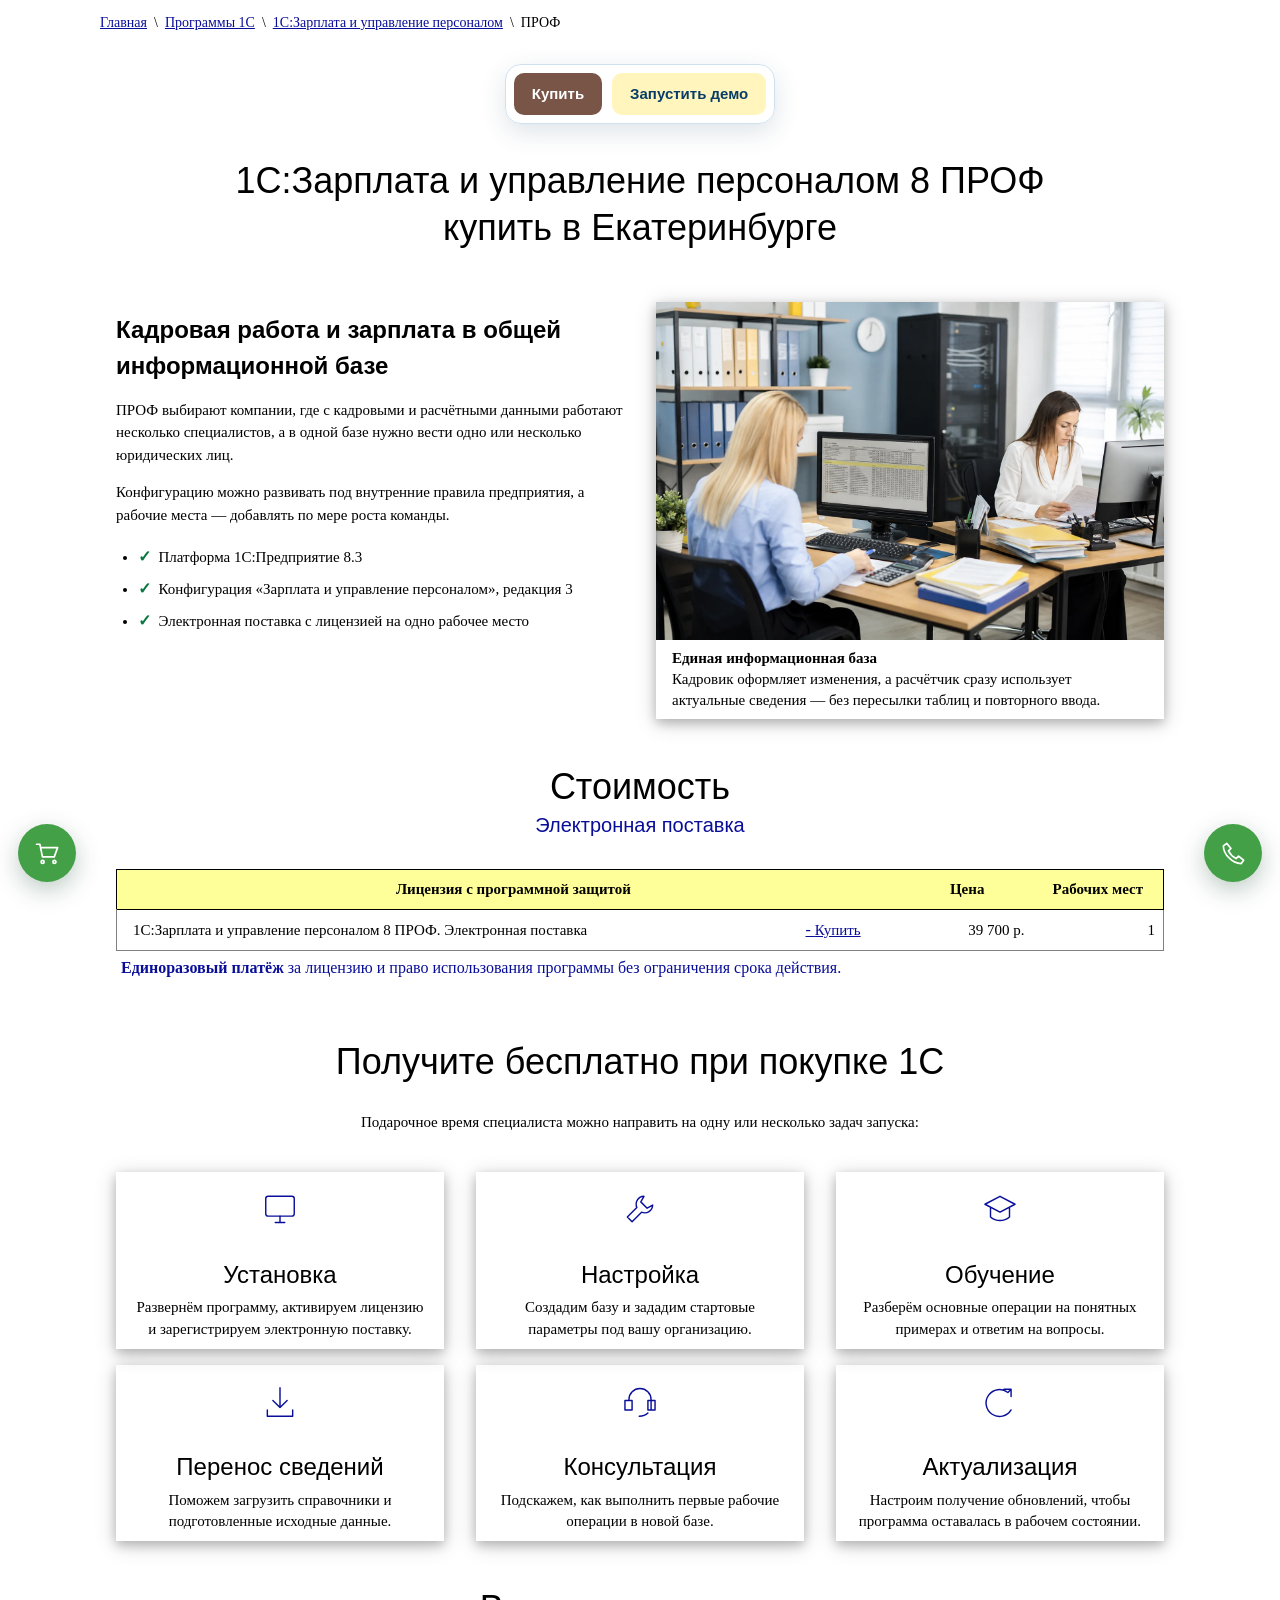
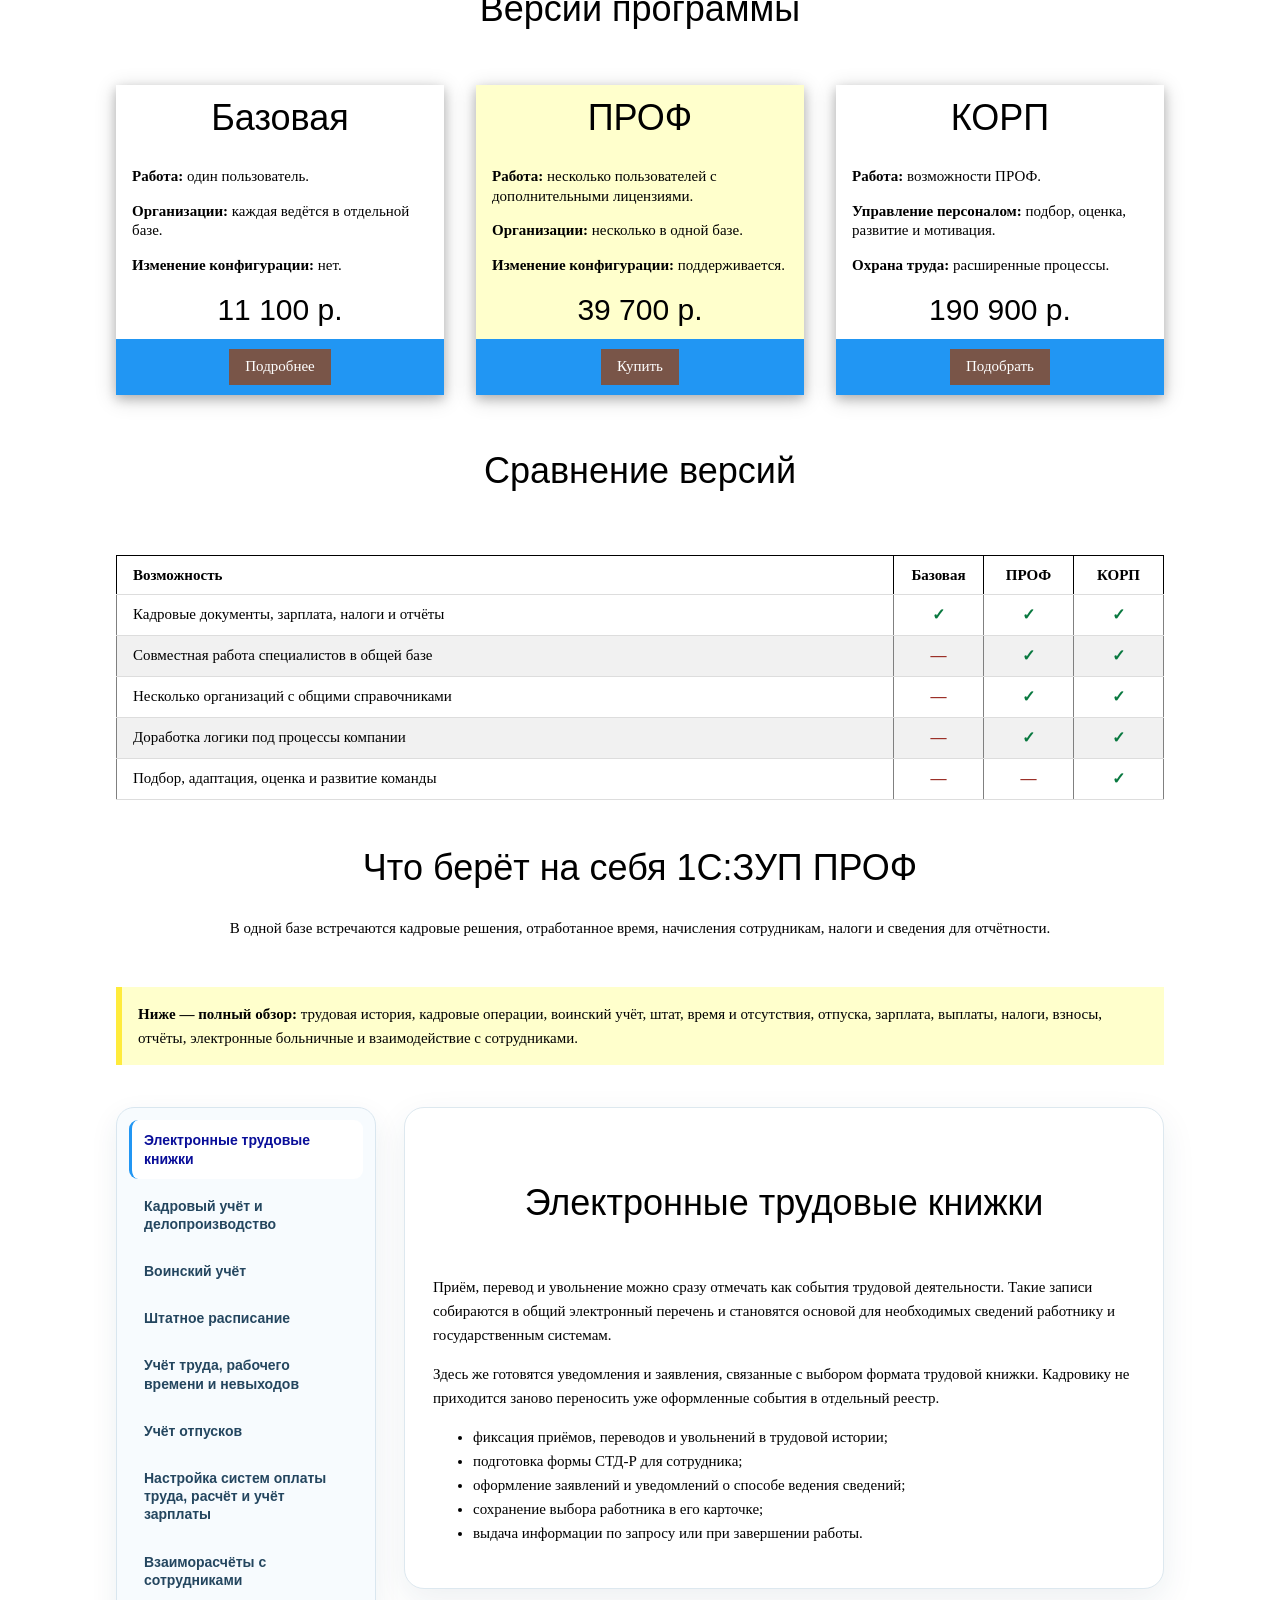
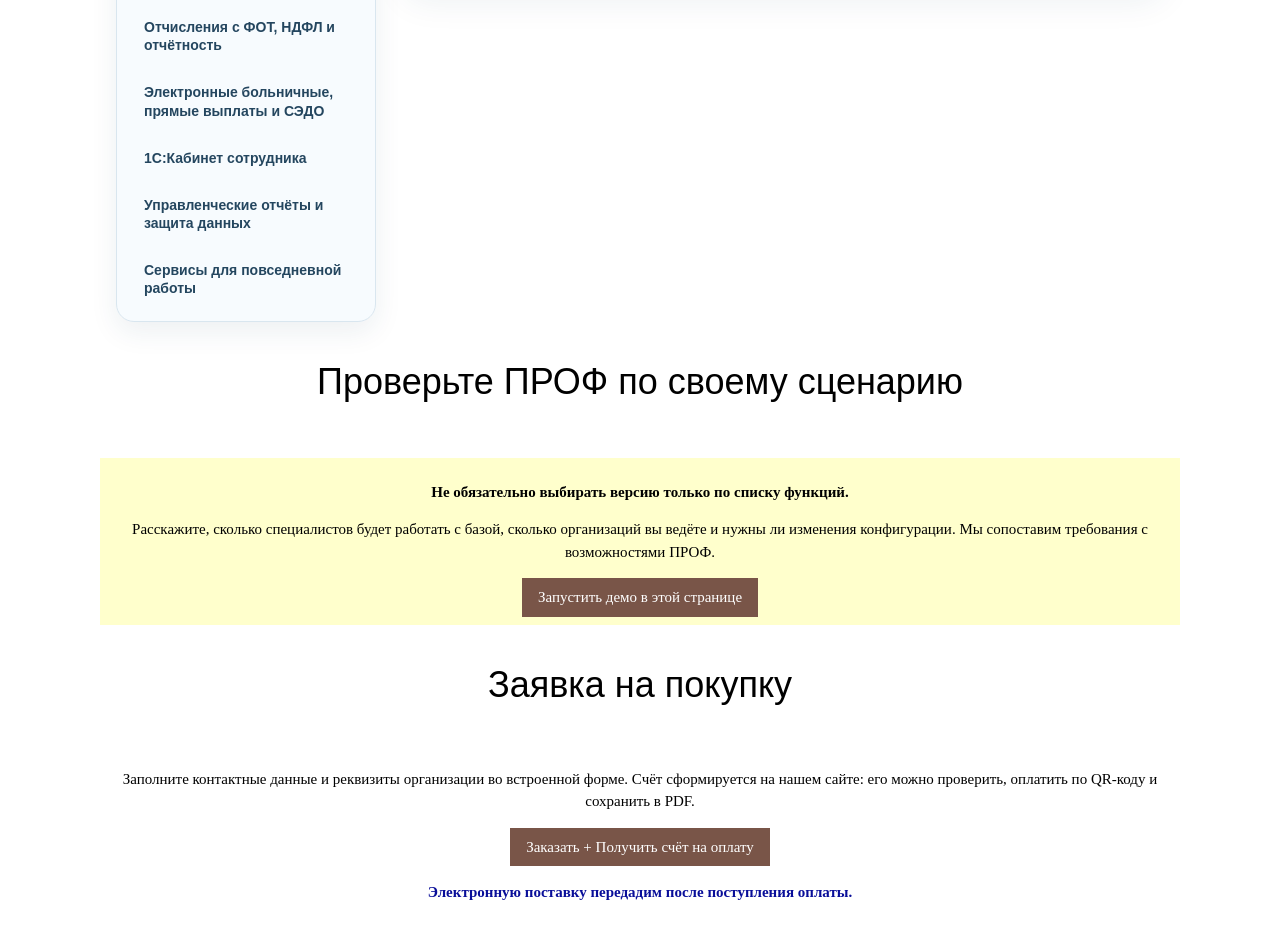
==== commit f922c9d3: "Обновить страницы Базовой и ПРОФ" ====
--- a/prof.html
+++ b/prof.html
@@ -4,37 +4,36 @@
   <meta charset="utf-8">
   <meta name="viewport" content="width=device-width, initial-scale=1">
   <title>1С:Зарплата и управление персоналом 8 ПРОФ — купить в Екатеринбурге</title>
-  <meta name="description" content="1С:Зарплата и управление персоналом 8 ПРОФ: кадровый учёт, расчёт зарплаты, рабочее время, налоги, взносы и отчётность. Цена электронной поставки и заказ счёта.">
+  <meta name="description" content="1С:ЗУП ПРОФ для совместной работы кадровой службы и расчётчиков: возможности, отличия версий, цена электронной поставки и оформление счёта на нашем сайте.">
   <meta name="robots" content="index,follow">
   <link rel="canonical" href="https://ekburg.1c-center.net/software-1c_business1c_zrp_uprav_personal_prof.html">
   <meta property="og:title" content="1С:Зарплата и управление персоналом 8 ПРОФ">
-  <meta property="og:description" content="Кадровый учёт и расчёт заработной платы для компаний разного масштаба.">
+  <meta property="og:description" content="Кадры, зарплата, налоги, отчётность и работа нескольких специалистов в общей базе.">
   <meta property="og:type" content="product">
   <meta property="og:site_name" content="1С-ЦЕНТР Программист">
   <meta property="og:image" content="assets/prof-team.webp">
-  <link rel="stylesheet" href="https://www.w3schools.com/lib/w3-theme-indigo.css">
-  <link rel="stylesheet" href="https://fonts.googleapis.com/css?family=Lato">
-  <link rel="stylesheet" href="https://cdnjs.cloudflare.com/ajax/libs/font-awesome/4.7.0/css/font-awesome.min.css">
   <link rel="stylesheet" href="style.css">
   <link rel="stylesheet" href="style-w3.css">
   <link rel="stylesheet" href="style-after-w3.css">
   <link rel="stylesheet" href="page.css">
+  <link rel="stylesheet" href="experience.css">
   <style>
     .purchase-gifts {display:flex;flex-wrap:wrap;align-items:stretch;}
     .purchase-gifts > .w3-third {display:flex;}
     .purchase-gifts > .w3-third > .w3-card-4 {display:flex;flex:1;flex-direction:column;justify-content:flex-start;width:100%;margin:0;}
     .purchase-gifts h3 {margin:10px 0 6px;}
     .purchase-gifts p {margin:0;line-height:1.45;}
+    .feature-icon {width:38px;height:38px;stroke:#090e99;stroke-width:1.8;fill:none;stroke-linecap:round;stroke-linejoin:round;}
+    .check {color:#08783f;font-size:1.35rem;font-weight:700;}
+    .dash {color:#9b3028;font-size:1.35rem;font-weight:700;}
     @media (max-width:600px) {
       .purchase-gifts > .w3-third {width:100%;}
     }
   </style>
   <script src="versions.js" defer></script>
-  <script type="application/ld+json">
-  {"@context":"https://schema.org","@type":"Product","name":"1С:Зарплата и управление персоналом 8 ПРОФ. Электронная поставка","sku":"2900001850223","brand":{"@type":"Brand","name":"1С"},"category":"Кадровый учёт и расчёт заработной платы","image":"assets/prof-team.webp","offers":{"@type":"Offer","price":"39700","priceCurrency":"RUB","availability":"https://schema.org/InStock","url":"https://ekburg.1c-center.net/basket.php?id=2900001850223&users=0"}}
-  </script>
+  <script src="experience.js" defer></script>
 </head>
-<body style="line-height:1;">
+<body class="zup-page" style="line-height:1;">
   <main id="content">
     <div class="w3-container w3-content addressbar w3-padding-16">
       <a href="https://ekburg.1c-center.net/">Главная</a> &nbsp;\&nbsp;
@@ -48,13 +47,13 @@
 
     <div class="w3-row w3-content w3-padding-16" style="line-height:1.5;">
       <div class="w3-half w3-padding">
-        <p class="p3"><b>Для кадрового учёта и расчёта зарплаты</b></p>
-        <p>Программа подходит компаниям разного масштаба, в том числе организациям с обособленными подразделениями.</p>
-        <p>В версии ПРОФ можно адаптировать конфигурацию к особенностям конкретного предприятия.</p>
+        <p class="p3"><b>Кадровая работа и зарплата в общей информационной базе</b></p>
+        <p>ПРОФ выбирают компании, где с кадровыми и расчётными данными работают несколько специалистов, а в одной базе нужно вести одно или несколько юридических лиц.</p>
+        <p>Конфигурацию можно развивать под внутренние правила предприятия, а рабочие места — добавлять по мере роста команды.</p>
         <ul style="padding-left:22px;">
-          <li class="w3-padding-4"><i class="fa fa-check"></i>&nbsp; Платформа 1С:Предприятие 8.3</li>
-          <li class="w3-padding-4"><i class="fa fa-check"></i>&nbsp; Конфигурация «Зарплата и управление персоналом», редакция 3</li>
-          <li class="w3-padding-4"><i class="fa fa-check"></i>&nbsp; Электронная поставка на одно рабочее место</li>
+          <li class="w3-padding-4"><span class="check" aria-hidden="true">✓</span>&nbsp; Платформа 1С:Предприятие 8.3</li>
+          <li class="w3-padding-4"><span class="check" aria-hidden="true">✓</span>&nbsp; Конфигурация «Зарплата и управление персоналом», редакция 3</li>
+          <li class="w3-padding-4"><span class="check" aria-hidden="true">✓</span>&nbsp; Электронная поставка с лицензией на одно рабочее место</li>
         </ul>
       </div>
       <div class="w3-half w3-padding">
@@ -62,7 +61,7 @@
           <img src="assets/prof-team.webp" width="1536" height="1024" alt="Кадровик и расчётчик зарплаты совместно работают в 1С:ЗУП ПРОФ" style="width:100%;height:auto;display:block;">
           <div class="w3-container w3-padding" style="background:rgba(255,255,255,.9);line-height:1.4;">
             <b>Единая информационная база</b><br>
-            Кадровая служба и расчётчики работают с общими актуальными данными.
+            Кадровик оформляет изменения, а расчётчик сразу использует актуальные сведения — без пересылки таблиц и повторного ввода.
           </div>
         </div>
       </div>
@@ -101,19 +100,19 @@
 
     <div class="w3-container w3-center w3-padding-16">
       <h2 class="p1 w3-center">Получите бесплатно при покупке 1С</h2>
-      <p style="line-height:1.5;">В рамках подарочного времени вы получите следующие услуги:</p>
+      <p style="line-height:1.5;">Подарочное время специалиста можно направить на одну или несколько задач запуска:</p>
     </div>
     <div class="w3-row w3-content w3-center purchase-gifts" style="line-height:1.35;">
-      <div class="w3-third w3-padding"><div class="w3-card-4 w3-padding"><div class="p2"><i class="fa fa-desktop"></i></div><h3 class="p3">Установка</h3><p>Установка программы, активация лицензии и регистрация комплекта поставки.</p></div></div>
-      <div class="w3-third w3-padding"><div class="w3-card-4 w3-padding"><div class="p2"><i class="fa fa-wrench"></i></div><h3 class="p3">Настройка</h3><p>Подготовка информационной базы и первоначальная настройка параметров учёта.</p></div></div>
-      <div class="w3-third w3-padding"><div class="w3-card-4 w3-padding"><div class="p2"><i class="fa fa-graduation-cap"></i></div><h3 class="p3">Обучение</h3><p>Демонстрация работы с программой, обучение и ответы на вопросы.</p></div></div>
-      <div class="w3-third w3-padding"><div class="w3-card-4 w3-padding"><div class="p2"><i class="fa fa-download"></i></div><h3 class="p3">Загрузка данных</h3><p>Помощь с загрузкой справочников и необходимых исходных данных.</p></div></div>
-      <div class="w3-third w3-padding"><div class="w3-card-4 w3-padding"><div class="p2"><i class="fa fa-phone"></i></div><h3 class="p3">Поддержка</h3><p>Консультации по началу работы и использованию программы.</p></div></div>
-      <div class="w3-third w3-padding"><div class="w3-card-4 w3-padding"><div class="p2"><i class="fa fa-refresh"></i></div><h3 class="p3">Обновление</h3><p>Подключение к сервисам обновления и актуализации программы.</p></div></div>
+      <div class="w3-third w3-padding"><div class="w3-card-4 w3-padding"><div class="p2"><svg class="feature-icon" aria-hidden="true" viewBox="0 0 48 48"><rect x="6" y="8" width="36" height="25" rx="3"/><path d="M18 41h12M24 33v8"/></svg></div><h3 class="p3">Установка</h3><p>Развернём программу, активируем лицензию и зарегистрируем электронную поставку.</p></div></div>
+      <div class="w3-third w3-padding"><div class="w3-card-4 w3-padding"><div class="p2"><svg class="feature-icon" aria-hidden="true" viewBox="0 0 48 48"><path d="M29 8a10 10 0 0 0-9 14L8 34l6 6 12-12a10 10 0 0 0 14-9l-7 4-8-8z"/></svg></div><h3 class="p3">Настройка</h3><p>Создадим базу и зададим стартовые параметры под вашу организацию.</p></div></div>
+      <div class="w3-third w3-padding"><div class="w3-card-4 w3-padding"><div class="p2"><svg class="feature-icon" aria-hidden="true" viewBox="0 0 48 48"><path d="M5 18 24 8l19 10-19 10zM12 23v11c7 6 17 6 24 0V23"/></svg></div><h3 class="p3">Обучение</h3><p>Разберём основные операции на понятных примерах и ответим на вопросы.</p></div></div>
+      <div class="w3-third w3-padding"><div class="w3-card-4 w3-padding"><div class="p2"><svg class="feature-icon" aria-hidden="true" viewBox="0 0 48 48"><path d="M24 6v25m-9-9 9 9 9-9M8 34v8h32v-8"/></svg></div><h3 class="p3">Перенос сведений</h3><p>Поможем загрузить справочники и подготовленные исходные данные.</p></div></div>
+      <div class="w3-third w3-padding"><div class="w3-card-4 w3-padding"><div class="p2"><svg class="feature-icon" aria-hidden="true" viewBox="0 0 48 48"><path d="M10 21a14 14 0 0 1 28 0v13M10 22H5v12h9V22zm28 0h5v12h-9V22zM34 38c-3 3-7 4-11 4"/></svg></div><h3 class="p3">Консультация</h3><p>Подскажем, как выполнить первые рабочие операции в новой базе.</p></div></div>
+      <div class="w3-third w3-padding"><div class="w3-card-4 w3-padding"><div class="p2"><svg class="feature-icon" aria-hidden="true" viewBox="0 0 48 48"><path d="M38 17V8l-4 4a17 17 0 1 0 4 22M38 8h-9"/></svg></div><h3 class="p3">Актуализация</h3><p>Настроим получение обновлений, чтобы программа оставалась в рабочем состоянии.</p></div></div>
     </div>
 
     <div class="w3-container w3-center w3-padding-16"><h2 class="p1 w3-center">Версии программы</h2></div>
-    <div class="w3-row w3-content w3-center" style="line-height:1.3;">
+    <div class="w3-row w3-content w3-center zup-version-cards" style="line-height:1.3;">
       <div class="w3-third"><div class="w3-card-4 w3-margin">
         <div class="w3-container"><h3 class="p1 w3-center">Базовая</h3></div>
         <div class="w3-container"><p class="w3-left-align"><b>Работа:</b> один пользователь.</p><p class="w3-left-align"><b>Организации:</b> каждая ведётся в отдельной базе.</p><p class="w3-left-align"><b>Изменение конфигурации:</b> нет.</p><div class="p2 w3-center">11&nbsp;100&nbsp;р.</div></div>
@@ -127,7 +126,7 @@
       <div class="w3-third"><div class="w3-card-4 w3-margin">
         <div class="w3-container"><h3 class="p1 w3-center">КОРП</h3></div>
         <div class="w3-container"><p class="w3-left-align"><b>Работа:</b> возможности ПРОФ.</p><p class="w3-left-align"><b>Управление персоналом:</b> подбор, оценка, развитие и мотивация.</p><p class="w3-left-align"><b>Охрана труда:</b> расширенные процессы.</p><div class="p2 w3-center">190&nbsp;900&nbsp;р.</div></div>
-        <div class="w3-container w3-blue w3-padding-10"><a class="w3-btn w3-brown" href="https://1c.ru/">Подробнее</a></div>
+        <div class="w3-container w3-blue w3-padding-10"><a class="w3-btn w3-brown" href="https://ekburg.1c-center.net/software-1c_business1c_zrp_uprav_personal.html">Подобрать</a></div>
       </div></div>
     </div>
 
@@ -137,37 +136,38 @@
         <table class="w3-table-all" border="1" cellspacing="0" cellpadding="0" style="line-height:1.5;">
           <thead class="PriceTable"><tr><th height="32">Возможность</th><th width="90" class="w3-center">Базовая</th><th width="90" class="w3-center">ПРОФ</th><th width="90" class="w3-center">КОРП</th></tr></thead>
           <tbody class="PriceTable">
-            <tr><td>Кадровый учёт и расчёт заработной платы</td><td class="compare w3-center"><i class="fa fa-check"></i></td><td class="compare w3-center"><i class="fa fa-check"></i></td><td class="compare w3-center"><i class="fa fa-check"></i></td></tr>
-            <tr><td>Работа нескольких пользователей в одной информационной базе</td><td class="compare w3-center"><i class="fa fa-remove"></i></td><td class="compare w3-center"><i class="fa fa-check"></i></td><td class="compare w3-center"><i class="fa fa-check"></i></td></tr>
-            <tr><td>Ведение нескольких организаций в одной базе</td><td class="compare w3-center"><i class="fa fa-remove"></i></td><td class="compare w3-center"><i class="fa fa-check"></i></td><td class="compare w3-center"><i class="fa fa-check"></i></td></tr>
-            <tr><td>Адаптация конфигурации под особенности предприятия</td><td class="compare w3-center"><i class="fa fa-remove"></i></td><td class="compare w3-center"><i class="fa fa-check"></i></td><td class="compare w3-center"><i class="fa fa-check"></i></td></tr>
-            <tr><td>Подбор, оценка, развитие и мотивация персонала</td><td class="compare w3-center"><i class="fa fa-remove"></i></td><td class="compare w3-center"><i class="fa fa-remove"></i></td><td class="compare w3-center"><i class="fa fa-check"></i></td></tr>
+            <tr><td>Кадровые документы, зарплата, налоги и отчёты</td><td class="compare w3-center"><span class="check">✓</span></td><td class="compare w3-center"><span class="check">✓</span></td><td class="compare w3-center"><span class="check">✓</span></td></tr>
+            <tr><td>Совместная работа специалистов в общей базе</td><td class="compare w3-center"><span class="dash">—</span></td><td class="compare w3-center"><span class="check">✓</span></td><td class="compare w3-center"><span class="check">✓</span></td></tr>
+            <tr><td>Несколько организаций с общими справочниками</td><td class="compare w3-center"><span class="dash">—</span></td><td class="compare w3-center"><span class="check">✓</span></td><td class="compare w3-center"><span class="check">✓</span></td></tr>
+            <tr><td>Доработка логики под процессы компании</td><td class="compare w3-center"><span class="dash">—</span></td><td class="compare w3-center"><span class="check">✓</span></td><td class="compare w3-center"><span class="check">✓</span></td></tr>
+            <tr><td>Подбор, адаптация, оценка и развитие команды</td><td class="compare w3-center"><span class="dash">—</span></td><td class="compare w3-center"><span class="dash">—</span></td><td class="compare w3-center"><span class="check">✓</span></td></tr>
           </tbody>
         </table>
       </div>
     </div>
 
-    <div class="w3-container w3-center w3-padding-16"><h2 class="p1 w3-center">Возможности 1С:ЗУП ПРОФ</h2><p style="line-height:1.5;">Программа объединяет кадровый учёт, расчёты с сотрудниками и подготовку регламентированной отчётности.</p></div>
-
-    <div class="w3-container w3-content" style="line-height:1.6;">
+    <div class="w3-container w3-center w3-padding-16"><h2 class="p1 w3-center">Что берёт на себя 1С:ЗУП ПРОФ</h2><p style="line-height:1.5;">В одной базе встречаются кадровые решения, отработанное время, начисления сотрудникам, налоги и сведения для отчётности.</p></div>
+
+    <div class="w3-container w3-content" style="line-height:1.6;" data-long-content>
       <div class="w3-panel w3-pale-yellow w3-leftbar w3-border-yellow">
-        <p><b>Содержание:</b> электронные трудовые книжки, кадровый и воинский учёт, штатное расписание, рабочее время, отпуска, зарплата, взаиморасчёты, НДФЛ и взносы, отчётность, электронные больничные и кабинет сотрудника.</p>
+        <p><b>Ниже — полный обзор:</b> трудовая история, кадровые операции, воинский учёт, штат, время и отсутствия, отпуска, зарплата, выплаты, налоги, взносы, отчёты, электронные больничные и взаимодействие с сотрудниками.</p>
       </div>
 
       <h2 class="p1 w3-center">Электронные трудовые книжки</h2>
-      <p>Под электронной трудовой книжкой понимается электронное взаимодействие работодателя с сотрудниками и государственными органами по сведениям о трудовой деятельности. В кадровых документах приёма, перевода и увольнения предусмотрен признак отражения события в трудовой книжке.</p>
-      <p>Отмеченные кадровые документы автоматически попадают в перечень мероприятий, на основании которого формируются сведения о трудовой деятельности. Работодатель может подготовить уведомления об изменениях законодательства и заявления, позволяющие сотруднику выбрать способ получения сведений.</p>
-      <ul>
-        <li>регистрация событий приёма, кадрового перевода и увольнения;</li>
-        <li>подготовка сведений по форме СТД-Р для выдачи сотруднику;</li>
-        <li>формирование заявлений и уведомлений о выборе способа ведения сведений;</li>
-        <li>автоматическое создание записи о сделанном сотрудником выборе;</li>
-        <li>выдача сведений по запросу работника или при его увольнении.</li>
+      <p>Приём, перевод и увольнение можно сразу отмечать как события трудовой деятельности. Такие записи собираются в общий электронный перечень и становятся основой для необходимых сведений работнику и государственным системам.</p>
+      <p>Здесь же готовятся уведомления и заявления, связанные с выбором формата трудовой книжки. Кадровику не приходится заново переносить уже оформленные события в отдельный реестр.</p>
+      <ul>
+        <li>фиксация приёмов, переводов и увольнений в трудовой истории;</li>
+        <li>подготовка формы СТД-Р для сотрудника;</li>
+        <li>оформление заявлений и уведомлений о способе ведения сведений;</li>
+        <li>сохранение выбора работника в его карточке;</li>
+        <li>выдача информации по запросу или при завершении работы.</li>
       </ul>
 
       <h2 class="p1 w3-center">Кадровый учёт и делопроизводство</h2>
-      <p>В программе регистрируются сотрудники со срочными и бессрочными трудовыми договорами, включая дистанционную и сезонную занятость. Можно оформлять приём, перевод, изменение условий договора и увольнение как по одному работнику, так и списком.</p>
-      <p>Автоматизировано заполнение кадровых документов и унифицированных печатных форм:</p>
+      <figure class="zup-content-photo"><img src="assets/prof-collaboration.webp" width="1536" height="1024" loading="lazy" alt="Кадровый специалист и расчётчик совместно проверяют документы сотрудников"><figcaption><strong>Одна база для кадров и расчёта</strong>Изменения, оформленные кадровиком, сразу доступны специалисту по зарплате.</figcaption></figure>
+      <p>В базе учитываются обычные, срочные, сезонные и дистанционные отношения с сотрудниками. Приём, перевод, изменение условий и увольнение оформляются как для одного человека, так и сразу для группы.</p>
+      <p>Данные из карточки автоматически подставляются в кадровые документы и печатные формы:</p>
       <ul>
         <li>трудовые договоры;</li>
         <li>приказы о приёме Т-1 и Т-1а;</li>
@@ -175,10 +175,10 @@
         <li>увольнения Т-8 и Т-8а;</li>
         <li>договоры подряда, возмездного оказания услуг и авторского заказа.</li>
       </ul>
-      <p>Макеты печатных документов разрешается редактировать под собственные формы организации. По данным кадрового движения формируются актуальные списки работников на выбранную дату, отчёты о приёмах, переводах и увольнениях, статистика по категориям сотрудников, средняя и среднесписочная численность.</p>
-      <p>Эта информация помогает руководителю оценивать кадровую динамику компании и отдельных подразделений, видеть изменение состава коллектива и своевременно замечать проблемы в управлении персоналом.</p>
+      <p>Шаблоны печати можно привести к формату компании. По накопленной истории формируются списки на выбранную дату, движение персонала, статистика по категориям, средняя и среднесписочная численность.</p>
+      <p>Руководитель получает не набор разрозненных приказов, а картину изменений: где растёт или сокращается штат, как меняется состав подразделений и на какие участки стоит обратить внимание.</p>
       <h3 class="p3">Информация о сотрудниках</h3>
-      <p>Для кадровой работы, начисления зарплаты, НДФЛ и страховых взносов в карточках работников хранятся:</p>
+      <p>Карточка сотрудника объединяет сведения, которые нужны кадровику и расчётчику:</p>
       <ul>
         <li>ФИО, дата рождения, пол и паспортные данные;</li>
         <li>ИНН и сведения страхового учёта;</li>
@@ -188,22 +188,22 @@
         <li>состав семьи и сведения воинского учёта;</li>
         <li>награды, учёные степени и звания.</li>
       </ul>
-      <p>Можно создавать дополнительные реквизиты, прикреплять фотографию, резюме и сканы документов. Для выполнения требований законодательства о персональных данных предусмотрена регистрация событий доступа и отказа в доступе, а также обезличивание информации при отсутствии согласия сотрудника на обработку данных.</p>
+      <p>Если стандартных полей недостаточно, добавляются собственные реквизиты; к карточке прикрепляются фото, резюме и сканы. Работа с персональными данными разграничивается правами, а попытки доступа и отказы фиксируются. При необходимости сведения можно обезличить.</p>
 
       <h2 class="p1 w3-center">Воинский учёт</h2>
-      <p>Ведётся учёт всех категорий работников, подлежащих воинскому учёту: пребывающих в запасе, состоящих на специальном учёте и забронированных за органами власти, местного самоуправления или организациями на период мобилизации, военного положения и военного времени.</p>
-      <ul>
-        <li>отчёты и извещения для военных комиссариатов;</li>
-        <li>извещения о приёме на работу военнообязанных граждан;</li>
-        <li>листки сообщений об изменении сведений;</li>
-        <li>ходатайства о бронировании и карточка учёта организации;</li>
-        <li>данные по должностям лётно-подъёмного состава и плавсостава для сведений о численности работающих и забронированных граждан.</li>
+      <p>Военнообязанные, сотрудники на специальном учёте и забронированные работники отражаются по своим категориям. Это позволяет собирать сведения для текущего учёта и задач мобилизационной подготовки.</p>
+      <ul>
+        <li>подборки и уведомления для военных комиссариатов;</li>
+        <li>сообщения о трудоустройстве военнообязанных;</li>
+        <li>листы с изменившимися сведениями;</li>
+        <li>документы для бронирования и карточка организации;</li>
+        <li>учёт отдельных должностей лётного и плавсостава.</li>
       </ul>
 
       <h2 class="p1 w3-center">Штатное расписание</h2>
-      <p>Использование штатного расписания является необязательным. Небольшая компания может вести сотрудников с полным описанием мест и условий работы, а позднее сформировать первоначальное расписание по уже имеющейся расстановке, добавив необходимые корректировки и вакансии.</p>
-      <p>Компания самостоятельно решает, нужно ли контролировать кадровые документы на соответствие штатному расписанию. Утверждение расписания отдельными документами сохраняет историю изменений, позволяет получать его состояние на любую прошедшую дату и анализировать ещё не утверждённый план.</p>
-      <p>Расписание состоит из позиций. Их наименование создаётся из должности, разряда или категории и подразделения, но может быть дополнено вручную. Для позиции задаются:</p>
+      <p>Работать можно как со штатным расписанием, так и без него. Если компания решит перейти к штатной структуре позже, начальный вариант можно собрать по уже существующей расстановке, а затем добавить вакансии и планируемые изменения.</p>
+      <p>Контроль документов по штату включается по решению компании. Отдельные документы утверждения сохраняют историю, поэтому состав и занятость позиций можно восстановить на любую дату или проверить до ввода нового варианта.</p>
+      <p>Для каждой штатной позиции задаются не только должность и подразделение, но и важные условия работы:</p>
       <ul>
         <li>условия и размер оплаты труда;</li>
         <li>положенные виды отпусков;</li>
@@ -211,7 +211,7 @@
         <li>произвольное описание условий работы;</li>
         <li>характерный для позиции график.</li>
       </ul>
-      <p>Из позиции можно перейти к списку занимающих её сотрудников. При приёме или переводе работника начисления и их размеры заполняются по выбранной должности и подразделению.</p>
+      <p>Из позиции открывается список занявших её сотрудников. При оформлении приёма или перевода программа подставляет предусмотренные для выбранного места начисления и условия.</p>
       <ul>
         <li>бронирование позиции за конкретным сотрудником;</li>
         <li>хранение требований к специальностям кандидата на должность;</li>
@@ -223,10 +223,10 @@
       </ul>
 
       <h2 class="p1 w3-center">Учёт труда, рабочего времени и невыходов</h2>
-      <p>Данные о рабочем времени используются в кадровом учёте, при анализе причин отсутствия, а также для расчёта начислений и выплат по фактически отработанному времени.</p>
-      <p>Можно создавать пятидневные, шестидневные и сменные графики, применять суммированный учёт и неполное рабочее время. Графики заполняются по федеральному или региональному производственному календарю и могут быть типовыми либо индивидуальными.</p>
-      <p>Документами неявок регистрируются отпуск, отпуск по уходу за ребёнком, нетрудоспособность, командировка, прогул, отгул, дни ухода за детьми-инвалидами и отсутствия по другим причинам. Отдельно учитываются переработки при суммированном учёте, сверхурочная работа, труд в выходные и праздники.</p>
-      <p>Для переработки можно выбрать повышенную оплату или компенсацию отгулом. Отгул оформляется отдельным приказом либо присоединяется к отпуску, а его остаток сохраняется в учёте.</p>
+      <p>Фактически отработанное время связывает кадровый учёт с расчётом зарплаты. По тем же данным можно разбирать неявки и понимать, почему сотрудник отсутствовал.</p>
+      <p>Поддерживаются пяти- и шестидневная неделя, сменные и индивидуальные графики, неполное время и суммированный учёт. Заполнение строится по федеральному либо региональному производственному календарю.</p>
+      <p>Отпуск, больничный, командировка, прогул, уход за ребёнком, отгул и другие причины отсутствия регистрируются отдельными документами. Переработки, сверхурочные часы, выходные и праздники также учитываются отдельно.</p>
+      <p>За дополнительное время можно назначить повышенную оплату или предоставить отгул. Неиспользованный остаток отгулов сохраняется и доступен при последующем оформлении.</p>
       <ul>
         <li>расчёт зависящих от времени начислений по графикам и отклонениям;</li>
         <li>формирование табеля по форме Т-13;</li>
@@ -235,20 +235,21 @@
       </ul>
 
       <h2 class="p1 w3-center">Учёт отпусков</h2>
-      <p>Программа учитывает права работников на ежегодный основной и дополнительные отпуска согласно законодательству, коллективным и трудовым договорам. Стандартная продолжительность основного отпуска составляет 28 календарных дней, но для отдельных категорий можно установить увеличенную продолжительность — для позиции штатного расписания или конкретного сотрудника.</p>
-      <p>Остатки рассчитываются по зарегистрированным правам и использованным отпускам. По каждому работнику можно сформировать справку об остатке на выбранную дату.</p>
+      <p>Для каждого работника фиксируются права на основной и дополнительные отпуска с учётом закона и договорённостей компании. Нестандартную продолжительность можно назначить штатной позиции либо конкретному человеку.</p>
+      <p>Остаток складывается из положенных и уже использованных дней. Справку можно получить по любому сотруднику на выбранную дату.</p>
       <ul>
         <li>формирование графика отпусков Т-7;</li>
         <li>оформление фактических отпусков и переносов непосредственно из графика;</li>
         <li>списки отпусков по подразделениям, должностям и выбранным группам работников;</li>
         <li>анализ исполнения запланированного графика.</li>
       </ul>
-      <p>Одновременно с отпускными можно начислить зарплату за предшествующие отпуску дни месяца и материальную помощь. Документ рассчитывает НДФЛ и постоянные удержания, включая профсоюзные взносы и алименты, а даты выплаты и перечисления налога фиксируются в налоговом учёте. Отпускные могут выплачиваться отдельно, вместе с авансом или заработной платой.</p>
+      <p>В одном расчёте с отпускными можно учесть зарплату за отработанную часть месяца и материальную помощь. Программа определит НДФЛ и постоянные удержания, сохранит даты выплаты и перечисления налога. Выплату можно провести отдельно, с авансом или вместе с зарплатой.</p>
 
       <h2 class="p1 w3-center">Настройка систем оплаты труда, расчёт и учёт зарплаты</h2>
-      <p>Программа автоматически рассчитывает зарплату, НДФЛ и страховые взносы, в том числе в организациях с большим числом сотрудников. Поддерживаются повременная оплата по месячным, дневным и часовым ставкам, сдельная система и премирование.</p>
-      <p>Правила премирования настраиваются по локальным актам компании. Начисления и удержания задаются фиксированной суммой или произвольной формулой. Для каждого вида расчёта сохраняются характеристики, необходимые для зарплаты, налогов и взносов в соответствии с учётной политикой.</p>
-      <p>Тарифные ставки указываются в рублях с установленной точностью и могут определяться тарифной сеткой по разряду. Для одного работника разрешается применять несколько тарифных ставок одновременно.</p>
+      <figure class="zup-content-photo"><img src="assets/prof-payroll-analytics.webp" width="1536" height="1024" loading="lazy" alt="Специалист по зарплате и руководитель анализируют начисления и показатели на экране"><figcaption><strong>Расчёт с понятной аналитикой</strong>Начисления, налоги и расходы на оплату труда можно проверять по общим данным.</figcaption></figure>
+      <p>Зарплата, НДФЛ и страховые взносы считаются по данным учёта даже при большом штате. Можно использовать месячные, дневные и часовые ставки, сдельную оплату и разные варианты премирования.</p>
+      <p>Порядок премий настраивается по правилам работодателя. Начисления и удержания задаются суммой или формулой, а их налоговые и страховые параметры сохраняются в самом виде расчёта.</p>
+      <p>Ставки ведутся в рублях с нужной точностью и могут зависеть от разряда тарифной сетки. Одному сотруднику при необходимости назначается несколько ставок.</p>
       <p>Поддерживаются удержания:</p>
       <ul>
         <li>профсоюзные взносы и исполнительные листы;</li>
@@ -257,18 +258,18 @@
         <li>добровольные взносы в негосударственный пенсионный фонд или на накопительную часть пенсии;</li>
         <li>расчёты по прочим операциям и удержания в пользу третьих лиц.</li>
       </ul>
-      <p>Удержание выполняется ежемесячно либо при появлении значения показателя: фиксированной суммой, до достижения предела или по формуле. Контролируется установленное трудовым законодательством ограничение размера взысканий.</p>
+      <p>Удержание может срабатывать каждый месяц или при появлении нужного показателя, рассчитываться суммой, по формуле либо до заданного предела. Допустимый законом размер взысканий контролируется автоматически.</p>
 
       <h2 class="p1 w3-center">Взаиморасчёты с сотрудниками</h2>
-      <p>Автоматизирован полный процесс выплаты заработной платы. Выплата может производиться за первую половину месяца — по предварительному расчёту, фиксированной суммой или процентом от тарифа; в межрасчётный период — для отпускных, материальной помощи, командировочных и расчёта при увольнении; либо по итогам месяца.</p>
-      <p>Вознаграждения по договорам ГПХ выплачиваются единовременно или по актам приёмки отдельных этапов. Ведомости автоматически заполняются сотрудниками, суммами к выплате и НДФЛ к перечислению, после чего формируются печатные документы или электронные файлы.</p>
-      <p>Деньги можно перечислять на карту зарплатного проекта, личный банковский счёт, выдавать через кассу или уполномоченного раздатчика. Способ, место и ответственное лицо настраиваются для всей организации, подразделения или отдельного сотрудника.</p>
-      <p>Компания может одновременно вести несколько зарплатных проектов. Для централизованного открытия счетов готовятся заявления и реестры сумм. Электронные файлы передаются через клиент-банк или другим согласованным способом; поддерживается универсальный XML-формат обмена, разработанный 1С совместно со Сбербанком и используемый другими банками.</p>
-      <p>При выплате регистрируется удержанный НДФЛ и фактическая дата получения дохода для отражения в 6-НДФЛ.</p>
+      <p>Выплаты оформляются за первую половину месяца, в межрасчётный период или после окончательного расчёта. Аванс можно определить предварительным расчётом, фиксированной суммой либо долей тарифной ставки.</p>
+      <p>Вознаграждение по договору ГПХ выдаётся целиком или по закрытым этапам. Ведомость заполняется получателями, суммами и налогом к перечислению, после чего готова для печати или электронного обмена.</p>
+      <p>Деньги перечисляются в рамках зарплатного проекта, на личный счёт или выдаются через кассу. Способ выплаты задаётся на уровне компании, подразделения или отдельного человека.</p>
+      <p>Можно параллельно работать с несколькими зарплатными проектами, готовить заявления на открытие счетов и реестры перечислений. Обмен с банком выполняется электронно, в том числе через универсальный банковский формат.</p>
+      <p>В момент выплаты фиксируются удержанный НДФЛ и дата получения дохода — эти сведения затем используются в 6-НДФЛ.</p>
 
       <h2 class="p1 w3-center">Отчисления с ФОТ, НДФЛ и отчётность</h2>
-      <p>Автоматически исчисляются НДФЛ и предусмотренные законодательством страховые взносы: на обязательное социальное и медицинское страхование, пенсионное обеспечение, а также от несчастных случаев и профессиональных заболеваний.</p>
-      <p>НДФЛ определяется отдельно по каждому работнику с учётом вычетов и его статуса:</p>
+      <p>Вместе с начислениями программа определяет НДФЛ и обязательные страховые взносы: социальные, медицинские, пенсионные, а также платежи по несчастным случаям и профзаболеваниям.</p>
+      <p>Налог считается персонально с учётом положенных вычетов и статуса физического лица:</p>
       <ul>
         <li>резидент или нерезидент;</li>
         <li>беженец либо лицо с временным убежищем;</li>
@@ -278,8 +279,8 @@
         <li>гражданин государства — участника ЕАЭС;</li>
         <li>нерезидент, работающий по патенту.</li>
       </ul>
-      <p>При расчёте взносов учитывается страховой статус граждан России и иностранных работников: временно пребывающих или проживающих, постоянно проживающих, признанных беженцами, граждан ЕАЭС, высококвалифицированных специалистов и членов их семей. Для должностей с правом досрочного выхода на пенсию применяются дополнительные тарифы с учётом результатов специальной оценки условий труда.</p>
-      <p>На основании доходов, налогов, взносов и сведений об их уплате формируются регламентированные, статистические и аналитические отчёты:</p>
+      <p>При расчёте взносов различаются страховые категории российских и иностранных работников, включая временно пребывающих, проживающих, беженцев, граждан ЕАЭС и высококвалифицированных специалистов. Для льготного пенсионного стажа применяются дополнительные тарифы с опорой на результаты специальной оценки условий труда.</p>
+      <p>Доходы, удержанный налог, начисленные взносы и сведения об уплате становятся основой для обязательных, статистических и внутренних отчётов:</p>
       <ul>
         <li>6-НДФЛ и справки о доходах работников;</li>
         <li>сведения о невозможности удержать налог;</li>
@@ -287,42 +288,57 @@
         <li>отчётность по страхованию от несчастных случаев;</li>
         <li>персонифицированные сведения и другая отчётность по физическим лицам.</li>
       </ul>
-      <p>Подключаемый сервис «1С-Отчётность» позволяет сформировать электронный отчёт, проверить его, подписать электронной подписью, отправить в контролирующий орган из программы и отслеживать прохождение.</p>
+      <p>При подключении электронной отчётности подготовленную форму можно проверить, подписать электронной подписью, отправить из программы и затем увидеть состояние обработки.</p>
 
       <h2 class="p1 w3-center">Электронные больничные, прямые выплаты и СЭДО</h2>
-      <p>В программе учитываются начисления и пособия, необходимые для механизма прямых выплат. Документ «Больничный лист» содержит сведения, включаемые в электронный обмен с государственным фондом.</p>
-      <p>Поддерживается работа с электронными листками нетрудоспособности и системой социального электронного документооборота. Сообщения СЭДО можно получать непосредственно в программе через механизмы сервиса «1С-Отчётность».</p>
-      <p>После открытия электронного больничного программа предлагает зарегистрировать отсутствие работника. Когда медицинская организация закрывает ЭЛН, можно загрузить больничный, рассчитать его и подготовить заявления и сведения для отправки. Также предусмотрены подготовка и отслеживание заявлений сотрудников о согласии получать уведомления о состоянии ЭЛН.</p>
+      <p>Пособия и сведения для прямых выплат учитываются вместе с остальными расчётами. Электронный больничный содержит данные, которые затем участвуют в обмене с государственным фондом.</p>
+      <p>Через подключаемый сервис в программе можно получать сообщения социального электронного документооборота и работать с электронными листками нетрудоспособности.</p>
+      <p>Когда больничный открыт, ответственному сотруднику предлагается оформить отсутствие. После закрытия листка медицинской организацией данные загружаются в базу, пособие рассчитывается, а необходимые сведения подготавливаются к отправке. Согласия работников на уведомления по ЭЛН также можно оформлять и отслеживать.</p>
 
       <h2 class="p1 w3-center">1С:Кабинет сотрудника</h2>
-      <p>Сервис предназначен для дистанционного взаимодействия работников с кадровой службой и бухгалтерией без бумажного документооборота и личных посещений. Особенно полезен компаниям со штатом от 50 человек и организациям с территориально распределёнными офисами.</p>
-      <p>Доступ защищён авторизацией и возможен через браузер компьютера или ноутбука, а также через мобильное приложение на смартфоне или планшете. Сотрудник может:</p>
-      <ul>
-        <li>просматривать сведения о зарплате и расчётные листки, подтверждая получение без печати;</li>
-        <li>подавать заявление на отпуск и контролировать его остаток;</li>
-        <li>сообщать кадровой службе об изменении персональных данных;</li>
-        <li>заказывать необходимые справки и направлять другие кадровые обращения.</li>
-      </ul>
-    </div>
-
-    <div class="w3-container w3-center w3-padding-16"><h2 class="p1 w3-center">Демонстрационный доступ</h2></div>
+      <figure class="zup-content-photo"><img src="assets/prof-employee-cabinet.webp" width="1536" height="1024" loading="lazy" alt="Сотрудник в поездке использует ноутбук и телефон для связи с кадровой службой"><figcaption><strong>Обращения без привязки к офису</strong>Сотрудник взаимодействует с кадровой службой с телефона, планшета или ноутбука.</figcaption></figure>
+      <p>Подключаемый кабинет переносит типовые обращения сотрудников в цифровой формат. Кадровая служба и бухгалтерия тратят меньше времени на выдачу бумажных листков, справок и повторяющиеся вопросы — особенно при большом или распределённом штате.</p>
+      <p>После авторизации работник входит с компьютера или мобильного устройства и самостоятельно выполняет доступные действия:</p>
+      <ul>
+        <li>проверяет начисления и получает расчётный листок без печати;</li>
+        <li>видит доступные дни отпуска и направляет заявление;</li>
+        <li>сообщает об изменениях в личных сведениях;</li>
+        <li>заказывает справки и отправляет кадровые обращения.</li>
+      </ul>
+
+      <h2 class="p1 w3-center">Управленческие отчёты и защита данных</h2>
+      <p>Кроме обязательных форм, в базе можно собирать отчёты для кадровой службы, бухгалтерии и руководителя. Они помогают оценивать численность, движение персонала, использование рабочего времени, начисления и расходы на оплату труда без ручного сведения нескольких источников.</p>
+      <p>Доступ к персональным сведениям разделяется по ролям. Программа фиксирует успешные и отклонённые обращения к защищённым данным, а также хранит информацию о согласиях работников. При использовании защищённого программного комплекса решение может применяться в информационных системах, где обрабатываются персональные данные.</p>
+
+      <h2 class="p1 w3-center">Сервисы для повседневной работы</h2>
+      <p>К ПРОФ можно подключить дополнительные сервисы и сократить операции, которые обычно выполняются вручную:</p>
+      <ul>
+        <li><b>электронная отчётность</b> — проверка, подпись и отправка форм из программы;</li>
+        <li><b>кабинет сотрудника</b> — расчётные листки, отпуска, справки и обращения онлайн;</li>
+        <li><b>обмен с банком</b> — заявления и реестры по зарплатным проектам без повторного ввода;</li>
+        <li><b>информационная поддержка</b> — новости учёта, справочные материалы, консультации и пошаговые инструкции.</li>
+      </ul>
+      <p>Конкретный набор сервисов, условия подключения и стоимость определяются отдельно — поможем выбрать только то, что пригодится в вашей работе.</p>
+    </div>
+
+    <div class="w3-container w3-center w3-padding-16"><h2 class="p1 w3-center">Проверьте ПРОФ по своему сценарию</h2></div>
     <div class="w3-row w3-content w3-center w3-padding w3-margin-top" style="background:#ffffcc;line-height:1.5;">
-      <p><b>Познакомьтесь с возможностями 1С:ЗУП ПРОФ до покупки.</b></p>
-      <p>Официальная страница продукта поможет дополнительно изучить кадровый учёт, зарплату, рабочее время и отчётность.</p>
-      <a class="w3-btn w3-brown" href="https://1c.ru/">Открыть официальный сайт 1С</a>
+      <p><b>Не обязательно выбирать версию только по списку функций.</b></p>
+      <p>Расскажите, сколько специалистов будет работать с базой, сколько организаций вы ведёте и нужны ли изменения конфигурации. Мы сопоставим требования с возможностями ПРОФ.</p>
+      <button class="w3-btn w3-brown" type="button" data-demo>Запустить демо в этой странице</button>
     </div>
 
     <div class="w3-container w3-center w3-padding-16"><h2 class="p1 w3-center">Заявка на покупку</h2></div>
     <div class="w3-row w3-content w3-center w3-padding" style="line-height:1.5;">
-      <p>Оформите заказ на электронную поставку. В форме на сайте можно указать контактные данные и реквизиты организации, получить счёт на оплату и сохранить его в PDF.</p>
+      <p>Заполните контактные данные и реквизиты организации во встроенной форме. Счёт сформируется на нашем сайте: его можно проверить, оплатить по QR-коду и сохранить в PDF.</p>
       <a class="w3-btn w3-brown" data-checkout href="https://ekburg.1c-center.net/basket.php?id=2900001850223&amp;users=0" rel="nofollow">Заказать + Получить счёт на оплату</a>
-      <p style="color:#090E99;"><b>Поставка</b> производится по факту поступления оплаты.</p>
+      <p style="color:#090E99;"><b>Электронную поставку передадим после поступления оплаты.</b></p>
     </div>
   </main>
 
   <dialog class="zup-checkout" aria-labelledby="checkout-title">
     <div class="zup-dialog-head"><h2 id="checkout-title">Заказ 1С:ЗУП ПРОФ</h2><button type="button" data-close aria-label="Закрыть оформление заказа">×</button></div>
-    <p>Оформление заказа открыто внутри страницы на сайте 1c-center.net.</p>
+    <p>Форма заказа загружается прямо на этой странице, поэтому возвращаться к выбору товара не потребуется.</p>
     <iframe title="Форма заказа 1С:ЗУП ПРОФ"></iframe>
   </dialog>
 </body>
--- a/page.css
+++ b/page.css
@@ -47,7 +47,7 @@
 .zup-feature-grid {display:grid;grid-template-columns:repeat(3,1fr);gap:18px;}
 .zup-feature-grid article {border-top:3px solid #2196f3;background:#f1f8fd;padding:22px;}
 .zup-feature-grid article>b {display:block;color:#17669c;font-size:13px;margin-bottom:16px;}
-.zup-feature-grid p {margin:0;font-size:14px;}.zup-feature-grid article:last-child {grid-column:span 2;}
+.zup-feature-grid p {margin:0;font-size:14px;}.zup-feature-grid article:last-child:nth-child(3n+2) {grid-column:span 2;}.zup-feature-grid article:last-child:nth-child(3n+1) {grid-column:1/-1;}
 .zup-section-head {display:flex;justify-content:space-between;gap:20px;align-items:center;}
 .zup-section-head>a {flex-shrink:0;font-size:13px;}
 .zup-limit-grid {display:grid;grid-template-columns:repeat(3,1fr);border:1px solid #e0dcae;background:#fffef1;}
--- a/experience.css
+++ b/experience.css
@@ -0,0 +1,17 @@
+.zup-quick-access{position:sticky;top:10px;z-index:80;display:flex;justify-content:center;gap:10px;width:max-content;max-width:calc(100% - 32px);margin:18px auto 8px;padding:8px;border:1px solid #cfe1ef;border-radius:16px;background:rgba(255,255,255,.94);box-shadow:0 8px 26px rgba(21,63,94,.14);backdrop-filter:blur(10px)}
+.zup-quick-access button{min-height:42px;border:0;border-radius:10px;padding:10px 18px;font:700 15px/1.2 Arial,"Segoe UI",sans-serif;cursor:pointer}
+.zup-quick-buy{color:#fff;background:#795548}.zup-quick-demo{color:#073c66;background:#fff5bd}
+.zup-float-action{position:fixed;bottom:18px;z-index:95;display:grid;place-items:center;width:58px;height:58px;border-radius:50%;color:#fff!important;background:#43a047;box-shadow:0 8px 24px rgba(23,70,42,.28);transition:transform .2s,box-shadow .2s}
+.zup-float-action:hover{transform:translateY(-3px);box-shadow:0 12px 28px rgba(23,70,42,.34)}
+.zup-float-action svg{width:27px;height:27px;fill:none;stroke:currentColor;stroke-width:2;stroke-linecap:round;stroke-linejoin:round}.zup-float-cart{left:18px}.zup-float-phone{right:18px}
+.zup-content-layout{display:grid;grid-template-columns:minmax(210px,260px) minmax(0,1fr);gap:28px;align-items:start;margin-top:42px}
+.zup-content-nav{position:sticky;top:86px;display:flex;flex-direction:column;gap:7px;padding:12px;border:1px solid #d9e6ef;border-radius:18px;background:#f7fbfe;box-shadow:0 10px 28px rgba(21,63,94,.08)}
+.zup-content-nav button{border:0;border-left:3px solid transparent;border-radius:9px;padding:11px 12px;text-align:left;color:#24465f;background:transparent;font:600 14px/1.3 Arial,"Segoe UI",sans-serif;cursor:pointer}
+.zup-content-nav button:hover{background:#fff6c9}.zup-content-nav button[aria-selected="true"]{border-left-color:#2196f3;color:#090e99;background:#fff}
+.zup-content-panels{min-width:0}.zup-content-panel{margin:0!important;padding:28px;border:1px solid #dde8ef;border-radius:20px;background:#fff;box-shadow:0 12px 34px rgba(21,63,94,.08)}
+.zup-content-panel:not(.is-active){display:none}.zup-accordion-trigger{display:none}
+.zup-content-photo{position:relative;overflow:hidden;margin:24px 0;border-radius:18px;background:#eef6fb}.zup-content-photo img{display:block;width:100%;height:auto;aspect-ratio:3/2;object-fit:cover}.zup-content-photo figcaption{position:absolute;right:16px;bottom:16px;left:16px;padding:13px 16px;border-radius:12px;color:#133c5a;background:rgba(255,255,255,.88);backdrop-filter:blur(8px);line-height:1.4}.zup-content-photo figcaption strong{display:block;margin-bottom:3px}
+.zup-version-cards{display:flex;flex-wrap:wrap;align-items:stretch}.zup-version-cards>.w3-third{display:flex}.zup-version-cards>.w3-third>.w3-card-4{display:flex;flex:1;flex-direction:column}.zup-version-cards>.w3-third>.w3-card-4>.w3-container:nth-last-child(2){flex:1}.zup-version-cards>.w3-third>.w3-card-4>.w3-blue{margin-top:auto}
+.zup-demo-dialog{padding:0;width:min(1280px,96vw);max-width:96vw;height:92vh;max-height:94vh;border:0;border-radius:14px;box-shadow:0 18px 70px #0007}.zup-demo-dialog::backdrop{background:#112c48b8}.zup-demo-dialog iframe{width:100%;height:calc(100% - 92px);min-height:430px;border:0;background:#fff}.zup-demo-note{margin:0;padding:9px 18px;color:#294a62;background:#f5f9fc;font-size:13px;line-height:1.35}
+@media(max-width:760px){.zup-quick-access{top:6px;width:calc(100% - 26px);margin-top:12px}.zup-quick-access button{flex:1;padding:9px 11px}.zup-content-layout{display:block;margin-top:30px}.zup-content-nav{display:none}.zup-content-panels{display:grid;gap:10px}.zup-content-panel,.zup-content-panel:not(.is-active){display:block;padding:0;border-radius:15px;box-shadow:none}.zup-accordion-trigger{display:flex;width:100%;align-items:flex-start;justify-content:space-between;gap:12px;border:0;border-radius:14px;padding:15px 16px;text-align:left;color:#123f5f;background:#f2f8fc;font:700 16px/1.3 Arial,"Segoe UI",sans-serif;cursor:pointer}.zup-accordion-trigger small{display:block;margin-top:5px;color:#657b8c;font-size:12px;font-weight:400;line-height:1.35}.zup-accordion-trigger svg{flex:0 0 20px;width:20px;height:20px;margin-top:2px;fill:none;stroke:#1277b5;stroke-width:2;transition:transform .2s}.zup-content-panel.is-active>.zup-accordion-trigger svg{transform:rotate(180deg)}.zup-content-panel:not(.is-active)>:not(.zup-accordion-trigger){display:none}.zup-content-panel.is-active>:not(.zup-accordion-trigger){margin-right:17px;margin-left:17px}.zup-content-panel.is-active>:last-child{margin-bottom:18px}.zup-content-panel.is-active>h2:first-of-type{margin-top:20px}.zup-float-action{bottom:14px;width:52px;height:52px}.zup-float-cart{left:12px}.zup-float-phone{right:12px}.zup-content-photo figcaption{position:static;border-radius:0;background:#f5f9fc}.zup-version-cards>.w3-third{width:100%}.zup-demo-dialog{height:96vh}.zup-demo-dialog iframe{height:calc(100% - 112px);min-height:300px}}
+@media(prefers-reduced-motion:reduce){.zup-float-action,.zup-accordion-trigger svg{transition:none}}
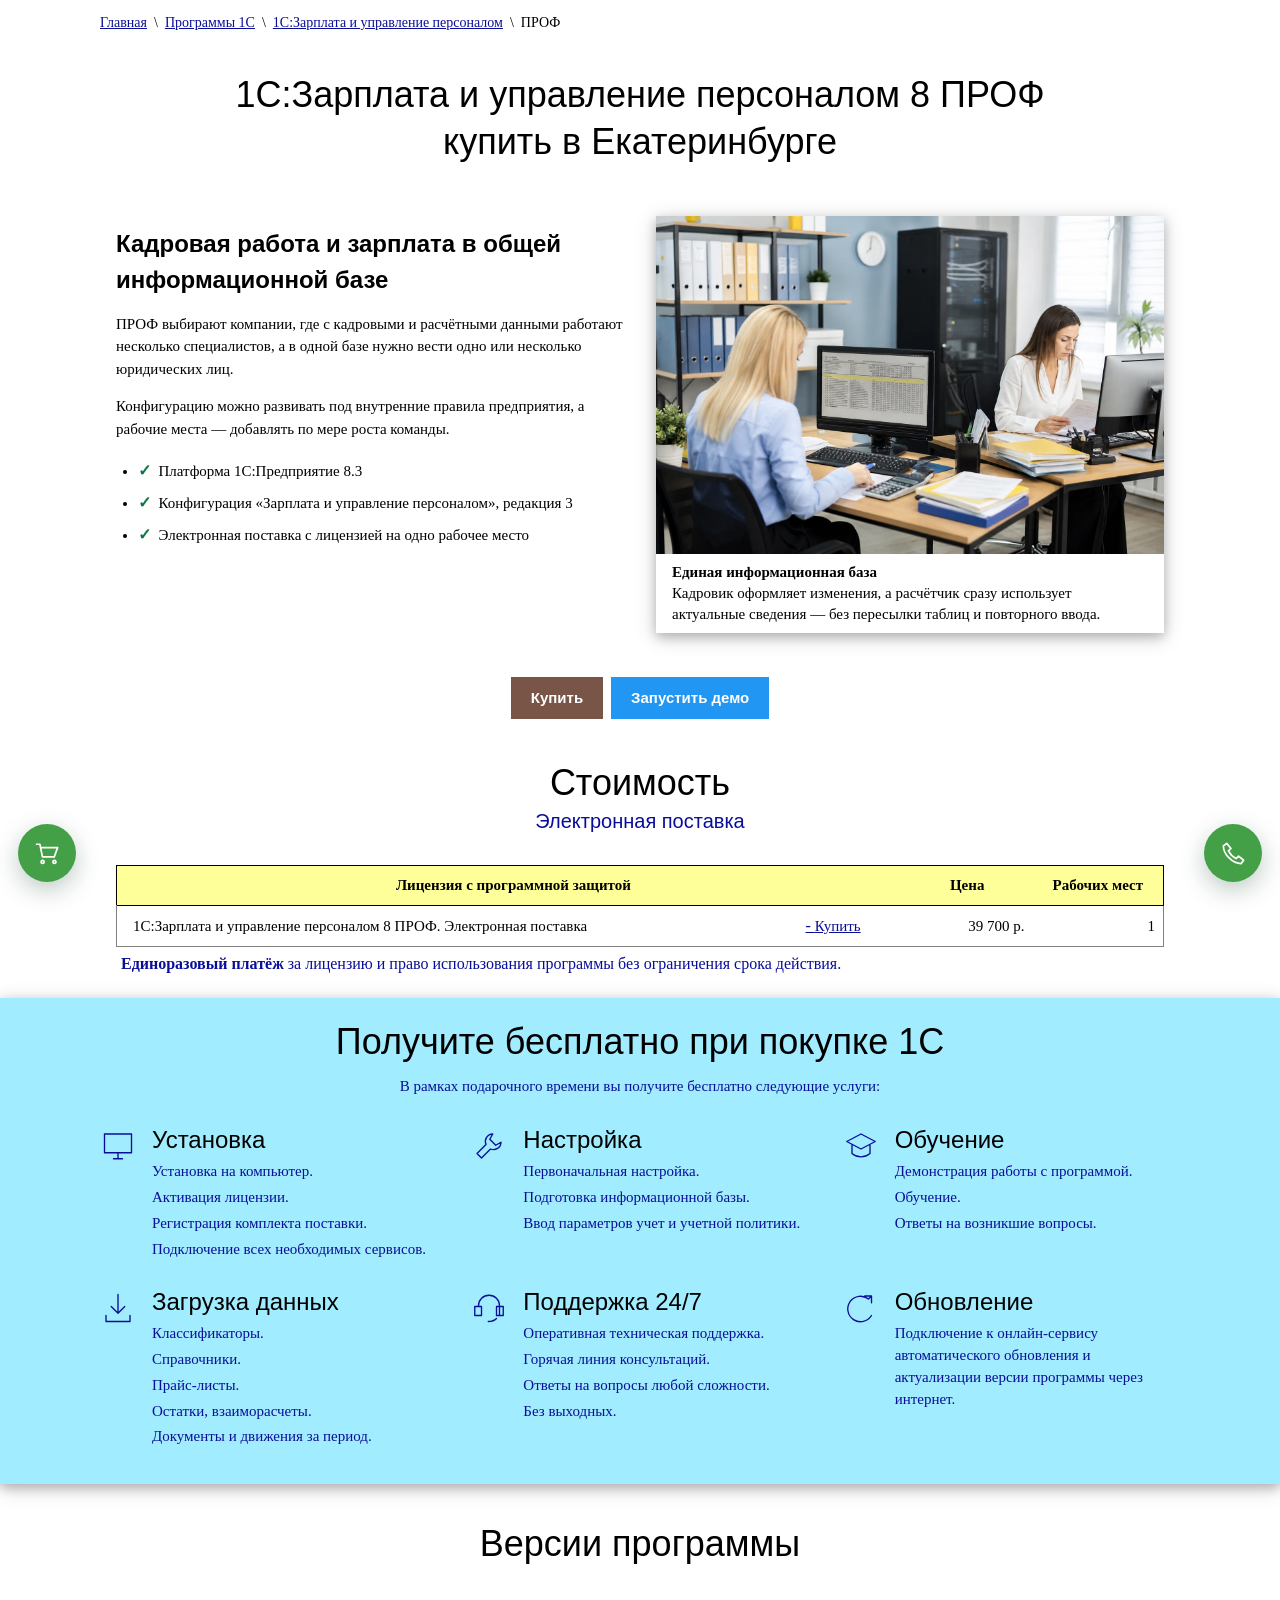
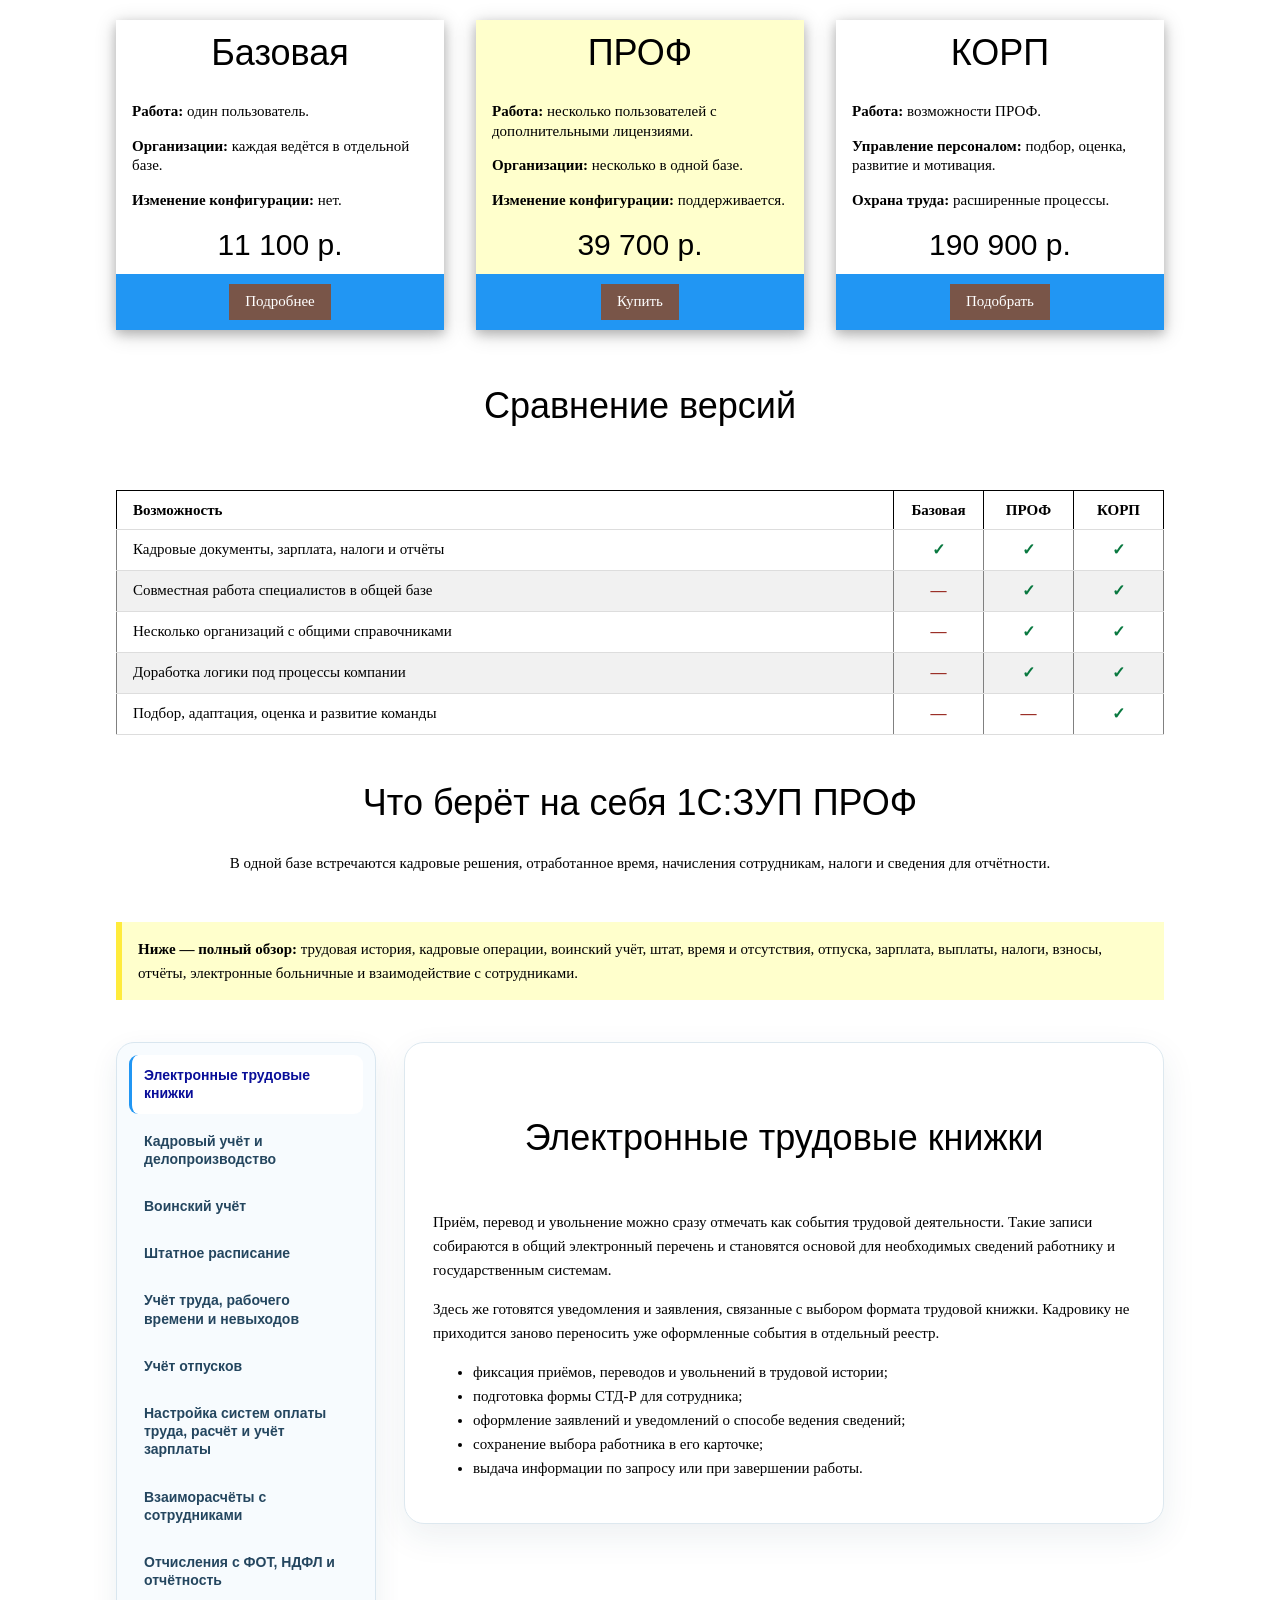
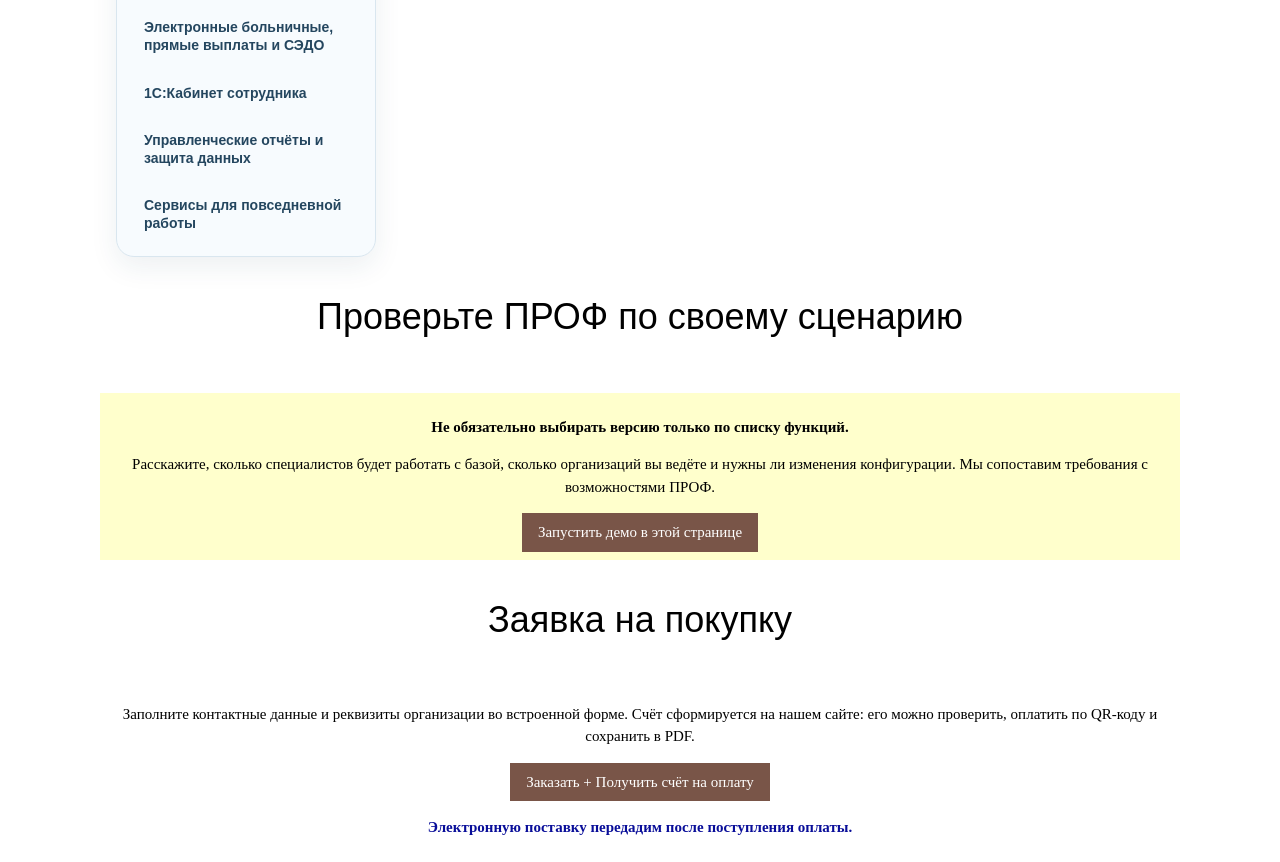
==== commit 8858c0fb: "Уточнить кнопки и блок услуг на страницах ЗУП" ====
--- a/prof.html
+++ b/prof.html
@@ -18,16 +18,17 @@
   <link rel="stylesheet" href="page.css">
   <link rel="stylesheet" href="experience.css">
   <style>
-    .purchase-gifts {display:flex;flex-wrap:wrap;align-items:stretch;}
-    .purchase-gifts > .w3-third {display:flex;}
-    .purchase-gifts > .w3-third > .w3-card-4 {display:flex;flex:1;flex-direction:column;justify-content:flex-start;width:100%;margin:0;}
-    .purchase-gifts h3 {margin:10px 0 6px;}
-    .purchase-gifts p {margin:0;line-height:1.45;}
-    .feature-icon {width:38px;height:38px;stroke:#090e99;stroke-width:1.8;fill:none;stroke-linecap:round;stroke-linejoin:round;}
+    .purchase-gifts-wrap {background:#a1ecff;}
+    .purchase-gifts {display:grid;grid-template-columns:repeat(3,minmax(0,1fr));gap:26px 34px;text-align:left;}
+    .purchase-gift {display:grid;grid-template-columns:42px minmax(0,1fr);gap:10px;align-content:start;}
+    .purchase-gift h3 {margin:0 0 9px;}
+    .purchase-gift ul {margin:0;padding:0;list-style:none;color:#090e99;line-height:1.45;}
+    .purchase-gift li {margin:0 0 4px;}
+    .feature-icon {width:36px;height:36px;stroke:#090e99;stroke-width:1.8;fill:none;stroke-linecap:round;stroke-linejoin:round;}
     .check {color:#08783f;font-size:1.35rem;font-weight:700;}
     .dash {color:#9b3028;font-size:1.35rem;font-weight:700;}
     @media (max-width:600px) {
-      .purchase-gifts > .w3-third {width:100%;}
+      .purchase-gifts {grid-template-columns:1fr;gap:24px;}
     }
   </style>
   <script src="versions.js" defer></script>
@@ -45,7 +46,7 @@
       <h1 style="line-height:1.3;">1С:Зарплата и управление персоналом 8 ПРОФ<br>купить в Екатеринбурге</h1>
     </div>
 
-    <div class="w3-row w3-content w3-padding-16" style="line-height:1.5;">
+    <div class="w3-row w3-content w3-padding-16" style="line-height:1.5;" data-quick-anchor>
       <div class="w3-half w3-padding">
         <p class="p3"><b>Кадровая работа и зарплата в общей информационной базе</b></p>
         <p>ПРОФ выбирают компании, где с кадровыми и расчётными данными работают несколько специалистов, а в одной базе нужно вести одно или несколько юридических лиц.</p>
@@ -98,17 +99,19 @@
       </ul>
     </div>
 
-    <div class="w3-container w3-center w3-padding-16">
-      <h2 class="p1 w3-center">Получите бесплатно при покупке 1С</h2>
-      <p style="line-height:1.5;">Подарочное время специалиста можно направить на одну или несколько задач запуска:</p>
-    </div>
-    <div class="w3-row w3-content w3-center purchase-gifts" style="line-height:1.35;">
-      <div class="w3-third w3-padding"><div class="w3-card-4 w3-padding"><div class="p2"><svg class="feature-icon" aria-hidden="true" viewBox="0 0 48 48"><rect x="6" y="8" width="36" height="25" rx="3"/><path d="M18 41h12M24 33v8"/></svg></div><h3 class="p3">Установка</h3><p>Развернём программу, активируем лицензию и зарегистрируем электронную поставку.</p></div></div>
-      <div class="w3-third w3-padding"><div class="w3-card-4 w3-padding"><div class="p2"><svg class="feature-icon" aria-hidden="true" viewBox="0 0 48 48"><path d="M29 8a10 10 0 0 0-9 14L8 34l6 6 12-12a10 10 0 0 0 14-9l-7 4-8-8z"/></svg></div><h3 class="p3">Настройка</h3><p>Создадим базу и зададим стартовые параметры под вашу организацию.</p></div></div>
-      <div class="w3-third w3-padding"><div class="w3-card-4 w3-padding"><div class="p2"><svg class="feature-icon" aria-hidden="true" viewBox="0 0 48 48"><path d="M5 18 24 8l19 10-19 10zM12 23v11c7 6 17 6 24 0V23"/></svg></div><h3 class="p3">Обучение</h3><p>Разберём основные операции на понятных примерах и ответим на вопросы.</p></div></div>
-      <div class="w3-third w3-padding"><div class="w3-card-4 w3-padding"><div class="p2"><svg class="feature-icon" aria-hidden="true" viewBox="0 0 48 48"><path d="M24 6v25m-9-9 9 9 9-9M8 34v8h32v-8"/></svg></div><h3 class="p3">Перенос сведений</h3><p>Поможем загрузить справочники и подготовленные исходные данные.</p></div></div>
-      <div class="w3-third w3-padding"><div class="w3-card-4 w3-padding"><div class="p2"><svg class="feature-icon" aria-hidden="true" viewBox="0 0 48 48"><path d="M10 21a14 14 0 0 1 28 0v13M10 22H5v12h9V22zm28 0h5v12h-9V22zM34 38c-3 3-7 4-11 4"/></svg></div><h3 class="p3">Консультация</h3><p>Подскажем, как выполнить первые рабочие операции в новой базе.</p></div></div>
-      <div class="w3-third w3-padding"><div class="w3-card-4 w3-padding"><div class="p2"><svg class="feature-icon" aria-hidden="true" viewBox="0 0 48 48"><path d="M38 17V8l-4 4a17 17 0 1 0 4 22M38 8h-9"/></svg></div><h3 class="p3">Актуализация</h3><p>Настроим получение обновлений, чтобы программа оставалась в рабочем состоянии.</p></div></div>
+    <div class="w3-container w3-padding-16 w3-card-4 purchase-gifts-wrap">
+      <div class="w3-content w3-center">
+        <h2 class="p1 w3-center">Получите бесплатно при покупке 1С</h2>
+        <p style="color:#090e99;line-height:1.5;">В рамках подарочного времени вы получите бесплатно следующие услуги:</p>
+      </div>
+      <div class="w3-content purchase-gifts w3-padding-16">
+        <article class="purchase-gift"><svg class="feature-icon" aria-hidden="true" viewBox="0 0 48 48"><rect x="6" y="8" width="36" height="25"/><path d="M18 41h12M24 33v8"/></svg><div><h3 class="p3">Установка</h3><ul><li>Установка на компьютер.</li><li>Активация лицензии.</li><li>Регистрация комплекта поставки.</li><li>Подключение всех необходимых сервисов.</li></ul></div></article>
+        <article class="purchase-gift"><svg class="feature-icon" aria-hidden="true" viewBox="0 0 48 48"><path d="M29 8a10 10 0 0 0-9 14L8 34l6 6 12-12a10 10 0 0 0 14-9l-7 4-8-8z"/></svg><div><h3 class="p3">Настройка</h3><ul><li>Первоначальная настройка.</li><li>Подготовка информационной базы.</li><li>Ввод параметров учет и учетной политики.</li></ul></div></article>
+        <article class="purchase-gift"><svg class="feature-icon" aria-hidden="true" viewBox="0 0 48 48"><path d="M5 18 24 8l19 10-19 10zM12 23v11c7 6 17 6 24 0V23"/></svg><div><h3 class="p3">Обучение</h3><ul><li>Демонстрация работы с программой.</li><li>Обучение.</li><li>Ответы на возникшие вопросы.</li></ul></div></article>
+        <article class="purchase-gift"><svg class="feature-icon" aria-hidden="true" viewBox="0 0 48 48"><path d="M24 6v25m-9-9 9 9 9-9M8 34v8h32v-8"/></svg><div><h3 class="p3">Загрузка данных</h3><ul><li>Классификаторы.</li><li>Справочники.</li><li>Прайс-листы.</li><li>Остатки, взаиморасчеты.</li><li>Документы и движения за период.</li></ul></div></article>
+        <article class="purchase-gift"><svg class="feature-icon" aria-hidden="true" viewBox="0 0 48 48"><path d="M10 21a14 14 0 0 1 28 0v13M10 22H5v12h9V22zm28 0h5v12h-9V22zM34 38c-3 3-7 4-11 4"/></svg><div><h3 class="p3">Поддержка 24/7</h3><ul><li>Оперативная техническая поддержка.</li><li>Горячая линия консультаций.</li><li>Ответы на вопросы любой сложности.</li><li>Без выходных.</li></ul></div></article>
+        <article class="purchase-gift"><svg class="feature-icon" aria-hidden="true" viewBox="0 0 48 48"><path d="M38 17V8l-4 4a17 17 0 1 0 4 22M38 8h-9"/></svg><div><h3 class="p3">Обновление</h3><ul><li>Подключение к онлайн-сервису автоматического обновления и актуализации версии программы через интернет.</li></ul></div></article>
+      </div>
     </div>
 
     <div class="w3-container w3-center w3-padding-16"><h2 class="p1 w3-center">Версии программы</h2></div>
--- a/experience.css
+++ b/experience.css
@@ -1,6 +1,6 @@
-.zup-quick-access{position:sticky;top:10px;z-index:80;display:flex;justify-content:center;gap:10px;width:max-content;max-width:calc(100% - 32px);margin:18px auto 8px;padding:8px;border:1px solid #cfe1ef;border-radius:16px;background:rgba(255,255,255,.94);box-shadow:0 8px 26px rgba(21,63,94,.14);backdrop-filter:blur(10px)}
-.zup-quick-access button{min-height:42px;border:0;border-radius:10px;padding:10px 18px;font:700 15px/1.2 Arial,"Segoe UI",sans-serif;cursor:pointer}
-.zup-quick-buy{color:#fff;background:#795548}.zup-quick-demo{color:#073c66;background:#fff5bd}
+.zup-quick-access{position:static;display:flex;justify-content:center;gap:8px;width:max-content;max-width:calc(100% - 32px);margin:20px auto;padding:0}
+.zup-quick-access button{min-height:42px;border:0;border-radius:0;padding:10px 20px;font:700 15px/1.2 Arial,"Segoe UI",sans-serif;cursor:pointer;transition:background-color .18s ease,color .18s ease}
+.zup-quick-buy{color:#fff;background:#795548}.zup-quick-buy:hover{background:#68483d}.zup-quick-demo{color:#fff;background:#2196f3}.zup-quick-demo:hover{background:#167fcb}
 .zup-float-action{position:fixed;bottom:18px;z-index:95;display:grid;place-items:center;width:58px;height:58px;border-radius:50%;color:#fff!important;background:#43a047;box-shadow:0 8px 24px rgba(23,70,42,.28);transition:transform .2s,box-shadow .2s}
 .zup-float-action:hover{transform:translateY(-3px);box-shadow:0 12px 28px rgba(23,70,42,.34)}
 .zup-float-action svg{width:27px;height:27px;fill:none;stroke:currentColor;stroke-width:2;stroke-linecap:round;stroke-linejoin:round}.zup-float-cart{left:18px}.zup-float-phone{right:18px}
@@ -9,9 +9,10 @@
 .zup-content-nav button{border:0;border-left:3px solid transparent;border-radius:9px;padding:11px 12px;text-align:left;color:#24465f;background:transparent;font:600 14px/1.3 Arial,"Segoe UI",sans-serif;cursor:pointer}
 .zup-content-nav button:hover{background:#fff6c9}.zup-content-nav button[aria-selected="true"]{border-left-color:#2196f3;color:#090e99;background:#fff}
 .zup-content-panels{min-width:0}.zup-content-panel{margin:0!important;padding:28px;border:1px solid #dde8ef;border-radius:20px;background:#fff;box-shadow:0 12px 34px rgba(21,63,94,.08)}
-.zup-content-panel:not(.is-active){display:none}.zup-accordion-trigger{display:none}
+.zup-content-panel.is-active{animation:zup-panel-in .24s ease-out both}.zup-content-panel:not(.is-active){display:none}.zup-accordion-trigger{display:none}
+@keyframes zup-panel-in{from{opacity:0;transform:translateY(7px)}to{opacity:1;transform:none}}
 .zup-content-photo{position:relative;overflow:hidden;margin:24px 0;border-radius:18px;background:#eef6fb}.zup-content-photo img{display:block;width:100%;height:auto;aspect-ratio:3/2;object-fit:cover}.zup-content-photo figcaption{position:absolute;right:16px;bottom:16px;left:16px;padding:13px 16px;border-radius:12px;color:#133c5a;background:rgba(255,255,255,.88);backdrop-filter:blur(8px);line-height:1.4}.zup-content-photo figcaption strong{display:block;margin-bottom:3px}
 .zup-version-cards{display:flex;flex-wrap:wrap;align-items:stretch}.zup-version-cards>.w3-third{display:flex}.zup-version-cards>.w3-third>.w3-card-4{display:flex;flex:1;flex-direction:column}.zup-version-cards>.w3-third>.w3-card-4>.w3-container:nth-last-child(2){flex:1}.zup-version-cards>.w3-third>.w3-card-4>.w3-blue{margin-top:auto}
 .zup-demo-dialog{padding:0;width:min(1280px,96vw);max-width:96vw;height:92vh;max-height:94vh;border:0;border-radius:14px;box-shadow:0 18px 70px #0007}.zup-demo-dialog::backdrop{background:#112c48b8}.zup-demo-dialog iframe{width:100%;height:calc(100% - 92px);min-height:430px;border:0;background:#fff}.zup-demo-note{margin:0;padding:9px 18px;color:#294a62;background:#f5f9fc;font-size:13px;line-height:1.35}
-@media(max-width:760px){.zup-quick-access{top:6px;width:calc(100% - 26px);margin-top:12px}.zup-quick-access button{flex:1;padding:9px 11px}.zup-content-layout{display:block;margin-top:30px}.zup-content-nav{display:none}.zup-content-panels{display:grid;gap:10px}.zup-content-panel,.zup-content-panel:not(.is-active){display:block;padding:0;border-radius:15px;box-shadow:none}.zup-accordion-trigger{display:flex;width:100%;align-items:flex-start;justify-content:space-between;gap:12px;border:0;border-radius:14px;padding:15px 16px;text-align:left;color:#123f5f;background:#f2f8fc;font:700 16px/1.3 Arial,"Segoe UI",sans-serif;cursor:pointer}.zup-accordion-trigger small{display:block;margin-top:5px;color:#657b8c;font-size:12px;font-weight:400;line-height:1.35}.zup-accordion-trigger svg{flex:0 0 20px;width:20px;height:20px;margin-top:2px;fill:none;stroke:#1277b5;stroke-width:2;transition:transform .2s}.zup-content-panel.is-active>.zup-accordion-trigger svg{transform:rotate(180deg)}.zup-content-panel:not(.is-active)>:not(.zup-accordion-trigger){display:none}.zup-content-panel.is-active>:not(.zup-accordion-trigger){margin-right:17px;margin-left:17px}.zup-content-panel.is-active>:last-child{margin-bottom:18px}.zup-content-panel.is-active>h2:first-of-type{margin-top:20px}.zup-float-action{bottom:14px;width:52px;height:52px}.zup-float-cart{left:12px}.zup-float-phone{right:12px}.zup-content-photo figcaption{position:static;border-radius:0;background:#f5f9fc}.zup-version-cards>.w3-third{width:100%}.zup-demo-dialog{height:96vh}.zup-demo-dialog iframe{height:calc(100% - 112px);min-height:300px}}
-@media(prefers-reduced-motion:reduce){.zup-float-action,.zup-accordion-trigger svg{transition:none}}
+@media(max-width:760px){.zup-quick-access{width:calc(100% - 26px);margin-top:14px}.zup-quick-access button{flex:1;padding:9px 11px}.zup-content-layout{display:block;margin-top:30px}.zup-content-nav{display:none}.zup-content-panels{display:grid;gap:10px}.zup-content-panel,.zup-content-panel:not(.is-active){display:block;padding:0;border-radius:15px;box-shadow:none;animation:none}.zup-accordion-trigger{display:flex;width:100%;align-items:flex-start;justify-content:space-between;gap:12px;border:0;border-radius:14px;padding:15px 16px;text-align:left;color:#123f5f;background:#f2f8fc;font:700 16px/1.3 Arial,"Segoe UI",sans-serif;cursor:pointer}.zup-accordion-trigger small{display:block;margin-top:5px;color:#657b8c;font-size:12px;font-weight:400;line-height:1.35}.zup-accordion-trigger svg{flex:0 0 20px;width:20px;height:20px;margin-top:2px;fill:none;stroke:#1277b5;stroke-width:2;transition:transform .2s}.zup-content-panel.is-active>.zup-accordion-trigger svg{transform:rotate(180deg)}.zup-content-panel:not(.is-active)>:not(.zup-accordion-trigger){display:none}.zup-content-panel.is-active>:not(.zup-accordion-trigger){margin-right:17px;margin-left:17px;animation:zup-panel-in .24s ease-out both}.zup-content-panel.is-active>:last-child{margin-bottom:18px}.zup-content-panel.is-active>h2:first-of-type{margin-top:20px}.zup-float-action{bottom:14px;width:52px;height:52px}.zup-float-cart{left:12px}.zup-float-phone{right:12px}.zup-content-photo figcaption{position:static;border-radius:0;background:#f5f9fc}.zup-version-cards>.w3-third{width:100%}.zup-demo-dialog{height:96vh}.zup-demo-dialog iframe{height:calc(100% - 112px);min-height:300px}}
+@media(prefers-reduced-motion:reduce){.zup-quick-access button,.zup-float-action,.zup-accordion-trigger svg{transition:none}.zup-content-panel.is-active,.zup-content-panel.is-active>:not(.zup-accordion-trigger){animation:none}}
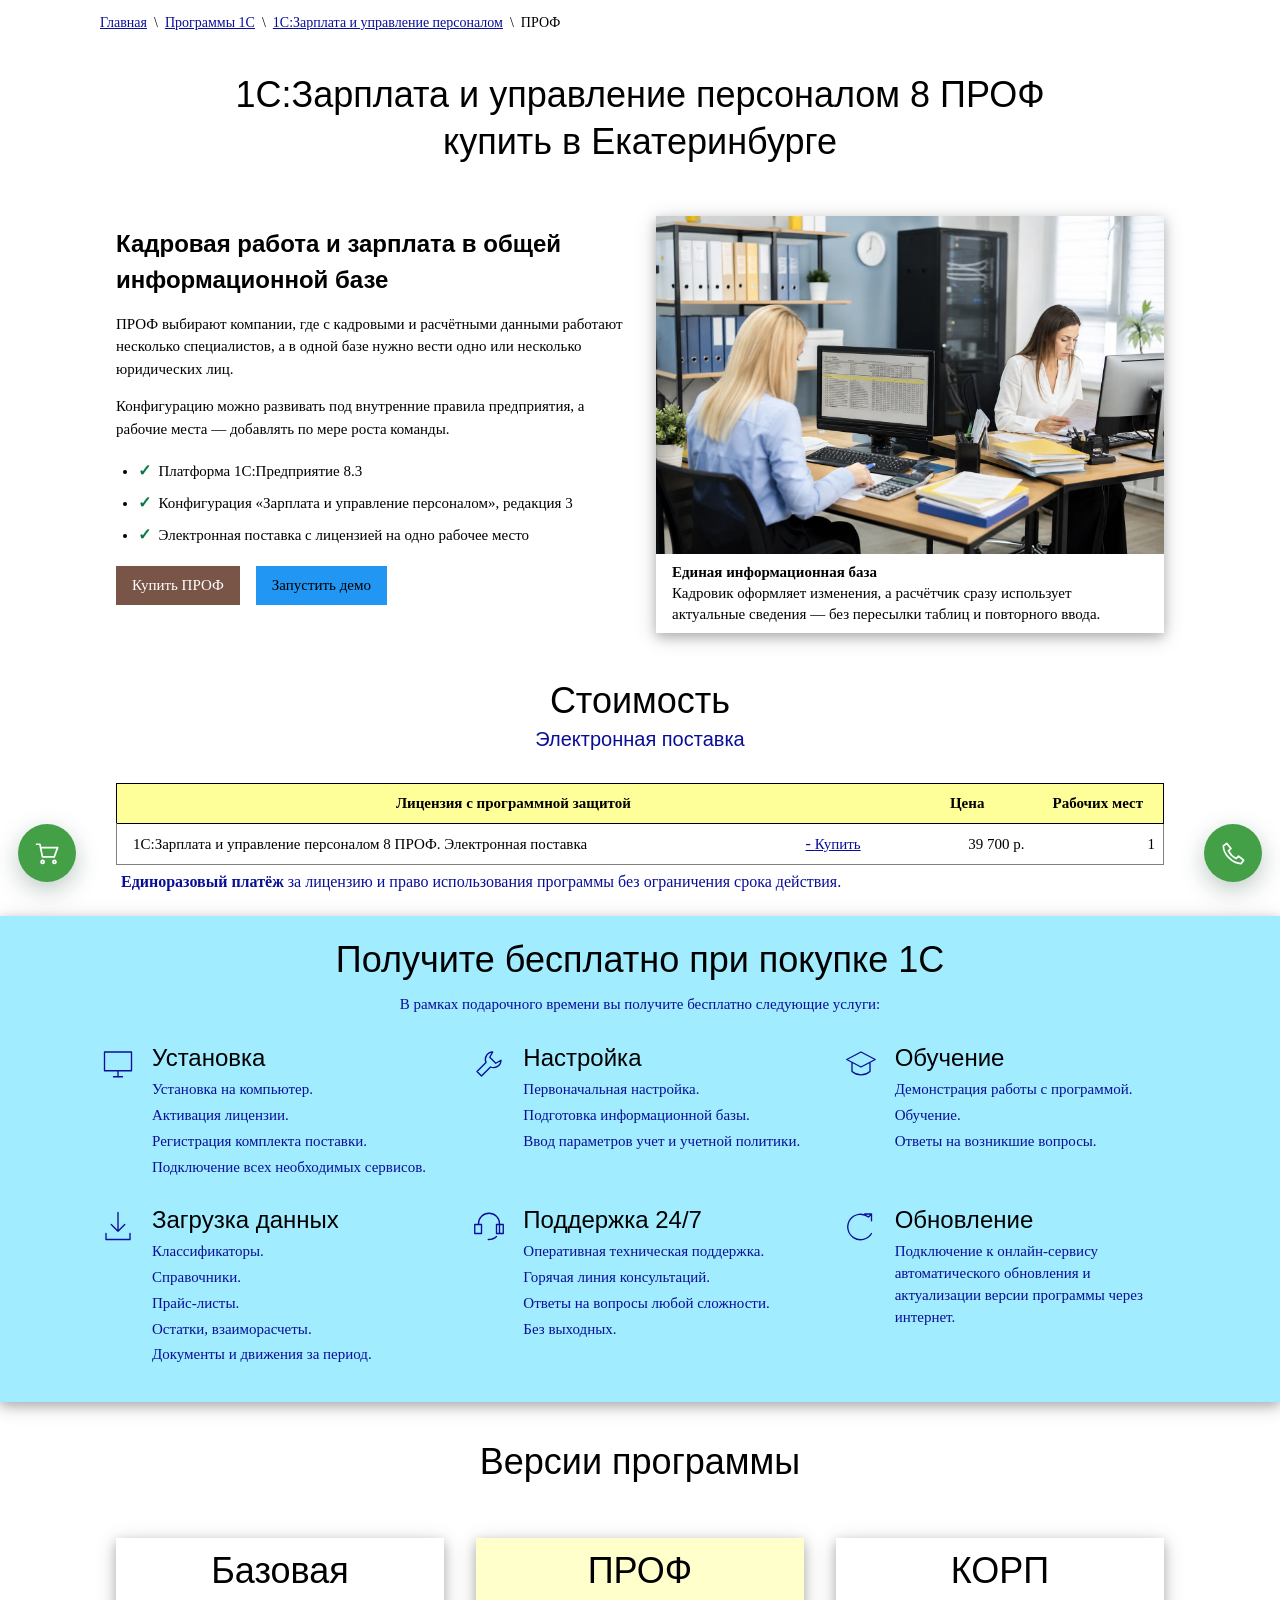
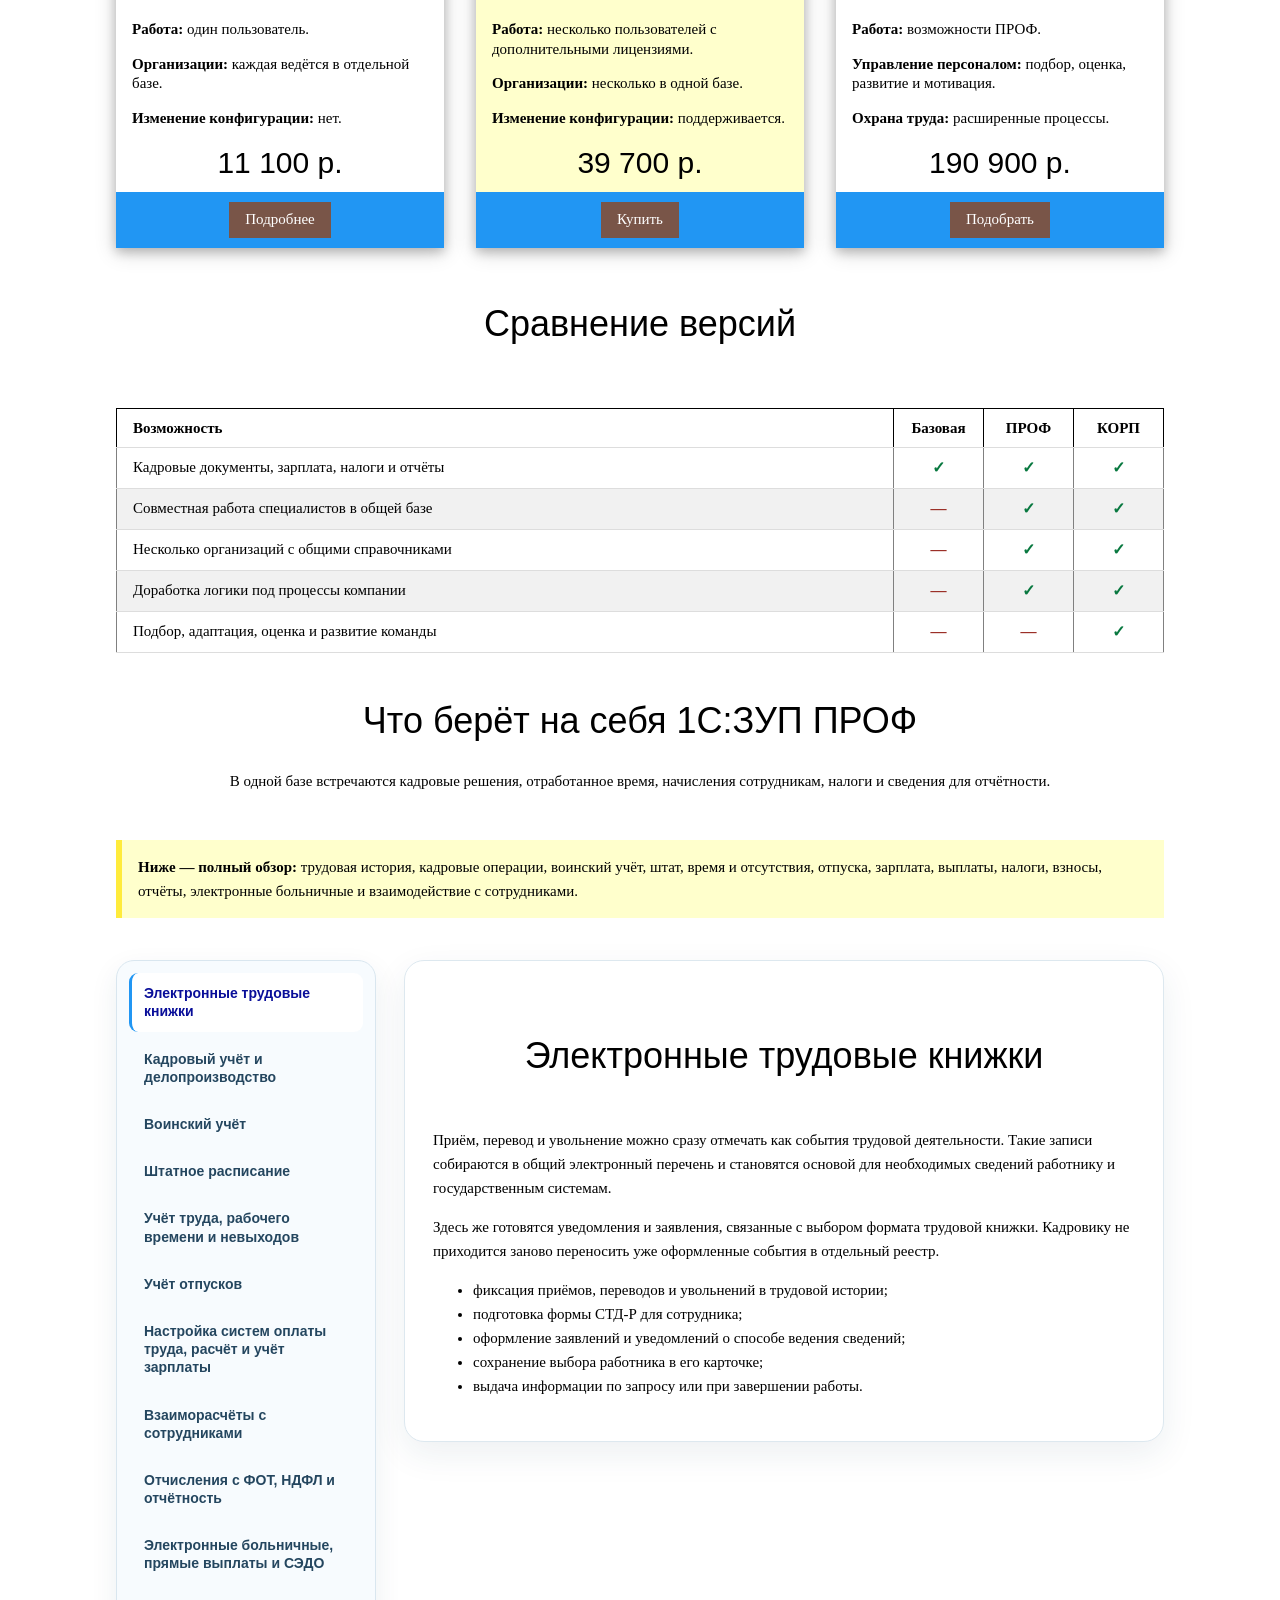
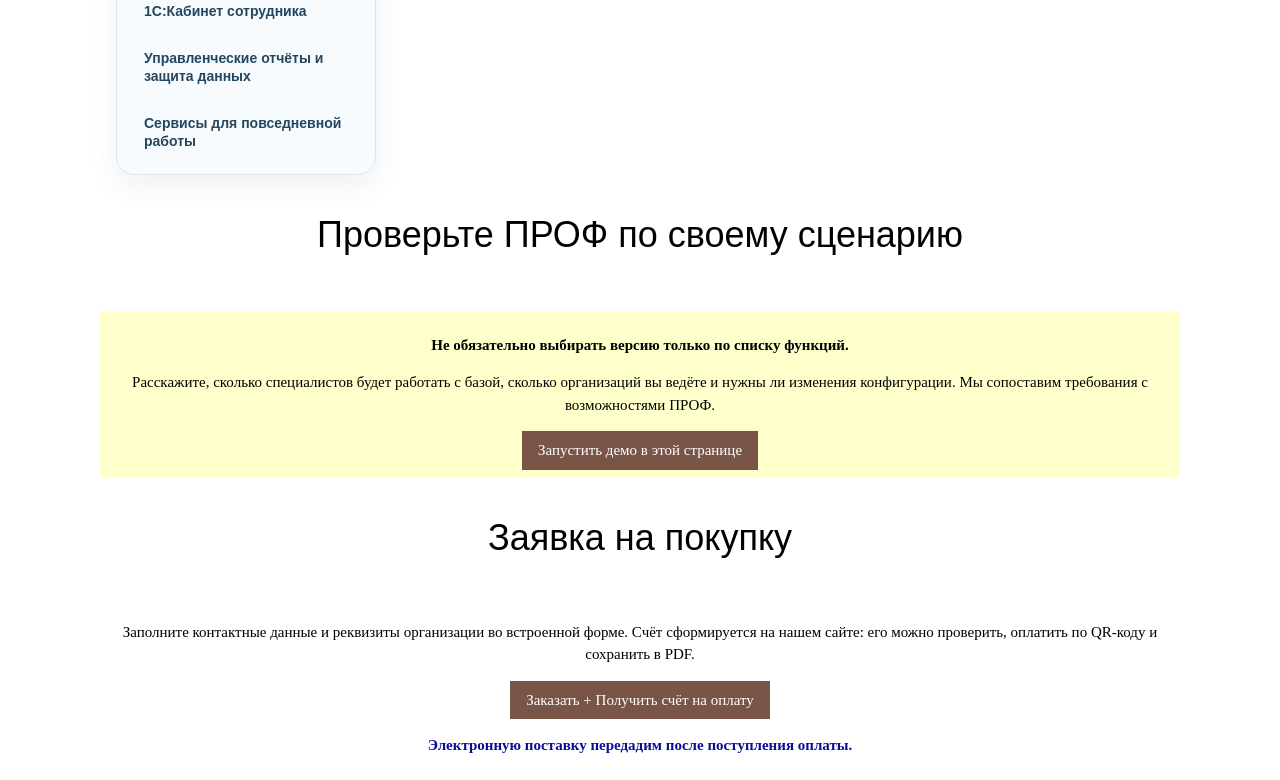
==== commit ba313eda: "Встроить покупку и демо в первые блоки страниц" ====
--- a/prof.html
+++ b/prof.html
@@ -46,7 +46,7 @@
       <h1 style="line-height:1.3;">1С:Зарплата и управление персоналом 8 ПРОФ<br>купить в Екатеринбурге</h1>
     </div>
 
-    <div class="w3-row w3-content w3-padding-16" style="line-height:1.5;" data-quick-anchor>
+    <div class="w3-row w3-content w3-padding-16" style="line-height:1.5;">
       <div class="w3-half w3-padding">
         <p class="p3"><b>Кадровая работа и зарплата в общей информационной базе</b></p>
         <p>ПРОФ выбирают компании, где с кадровыми и расчётными данными работают несколько специалистов, а в одной базе нужно вести одно или несколько юридических лиц.</p>
@@ -56,6 +56,10 @@
           <li class="w3-padding-4"><span class="check" aria-hidden="true">✓</span>&nbsp; Конфигурация «Зарплата и управление персоналом», редакция 3</li>
           <li class="w3-padding-4"><span class="check" aria-hidden="true">✓</span>&nbsp; Электронная поставка с лицензией на одно рабочее место</li>
         </ul>
+        <div class="zup-actions">
+          <a class="w3-btn w3-brown" data-checkout href="https://ekburg.1c-center.net/basket.php?id=2900001850223&amp;users=0" rel="nofollow">Купить ПРОФ</a>
+          <button class="w3-btn w3-blue" type="button" data-demo>Запустить демо</button>
+        </div>
       </div>
       <div class="w3-half w3-padding">
         <div class="w3-card-4" style="position:relative;overflow:hidden;">
--- a/page.css
+++ b/page.css
@@ -70,7 +70,7 @@
 .zup-scenarios {display:grid;grid-template-columns:1fr 1fr;gap:26px;}
 .zup-scenarios article {scroll-margin-top:20px;}.zup-scenarios img {width:100%;height:auto;aspect-ratio:3/2;object-fit:cover;display:block;}.zup-scenarios article>div {padding:24px;}.zup-scenarios h3 {font-size:24px;}.zup-scenarios a {font-weight:700;font-size:14px;}
 .zup-steps {display:grid;grid-template-columns:repeat(3,1fr);gap:30px;counter-reset:step;}.zup-steps b {display:grid;place-items:center;width:36px;height:36px;background:var(--yellow);color:var(--navy);margin:0 0 16px;}.zup-steps h3 {font-size:20px;}.zup-steps p {font-size:14px;}
-.zup-other-grid {display:grid;grid-template-columns:repeat(4,1fr);gap:16px;}.zup-other-grid article {padding:19px;border:1px solid #d7e1e8;display:flex;flex-direction:column;}.zup-other-grid h3 {font-size:20px;}.zup-other-grid p,.zup-other-grid a {font-size:13px;}.zup-other-grid a {margin-top:auto;}
+.zup-other-grid {display:grid;grid-template-columns:repeat(2,1fr);gap:16px;}.zup-other-grid article {padding:19px;border:1px solid #d7e1e8;display:flex;flex-direction:column;}.zup-other-grid h3 {font-size:20px;}.zup-other-grid p,.zup-other-grid a {font-size:13px;}.zup-other-grid a {margin-top:auto;}
 .zup-final {background:#e4f4ff;padding:34px;border-top:5px solid #2196f3;}.zup-final h2 {max-width:760px;}.zup-final>p {max-width:730px;}.zup-reviewed {padding-top:12px;}
 .zup-checkout {padding:0;width:min(1100px,96vw);max-width:96vw;height:90vh;max-height:94vh;border:0;box-shadow:0 10px 40px #0006;}
 .zup-checkout::backdrop {background:#112c48aa;}.zup-dialog-head {display:flex;align-items:center;justify-content:space-between;gap:15px;background:#2196f3;padding:12px 20px;}.zup-dialog-head h2 {font-size:24px;margin:0;}.zup-dialog-head button {font-size:30px;border:0;background:none;cursor:pointer;padding:0 8px;}.zup-checkout>p {font-size:13px;padding:10px 20px;margin:0;}.zup-checkout iframe {width:100%;height:calc(100% - 130px);min-height:320px;border:0;}
--- a/experience.css
+++ b/experience.css
@@ -1,6 +1,3 @@
-.zup-quick-access{position:static;display:flex;justify-content:center;gap:8px;width:max-content;max-width:calc(100% - 32px);margin:20px auto;padding:0}
-.zup-quick-access button{min-height:42px;border:0;border-radius:0;padding:10px 20px;font:700 15px/1.2 Arial,"Segoe UI",sans-serif;cursor:pointer;transition:background-color .18s ease,color .18s ease}
-.zup-quick-buy{color:#fff;background:#795548}.zup-quick-buy:hover{background:#68483d}.zup-quick-demo{color:#fff;background:#2196f3}.zup-quick-demo:hover{background:#167fcb}
 .zup-float-action{position:fixed;bottom:18px;z-index:95;display:grid;place-items:center;width:58px;height:58px;border-radius:50%;color:#fff!important;background:#43a047;box-shadow:0 8px 24px rgba(23,70,42,.28);transition:transform .2s,box-shadow .2s}
 .zup-float-action:hover{transform:translateY(-3px);box-shadow:0 12px 28px rgba(23,70,42,.34)}
 .zup-float-action svg{width:27px;height:27px;fill:none;stroke:currentColor;stroke-width:2;stroke-linecap:round;stroke-linejoin:round}.zup-float-cart{left:18px}.zup-float-phone{right:18px}
@@ -14,5 +11,5 @@
 .zup-content-photo{position:relative;overflow:hidden;margin:24px 0;border-radius:18px;background:#eef6fb}.zup-content-photo img{display:block;width:100%;height:auto;aspect-ratio:3/2;object-fit:cover}.zup-content-photo figcaption{position:absolute;right:16px;bottom:16px;left:16px;padding:13px 16px;border-radius:12px;color:#133c5a;background:rgba(255,255,255,.88);backdrop-filter:blur(8px);line-height:1.4}.zup-content-photo figcaption strong{display:block;margin-bottom:3px}
 .zup-version-cards{display:flex;flex-wrap:wrap;align-items:stretch}.zup-version-cards>.w3-third{display:flex}.zup-version-cards>.w3-third>.w3-card-4{display:flex;flex:1;flex-direction:column}.zup-version-cards>.w3-third>.w3-card-4>.w3-container:nth-last-child(2){flex:1}.zup-version-cards>.w3-third>.w3-card-4>.w3-blue{margin-top:auto}
 .zup-demo-dialog{padding:0;width:min(1280px,96vw);max-width:96vw;height:92vh;max-height:94vh;border:0;border-radius:14px;box-shadow:0 18px 70px #0007}.zup-demo-dialog::backdrop{background:#112c48b8}.zup-demo-dialog iframe{width:100%;height:calc(100% - 92px);min-height:430px;border:0;background:#fff}.zup-demo-note{margin:0;padding:9px 18px;color:#294a62;background:#f5f9fc;font-size:13px;line-height:1.35}
-@media(max-width:760px){.zup-quick-access{width:calc(100% - 26px);margin-top:14px}.zup-quick-access button{flex:1;padding:9px 11px}.zup-content-layout{display:block;margin-top:30px}.zup-content-nav{display:none}.zup-content-panels{display:grid;gap:10px}.zup-content-panel,.zup-content-panel:not(.is-active){display:block;padding:0;border-radius:15px;box-shadow:none;animation:none}.zup-accordion-trigger{display:flex;width:100%;align-items:flex-start;justify-content:space-between;gap:12px;border:0;border-radius:14px;padding:15px 16px;text-align:left;color:#123f5f;background:#f2f8fc;font:700 16px/1.3 Arial,"Segoe UI",sans-serif;cursor:pointer}.zup-accordion-trigger small{display:block;margin-top:5px;color:#657b8c;font-size:12px;font-weight:400;line-height:1.35}.zup-accordion-trigger svg{flex:0 0 20px;width:20px;height:20px;margin-top:2px;fill:none;stroke:#1277b5;stroke-width:2;transition:transform .2s}.zup-content-panel.is-active>.zup-accordion-trigger svg{transform:rotate(180deg)}.zup-content-panel:not(.is-active)>:not(.zup-accordion-trigger){display:none}.zup-content-panel.is-active>:not(.zup-accordion-trigger){margin-right:17px;margin-left:17px;animation:zup-panel-in .24s ease-out both}.zup-content-panel.is-active>:last-child{margin-bottom:18px}.zup-content-panel.is-active>h2:first-of-type{margin-top:20px}.zup-float-action{bottom:14px;width:52px;height:52px}.zup-float-cart{left:12px}.zup-float-phone{right:12px}.zup-content-photo figcaption{position:static;border-radius:0;background:#f5f9fc}.zup-version-cards>.w3-third{width:100%}.zup-demo-dialog{height:96vh}.zup-demo-dialog iframe{height:calc(100% - 112px);min-height:300px}}
-@media(prefers-reduced-motion:reduce){.zup-quick-access button,.zup-float-action,.zup-accordion-trigger svg{transition:none}.zup-content-panel.is-active,.zup-content-panel.is-active>:not(.zup-accordion-trigger){animation:none}}
+@media(max-width:760px){.zup-content-layout{display:block;margin-top:30px}.zup-content-nav{display:none}.zup-content-panels{display:grid;gap:10px}.zup-content-panel,.zup-content-panel:not(.is-active){display:block;padding:0;border-radius:15px;box-shadow:none;animation:none}.zup-accordion-trigger{display:flex;width:100%;align-items:flex-start;justify-content:space-between;gap:12px;border:0;border-radius:14px;padding:15px 16px;text-align:left;color:#123f5f;background:#f2f8fc;font:700 16px/1.3 Arial,"Segoe UI",sans-serif;cursor:pointer}.zup-accordion-trigger small{display:block;margin-top:5px;color:#657b8c;font-size:12px;font-weight:400;line-height:1.35}.zup-accordion-trigger svg{flex:0 0 20px;width:20px;height:20px;margin-top:2px;fill:none;stroke:#1277b5;stroke-width:2;transition:transform .2s}.zup-content-panel.is-active>.zup-accordion-trigger svg{transform:rotate(180deg)}.zup-content-panel:not(.is-active)>:not(.zup-accordion-trigger){display:none}.zup-content-panel.is-active>:not(.zup-accordion-trigger){margin-right:17px;margin-left:17px;animation:zup-panel-in .24s ease-out both}.zup-content-panel.is-active>:last-child{margin-bottom:18px}.zup-content-panel.is-active>h2:first-of-type{margin-top:20px}.zup-float-action{bottom:14px;width:52px;height:52px}.zup-float-cart{left:12px}.zup-float-phone{right:12px}.zup-content-photo figcaption{position:static;border-radius:0;background:#f5f9fc}.zup-version-cards>.w3-third{width:100%}.zup-demo-dialog{height:96vh}.zup-demo-dialog iframe{height:calc(100% - 112px);min-height:300px}}
+@media(prefers-reduced-motion:reduce){.zup-float-action,.zup-accordion-trigger svg{transition:none}.zup-content-panel.is-active,.zup-content-panel.is-active>:not(.zup-accordion-trigger){animation:none}}
